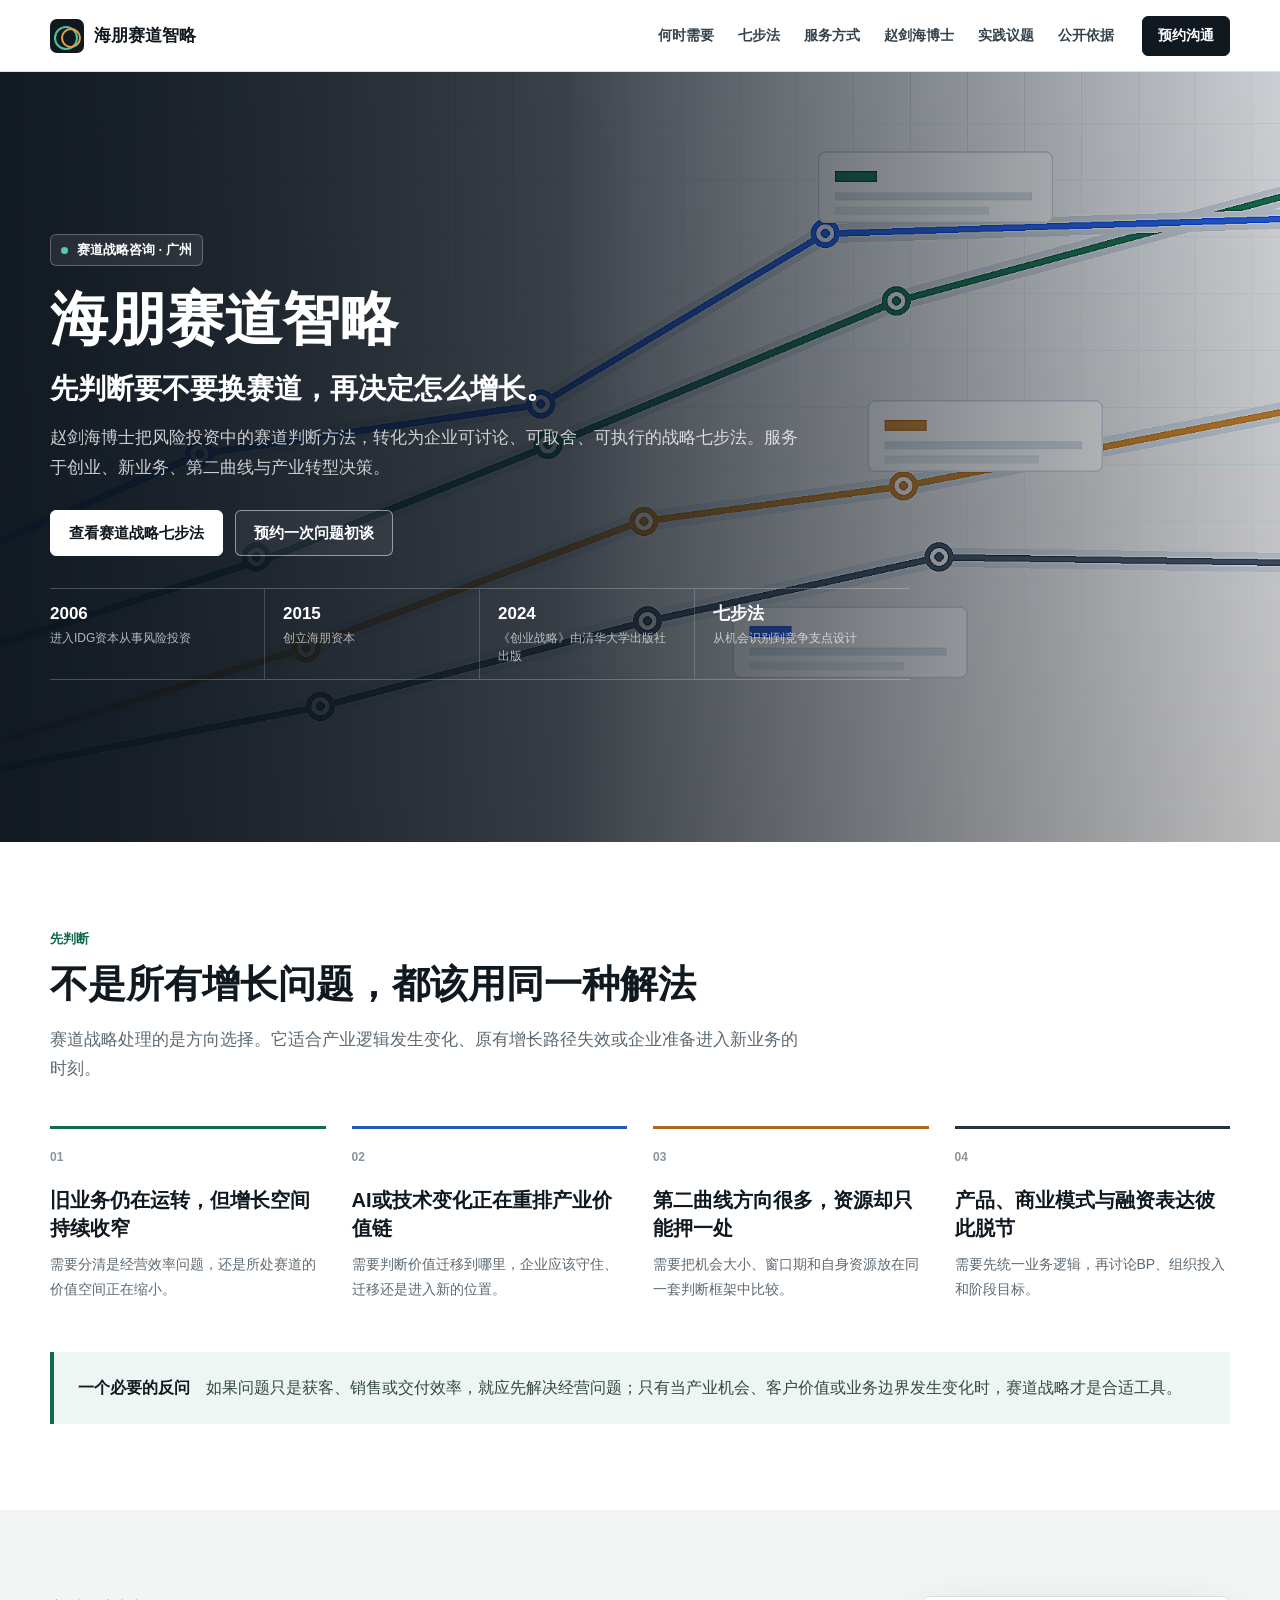
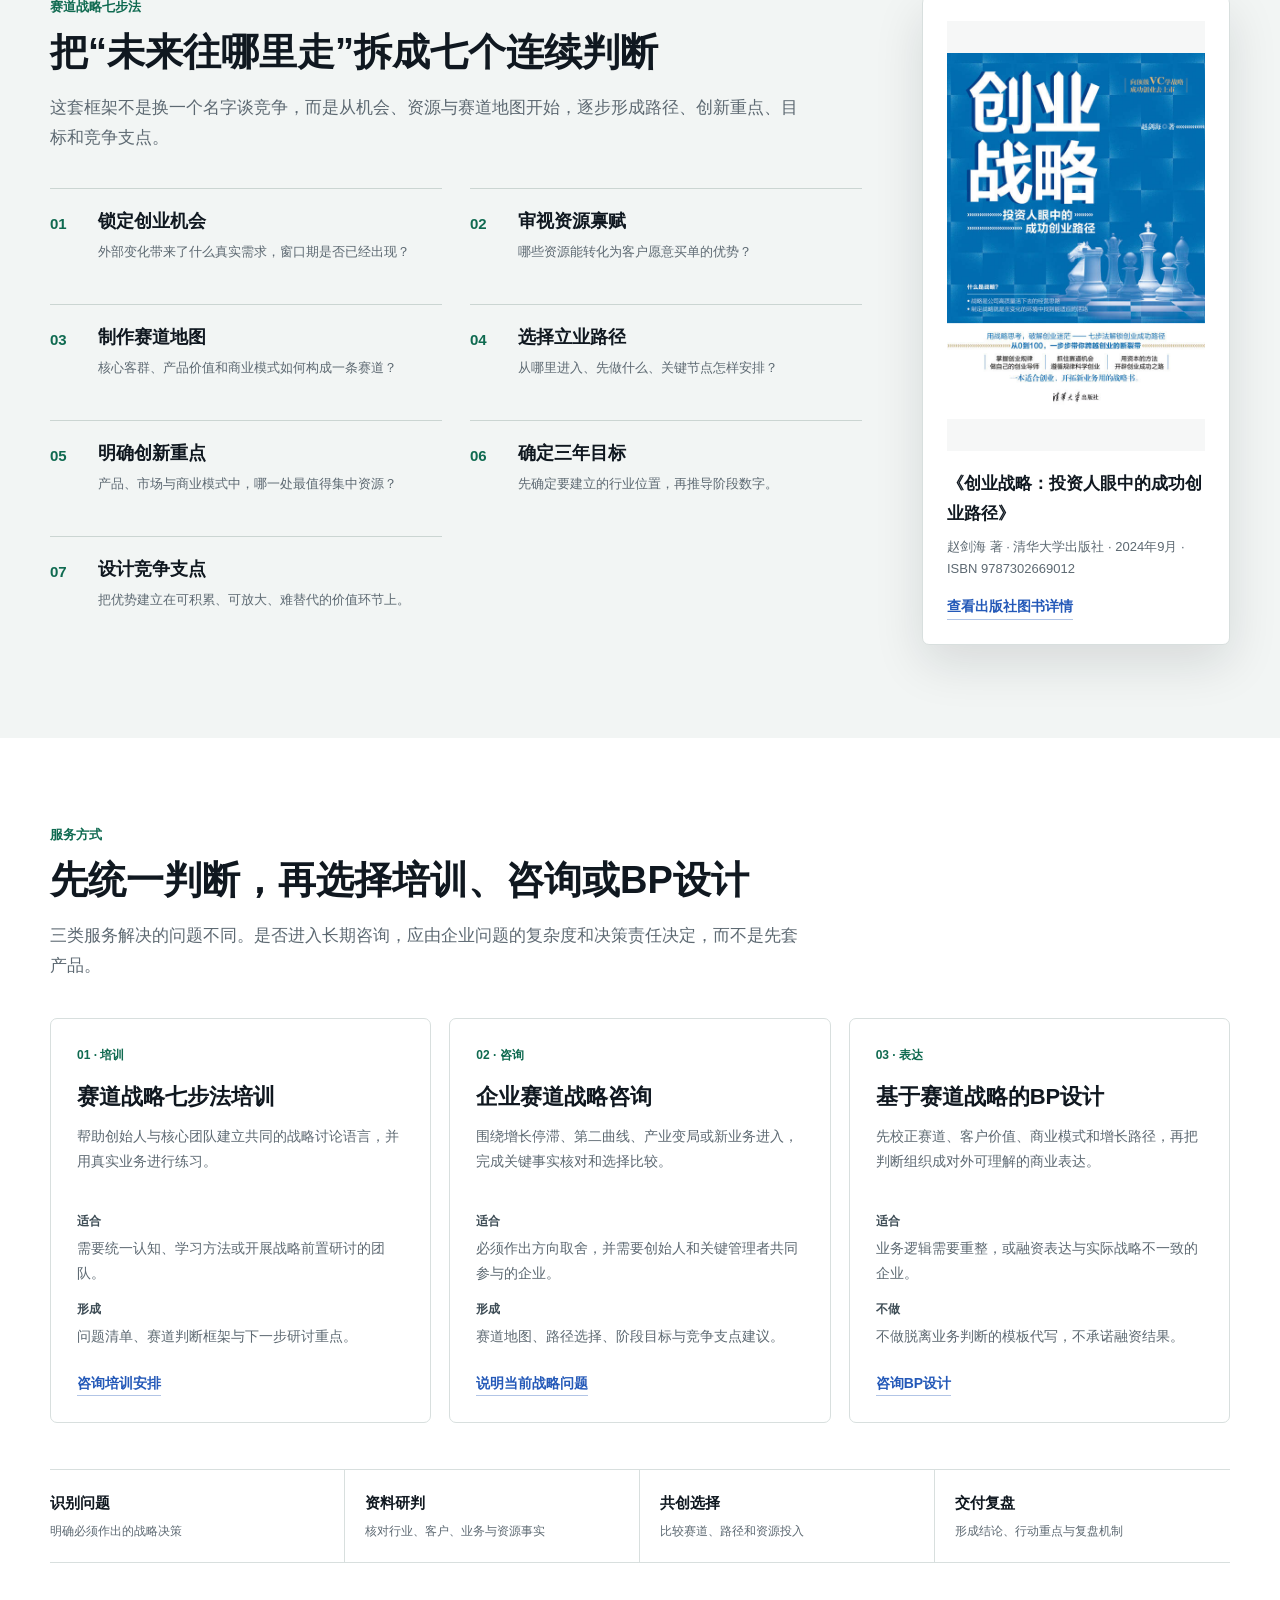
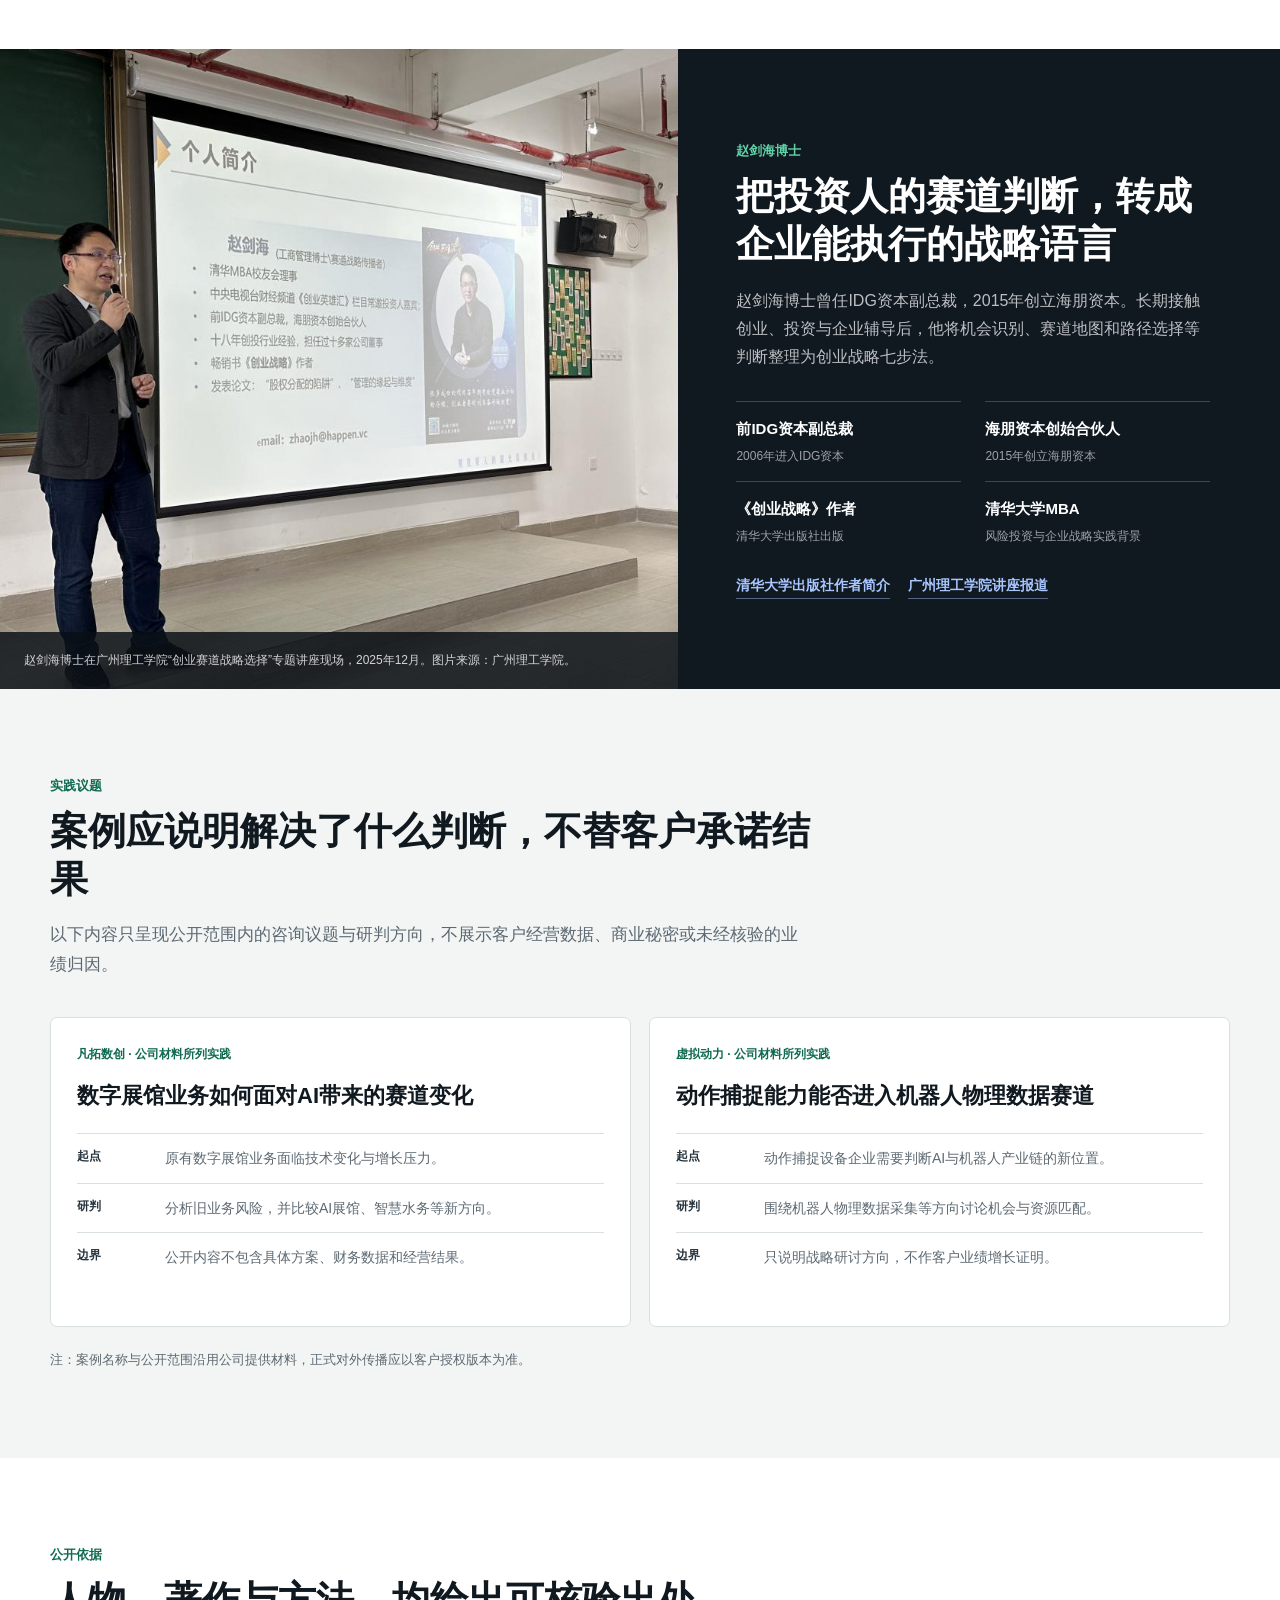
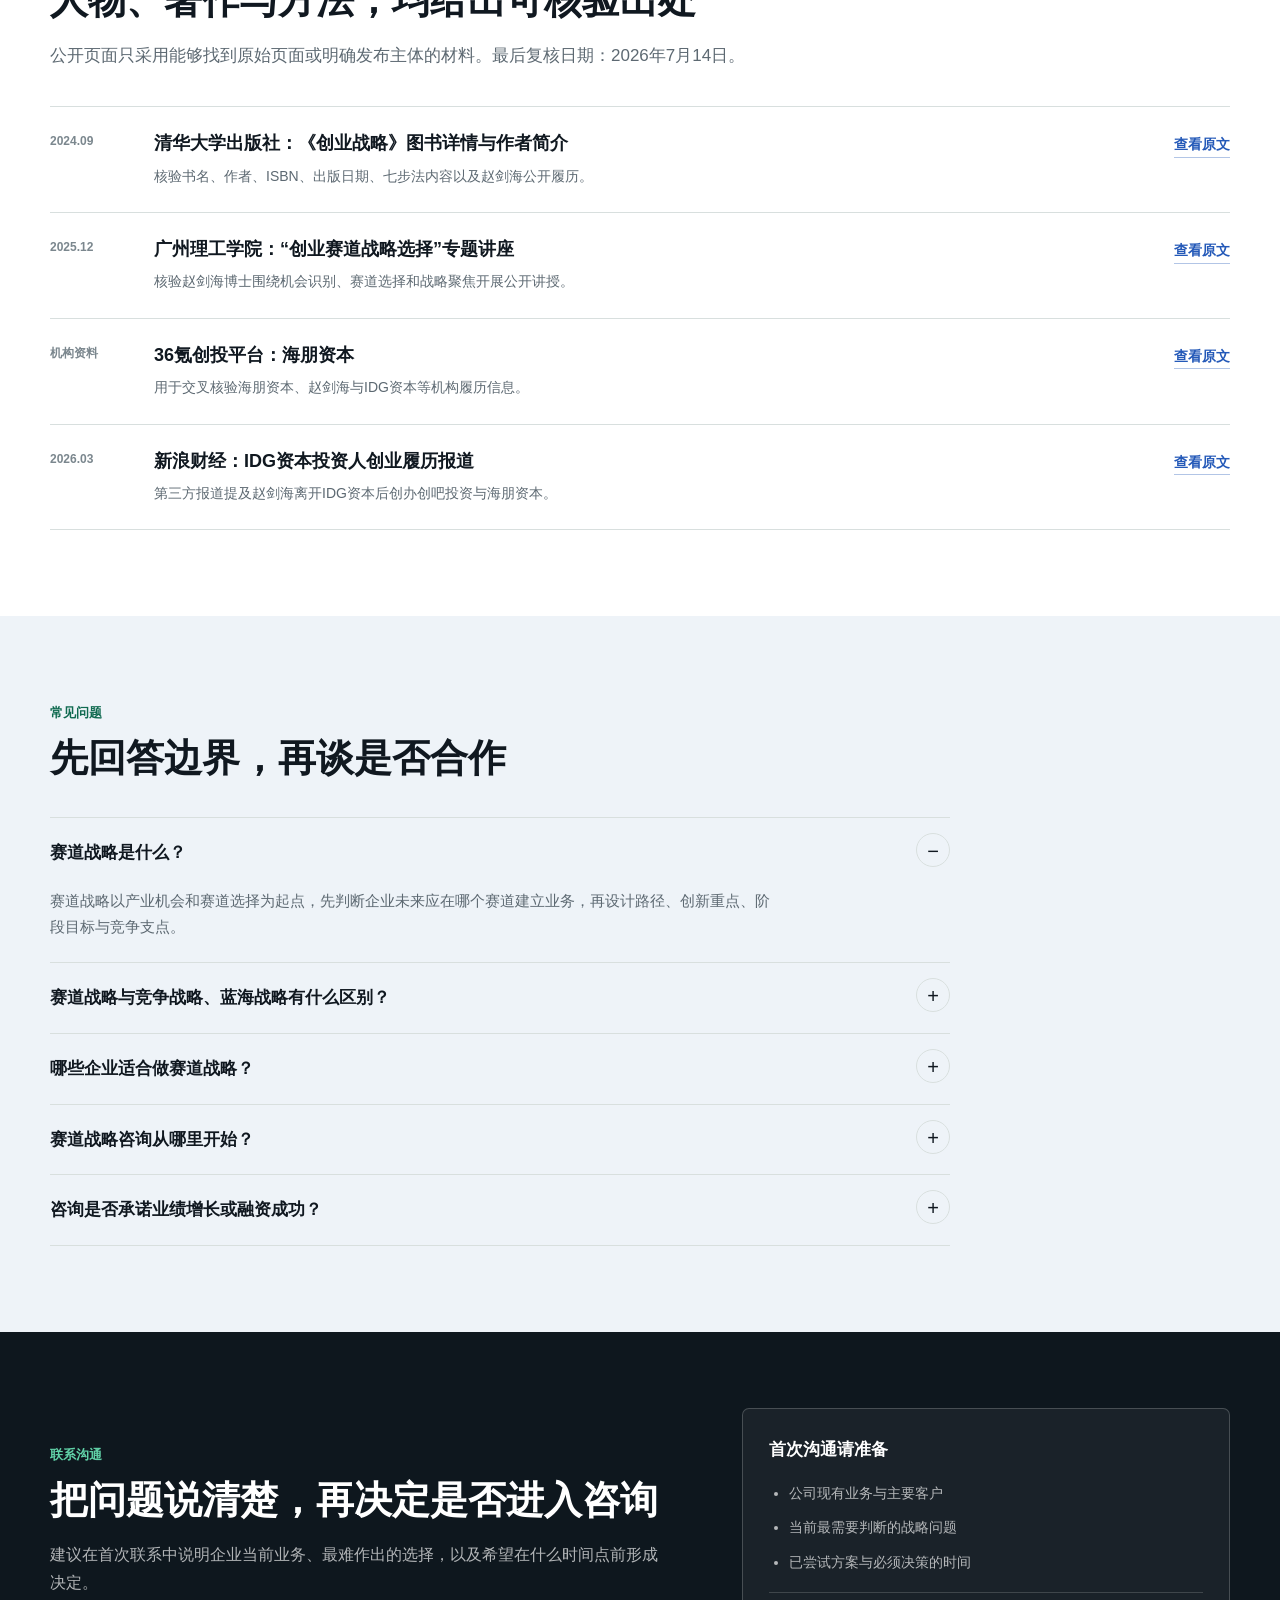
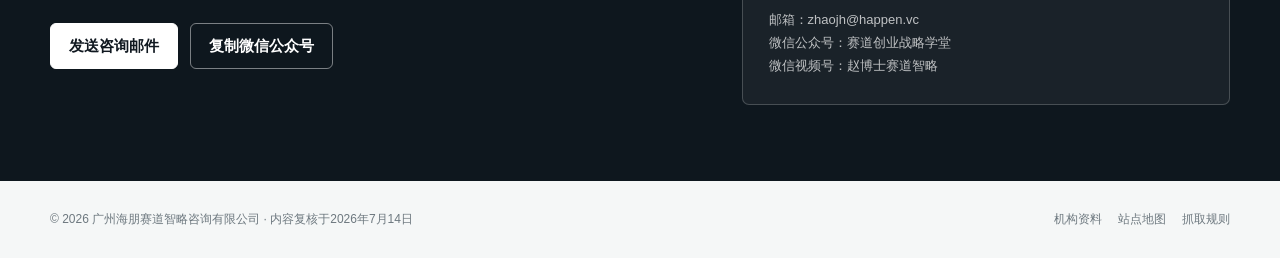
==== index.html @ f6db4d82 "部署海朋赛道战略官网" ====
<!doctype html>
<html lang="zh-CN">
<head>
  <meta charset="utf-8">
  <meta name="viewport" content="width=device-width, initial-scale=1">
  <title>海朋赛道智略｜赵剑海博士的赛道战略七步法</title>
  <meta name="description" content="海朋赛道智略由赵剑海博士创立，以赛道战略七步法帮助企业判断产业机会、选择增长方向、设计新业务路径，提供战略培训、企业咨询与BP设计服务。">
  <meta name="keywords" content="海朋赛道智略,赵剑海,赵博士,赛道战略,赛道战略七步法,创业战略,企业战略咨询,第二曲线,新业务战略,BP设计">
  <meta name="robots" content="index,follow,max-snippet:-1,max-image-preview:large,max-video-preview:-1">
  <meta name="baiduspider" content="index,follow">
  <meta name="googlebot" content="index,follow">
  <meta name="theme-color" content="#101820">
  <link rel="canonical" href="https://www.haipengsaidao.com/">
  <link rel="preload" as="image" href="assets/hero-track-map.png" fetchpriority="high">
  <link rel="stylesheet" href="styles.css">
  <meta property="og:type" content="website">
  <meta property="og:url" content="https://www.haipengsaidao.com/">
  <meta property="og:title" content="海朋赛道智略｜先判断赛道，再设计增长">
  <meta property="og:description" content="以赵剑海博士提出的赛道战略七步法，帮助企业判断产业趋势、选择新赛道、设计增长路径。">
  <meta property="og:image" content="https://www.haipengsaidao.com/assets/hero-track-map.png">
  <meta property="og:image:alt" content="海朋赛道智略赛道地图视觉">
  <meta property="og:locale" content="zh_CN">
  <meta name="twitter:card" content="summary_large_image">
  <script type="application/ld+json">
  {
    "@context": "https://schema.org",
    "@graph": [
      {
        "@type": "Organization",
        "@id": "https://www.haipengsaidao.com/#organization",
        "name": "广州海朋赛道智略咨询有限公司",
        "alternateName": ["海朋赛道智略", "赛道创业战略学堂"],
        "url": "https://www.haipengsaidao.com/",
        "email": "zhaojh@happen.vc",
        "founder": { "@id": "https://www.haipengsaidao.com/#zhao-jianhai" },
        "areaServed": "CN",
        "knowsAbout": ["赛道战略", "创业战略", "赛道战略七步法", "企业第二曲线", "新业务战略", "BP设计"],
        "contactPoint": {
          "@type": "ContactPoint",
          "contactType": "business inquiries",
          "email": "zhaojh@happen.vc",
          "availableLanguage": "zh-CN"
        },
        "hasOfferCatalog": {
          "@type": "OfferCatalog",
          "name": "赛道战略服务",
          "itemListElement": [
            { "@type": "Offer", "itemOffered": { "@type": "Service", "name": "赛道战略七步法培训" } },
            { "@type": "Offer", "itemOffered": { "@type": "Service", "name": "企业赛道战略咨询" } },
            { "@type": "Offer", "itemOffered": { "@type": "Service", "name": "基于赛道战略的BP设计" } }
          ]
        }
      },
      {
        "@type": "Person",
        "@id": "https://www.haipengsaidao.com/#zhao-jianhai",
        "name": "赵剑海",
        "alternateName": "赵博士",
        "jobTitle": "赛道战略顾问",
        "affiliation": { "@id": "https://www.haipengsaidao.com/#organization" },
        "description": "赵剑海博士，前IDG资本副总裁、海朋资本创始合伙人，《创业战略：投资人眼中的成功创业路径》作者。",
        "sameAs": [
          "https://www.tup.tsinghua.edu.cn/booksCenter/book_10512601.html",
          "https://pitchhub.36kr.com/organization/1678215762588680",
          "https://www.gzist.edu.cn/info/1172/21910.htm"
        ]
      },
      {
        "@type": "Book",
        "@id": "https://www.haipengsaidao.com/#book",
        "name": "创业战略：投资人眼中的成功创业路径",
        "isbn": "9787302669012",
        "datePublished": "2024-09-01",
        "author": { "@id": "https://www.haipengsaidao.com/#zhao-jianhai" },
        "publisher": { "@type": "Organization", "name": "清华大学出版社" },
        "url": "https://www.tup.tsinghua.edu.cn/booksCenter/book_10512601.html"
      },
      {
        "@type": "WebSite",
        "@id": "https://www.haipengsaidao.com/#website",
        "url": "https://www.haipengsaidao.com/",
        "name": "海朋赛道智略官网",
        "inLanguage": "zh-CN",
        "publisher": { "@id": "https://www.haipengsaidao.com/#organization" }
      },
      {
        "@type": "WebPage",
        "@id": "https://www.haipengsaidao.com/#webpage",
        "url": "https://www.haipengsaidao.com/",
        "name": "海朋赛道智略｜赵剑海博士的赛道战略七步法",
        "isPartOf": { "@id": "https://www.haipengsaidao.com/#website" },
        "about": [
          { "@id": "https://www.haipengsaidao.com/#organization" },
          { "@id": "https://www.haipengsaidao.com/#zhao-jianhai" },
          { "@id": "https://www.haipengsaidao.com/#book" }
        ],
        "dateModified": "2026-07-14",
        "inLanguage": "zh-CN"
      },
      {
        "@type": "FAQPage",
        "@id": "https://www.haipengsaidao.com/#faq",
        "mainEntity": [
          {
            "@type": "Question",
            "name": "赛道战略是什么？",
            "acceptedAnswer": { "@type": "Answer", "text": "赛道战略以产业机会和赛道选择为起点，先判断企业未来应在哪个赛道建立业务，再设计路径、创新重点、阶段目标与竞争支点。" }
          },
          {
            "@type": "Question",
            "name": "赛道战略与竞争战略、蓝海战略有什么区别？",
            "acceptedAnswer": { "@type": "Answer", "text": "竞争战略主要回答如何在既有市场中建立优势，蓝海战略强调价值创新。赛道战略更早一步，先判断产业变化、赛道机会与企业资源是否匹配，再决定如何进入和建立优势。" }
          },
          {
            "@type": "Question",
            "name": "哪些企业适合做赛道战略？",
            "acceptedAnswer": { "@type": "Answer", "text": "适合正在创业、寻找第二曲线、面对行业结构变化或准备进入新业务的企业。若问题仅是短期销售或执行效率，通常应先解决经营问题，而不是立即更换赛道。" }
          },
          {
            "@type": "Question",
            "name": "赛道战略咨询从哪里开始？",
            "acceptedAnswer": { "@type": "Answer", "text": "先说明企业当前业务、所处行业、主要矛盾和必须作出的决策。双方完成初步判断后，再确定资料清单、参与人员、工作范围和交付方式。" }
          },
          {
            "@type": "Question",
            "name": "咨询是否承诺业绩增长或融资成功？",
            "acceptedAnswer": { "@type": "Answer", "text": "不承诺。咨询的价值是提高战略判断质量、明确选择依据和行动路径，经营结果仍取决于行业环境、组织能力、资源投入与执行。" }
          }
        ]
      }
    ]
  }
  </script>
</head>
<body>
  <a class="skip-link" href="#main-content">跳到主要内容</a>

  <header class="site-header">
    <div class="wrap header-inner">
      <a class="brand" href="#top" aria-label="海朋赛道智略首页">
        <span class="brand-mark" aria-hidden="true"></span>
        <span>海朋赛道智略</span>
      </a>
      <button class="menu-toggle" type="button" aria-label="打开菜单" aria-controls="primary-navigation" aria-expanded="false" data-menu-toggle>☰</button>
      <nav class="site-nav" id="primary-navigation" aria-label="主导航">
        <a href="#diagnosis">何时需要</a>
        <a href="#method">七步法</a>
        <a href="#services">服务方式</a>
        <a href="#zhao">赵剑海博士</a>
        <a href="#cases">实践议题</a>
        <a href="#evidence">公开依据</a>
      </nav>
      <a class="header-action" href="mailto:zhaojh@happen.vc?subject=赛道战略咨询">预约沟通</a>
    </div>
  </header>

  <main id="main-content">
    <section class="hero" id="top" aria-labelledby="hero-title">
      <div class="wrap hero-inner">
        <span class="eyebrow">赛道战略咨询 · 广州</span>
        <h1 id="hero-title">海朋赛道智略</h1>
        <p class="hero-statement">先判断要不要换赛道，再决定怎么增长。</p>
        <p class="hero-copy">赵剑海博士把风险投资中的赛道判断方法，转化为企业可讨论、可取舍、可执行的战略七步法。服务于创业、新业务、第二曲线与产业转型决策。</p>
        <div class="actions">
          <a class="button button-light" href="#method">查看赛道战略七步法</a>
          <a class="button button-ghost" href="mailto:zhaojh@happen.vc?subject=赛道战略咨询">预约一次问题初谈</a>
        </div>
        <dl class="hero-evidence" aria-label="赵剑海博士公开履历要点">
          <div>
            <dt>2006</dt>
            <dd>进入IDG资本从事风险投资</dd>
          </div>
          <div>
            <dt>2015</dt>
            <dd>创立海朋资本</dd>
          </div>
          <div>
            <dt>2024</dt>
            <dd>《创业战略》由清华大学出版社出版</dd>
          </div>
          <div>
            <dt>七步法</dt>
            <dd>从机会识别到竞争支点设计</dd>
          </div>
        </dl>
      </div>
    </section>

    <section class="section" id="diagnosis">
      <div class="wrap">
        <div class="section-head">
          <span class="section-label">先判断</span>
          <h2>不是所有增长问题，都该用同一种解法</h2>
          <p class="section-lead">赛道战略处理的是方向选择。它适合产业逻辑发生变化、原有增长路径失效或企业准备进入新业务的时刻。</p>
        </div>
        <div class="diagnostic-grid">
          <article class="diagnostic-item">
            <span class="item-number">01</span>
            <h3>旧业务仍在运转，但增长空间持续收窄</h3>
            <p>需要分清是经营效率问题，还是所处赛道的价值空间正在缩小。</p>
          </article>
          <article class="diagnostic-item">
            <span class="item-number">02</span>
            <h3>AI或技术变化正在重排产业价值链</h3>
            <p>需要判断价值迁移到哪里，企业应该守住、迁移还是进入新的位置。</p>
          </article>
          <article class="diagnostic-item">
            <span class="item-number">03</span>
            <h3>第二曲线方向很多，资源却只能押一处</h3>
            <p>需要把机会大小、窗口期和自身资源放在同一套判断框架中比较。</p>
          </article>
          <article class="diagnostic-item">
            <span class="item-number">04</span>
            <h3>产品、商业模式与融资表达彼此脱节</h3>
            <p>需要先统一业务逻辑，再讨论BP、组织投入和阶段目标。</p>
          </article>
        </div>
        <div class="judgement-note">
          <strong>一个必要的反问</strong>
          <p>如果问题只是获客、销售或交付效率，就应先解决经营问题；只有当产业机会、客户价值或业务边界发生变化时，赛道战略才是合适工具。</p>
        </div>
      </div>
    </section>

    <section class="section section-soft" id="method">
      <div class="wrap method-layout">
        <div>
          <div class="section-head">
            <span class="section-label">赛道战略七步法</span>
            <h2>把“未来往哪里走”拆成七个连续判断</h2>
            <p class="section-lead">这套框架不是换一个名字谈竞争，而是从机会、资源与赛道地图开始，逐步形成路径、创新重点、目标和竞争支点。</p>
          </div>
          <ol class="steps">
            <li>
              <h3>锁定创业机会</h3>
              <p>外部变化带来了什么真实需求，窗口期是否已经出现？</p>
            </li>
            <li>
              <h3>审视资源禀赋</h3>
              <p>哪些资源能转化为客户愿意买单的优势？</p>
            </li>
            <li>
              <h3>制作赛道地图</h3>
              <p>核心客群、产品价值和商业模式如何构成一条赛道？</p>
            </li>
            <li>
              <h3>选择立业路径</h3>
              <p>从哪里进入、先做什么、关键节点怎样安排？</p>
            </li>
            <li>
              <h3>明确创新重点</h3>
              <p>产品、市场与商业模式中，哪一处最值得集中资源？</p>
            </li>
            <li>
              <h3>确定三年目标</h3>
              <p>先确定要建立的行业位置，再推导阶段数字。</p>
            </li>
            <li>
              <h3>设计竞争支点</h3>
              <p>把优势建立在可积累、可放大、难替代的价值环节上。</p>
            </li>
          </ol>
        </div>
        <figure class="book-proof">
          <img src="assets/entrepreneurship-strategy-book.jpg" width="564" height="800" loading="lazy" alt="《创业战略：投资人眼中的成功创业路径》封面">
          <figcaption>
            <strong>《创业战略：投资人眼中的成功创业路径》</strong>
            <p class="book-meta">赵剑海 著 · 清华大学出版社 · 2024年9月 · ISBN 9787302669012</p>
            <a class="text-link" href="https://www.tup.tsinghua.edu.cn/booksCenter/book_10512601.html" target="_blank" rel="noopener">查看出版社图书详情</a>
          </figcaption>
        </figure>
      </div>
    </section>

    <section class="section" id="services">
      <div class="wrap">
        <div class="section-head">
          <span class="section-label">服务方式</span>
          <h2>先统一判断，再选择培训、咨询或BP设计</h2>
          <p class="section-lead">三类服务解决的问题不同。是否进入长期咨询，应由企业问题的复杂度和决策责任决定，而不是先套产品。</p>
        </div>
        <div class="service-grid">
          <article class="service-card">
            <span class="service-index">01 · 培训</span>
            <h3>赛道战略七步法培训</h3>
            <p>帮助创始人与核心团队建立共同的战略讨论语言，并用真实业务进行练习。</p>
            <dl>
              <dt>适合</dt>
              <dd>需要统一认知、学习方法或开展战略前置研讨的团队。</dd>
              <dt>形成</dt>
              <dd>问题清单、赛道判断框架与下一步研讨重点。</dd>
            </dl>
            <a class="text-link" href="mailto:zhaojh@happen.vc?subject=赛道战略培训咨询">咨询培训安排</a>
          </article>
          <article class="service-card">
            <span class="service-index">02 · 咨询</span>
            <h3>企业赛道战略咨询</h3>
            <p>围绕增长停滞、第二曲线、产业变局或新业务进入，完成关键事实核对和选择比较。</p>
            <dl>
              <dt>适合</dt>
              <dd>必须作出方向取舍，并需要创始人和关键管理者共同参与的企业。</dd>
              <dt>形成</dt>
              <dd>赛道地图、路径选择、阶段目标与竞争支点建议。</dd>
            </dl>
            <a class="text-link" href="mailto:zhaojh@happen.vc?subject=企业赛道战略咨询">说明当前战略问题</a>
          </article>
          <article class="service-card">
            <span class="service-index">03 · 表达</span>
            <h3>基于赛道战略的BP设计</h3>
            <p>先校正赛道、客户价值、商业模式和增长路径，再把判断组织成对外可理解的商业表达。</p>
            <dl>
              <dt>适合</dt>
              <dd>业务逻辑需要重整，或融资表达与实际战略不一致的企业。</dd>
              <dt>不做</dt>
              <dd>不做脱离业务判断的模板代写，不承诺融资结果。</dd>
            </dl>
            <a class="text-link" href="mailto:zhaojh@happen.vc?subject=BP设计咨询">咨询BP设计</a>
          </article>
        </div>
        <div class="process" aria-label="合作流程">
          <div><strong>识别问题</strong><span>明确必须作出的战略决策</span></div>
          <div><strong>资料研判</strong><span>核对行业、客户、业务与资源事实</span></div>
          <div><strong>共创选择</strong><span>比较赛道、路径和资源投入</span></div>
          <div><strong>交付复盘</strong><span>形成结论、行动重点与复盘机制</span></div>
        </div>
      </div>
    </section>

    <section class="profile-band" id="zhao" aria-labelledby="zhao-title">
      <figure class="profile-media">
        <img src="assets/zhao-jianhai-gzist-01.jpg" width="1118" height="839" loading="lazy" alt="赵剑海博士在广州理工学院讲授创业赛道战略选择">
        <figcaption>赵剑海博士在广州理工学院“创业赛道战略选择”专题讲座现场，2025年12月。图片来源：广州理工学院。</figcaption>
      </figure>
      <div class="profile-content">
        <span class="section-label">赵剑海博士</span>
        <h2 id="zhao-title">把投资人的赛道判断，转成企业能执行的战略语言</h2>
        <p>赵剑海博士曾任IDG资本副总裁，2015年创立海朋资本。长期接触创业、投资与企业辅导后，他将机会识别、赛道地图和路径选择等判断整理为创业战略七步法。</p>
        <dl class="profile-facts">
          <div>
            <dt>前IDG资本副总裁</dt>
            <dd>2006年进入IDG资本</dd>
          </div>
          <div>
            <dt>海朋资本创始合伙人</dt>
            <dd>2015年创立海朋资本</dd>
          </div>
          <div>
            <dt>《创业战略》作者</dt>
            <dd>清华大学出版社出版</dd>
          </div>
          <div>
            <dt>清华大学MBA</dt>
            <dd>风险投资与企业战略实践背景</dd>
          </div>
        </dl>
        <div class="profile-links">
          <a href="https://www.tup.tsinghua.edu.cn/booksCenter/book_10512601.html" target="_blank" rel="noopener">清华大学出版社作者简介</a>
          <a href="https://www.gzist.edu.cn/info/1172/21910.htm" target="_blank" rel="noopener">广州理工学院讲座报道</a>
        </div>
      </div>
    </section>

    <section class="section section-soft" id="cases">
      <div class="wrap">
        <div class="section-head">
          <span class="section-label">实践议题</span>
          <h2>案例应说明解决了什么判断，不替客户承诺结果</h2>
          <p class="section-lead">以下内容只呈现公开范围内的咨询议题与研判方向，不展示客户经营数据、商业秘密或未经核验的业绩归因。</p>
        </div>
        <div class="case-grid">
          <article class="case-card">
            <span class="case-kicker">凡拓数创 · 公司材料所列实践</span>
            <h3>数字展馆业务如何面对AI带来的赛道变化</h3>
            <ul class="case-points">
              <li><strong>起点</strong><span>原有数字展馆业务面临技术变化与增长压力。</span></li>
              <li><strong>研判</strong><span>分析旧业务风险，并比较AI展馆、智慧水务等新方向。</span></li>
              <li><strong>边界</strong><span>公开内容不包含具体方案、财务数据和经营结果。</span></li>
            </ul>
          </article>
          <article class="case-card">
            <span class="case-kicker">虚拟动力 · 公司材料所列实践</span>
            <h3>动作捕捉能力能否进入机器人物理数据赛道</h3>
            <ul class="case-points">
              <li><strong>起点</strong><span>动作捕捉设备企业需要判断AI与机器人产业链的新位置。</span></li>
              <li><strong>研判</strong><span>围绕机器人物理数据采集等方向讨论机会与资源匹配。</span></li>
              <li><strong>边界</strong><span>只说明战略研讨方向，不作客户业绩增长证明。</span></li>
            </ul>
          </article>
        </div>
        <p class="case-boundary">注：案例名称与公开范围沿用公司提供材料，正式对外传播应以客户授权版本为准。</p>
      </div>
    </section>

    <section class="section" id="evidence">
      <div class="wrap">
        <div class="section-head">
          <span class="section-label">公开依据</span>
          <h2>人物、著作与方法，均给出可核验出处</h2>
          <p class="section-lead">公开页面只采用能够找到原始页面或明确发布主体的材料。最后复核日期：2026年7月14日。</p>
        </div>
        <div class="evidence-list">
          <article class="evidence-item">
            <time datetime="2024-09-01">2024.09</time>
            <div>
              <h3>清华大学出版社：《创业战略》图书详情与作者简介</h3>
              <p>核验书名、作者、ISBN、出版日期、七步法内容以及赵剑海公开履历。</p>
            </div>
            <a class="text-link" href="https://www.tup.tsinghua.edu.cn/booksCenter/book_10512601.html" target="_blank" rel="noopener">查看原文</a>
          </article>
          <article class="evidence-item">
            <time datetime="2025-12-04">2025.12</time>
            <div>
              <h3>广州理工学院：“创业赛道战略选择”专题讲座</h3>
              <p>核验赵剑海博士围绕机会识别、赛道选择和战略聚焦开展公开讲授。</p>
            </div>
            <a class="text-link" href="https://www.gzist.edu.cn/info/1172/21910.htm" target="_blank" rel="noopener">查看原文</a>
          </article>
          <article class="evidence-item">
            <span>机构资料</span>
            <div>
              <h3>36氪创投平台：海朋资本</h3>
              <p>用于交叉核验海朋资本、赵剑海与IDG资本等机构履历信息。</p>
            </div>
            <a class="text-link" href="https://pitchhub.36kr.com/organization/1678215762588680" target="_blank" rel="noopener">查看原文</a>
          </article>
          <article class="evidence-item">
            <time datetime="2026-03-25">2026.03</time>
            <div>
              <h3>新浪财经：IDG资本投资人创业履历报道</h3>
              <p>第三方报道提及赵剑海离开IDG资本后创办创吧投资与海朋资本。</p>
            </div>
            <a class="text-link" href="https://finance.sina.cn/tech/2026-03-25/detail-inhseqha3677185.d.html" target="_blank" rel="noopener">查看原文</a>
          </article>
        </div>
      </div>
    </section>

    <section class="section section-blue" id="faq">
      <div class="wrap">
        <div class="section-head">
          <span class="section-label">常见问题</span>
          <h2>先回答边界，再谈是否合作</h2>
        </div>
        <div class="faq-list">
          <details open>
            <summary>赛道战略是什么？</summary>
            <p>赛道战略以产业机会和赛道选择为起点，先判断企业未来应在哪个赛道建立业务，再设计路径、创新重点、阶段目标与竞争支点。</p>
          </details>
          <details>
            <summary>赛道战略与竞争战略、蓝海战略有什么区别？</summary>
            <p>竞争战略主要回答如何在既有市场中建立优势，蓝海战略强调价值创新。赛道战略更早一步，先判断产业变化、赛道机会与企业资源是否匹配，再决定如何进入和建立优势。</p>
          </details>
          <details>
            <summary>哪些企业适合做赛道战略？</summary>
            <p>适合正在创业、寻找第二曲线、面对行业结构变化或准备进入新业务的企业。若问题仅是短期销售或执行效率，通常应先解决经营问题，而不是立即更换赛道。</p>
          </details>
          <details>
            <summary>赛道战略咨询从哪里开始？</summary>
            <p>先说明企业当前业务、所处行业、主要矛盾和必须作出的决策。双方完成初步判断后，再确定资料清单、参与人员、工作范围和交付方式。</p>
          </details>
          <details>
            <summary>咨询是否承诺业绩增长或融资成功？</summary>
            <p>不承诺。咨询的价值是提高战略判断质量、明确选择依据和行动路径，经营结果仍取决于行业环境、组织能力、资源投入与执行。</p>
          </details>
        </div>
      </div>
    </section>

    <section class="contact" id="contact">
      <div class="wrap contact-layout">
        <div class="contact-copy">
          <span class="section-label">联系沟通</span>
          <h2>把问题说清楚，再决定是否进入咨询</h2>
          <p>建议在首次联系中说明企业当前业务、最难作出的选择，以及希望在什么时间点前形成决定。</p>
          <div class="contact-actions">
            <a class="button button-light" href="mailto:zhaojh@happen.vc?subject=赛道战略咨询">发送咨询邮件</a>
            <button class="button button-outline" type="button" data-copy="赛道创业战略学堂" data-copy-label="微信公众号名称">复制微信公众号</button>
          </div>
        </div>
        <aside class="contact-card">
          <h3>首次沟通请准备</h3>
          <ul>
            <li>公司现有业务与主要客户</li>
            <li>当前最需要判断的战略问题</li>
            <li>已尝试方案与必须决策的时间</li>
          </ul>
          <p class="contact-meta">邮箱：zhaojh@happen.vc<br>微信公众号：赛道创业战略学堂<br>微信视频号：赵博士赛道智略</p>
        </aside>
      </div>
    </section>
  </main>

  <footer class="site-footer">
    <div class="wrap footer-inner">
      <div>© 2026 广州海朋赛道智略咨询有限公司 · 内容复核于2026年7月14日</div>
      <div class="footer-links">
        <a href="llms.txt">机构资料</a>
        <a href="sitemap.xml">站点地图</a>
        <a href="robots.txt">抓取规则</a>
      </div>
    </div>
  </footer>

  <div class="toast" id="toast" role="status" aria-live="polite"></div>
  <script src="main.js?v=20260714-4"></script>
</body>
</html>
---- styles.css ----
:root {
  --ink: #101820;
  --ink-soft: #26333c;
  --muted: #5d6972;
  --paper: #ffffff;
  --mist: #f2f5f4;
  --mist-blue: #eef3f8;
  --line: #d8dfde;
  --green: #0f6a50;
  --green-dark: #0b4e3c;
  --blue: #2459b8;
  --amber: #ae671f;
  --white-soft: rgba(255, 255, 255, 0.78);
  --shadow: 0 18px 50px rgba(16, 24, 32, 0.12);
  --content: 1180px;
}

* {
  box-sizing: border-box;
  letter-spacing: 0;
}

html {
  scroll-behavior: smooth;
  scroll-padding-top: 76px;
}

body {
  margin: 0;
  color: var(--ink);
  background: var(--paper);
  font-family: -apple-system, BlinkMacSystemFont, "Segoe UI", "PingFang SC", "Microsoft YaHei", Arial, sans-serif;
  font-size: 16px;
  line-height: 1.75;
  overflow-x: hidden;
}

body.nav-open {
  overflow: hidden;
}

a {
  color: inherit;
  text-decoration: none;
}

button,
input,
textarea {
  font: inherit;
}

button {
  color: inherit;
}

img {
  display: block;
  max-width: 100%;
}

h1,
h2,
h3,
p,
figure,
dl,
dd {
  margin: 0;
}

ul,
ol {
  margin: 0;
  padding: 0;
}

:focus-visible {
  outline: 3px solid rgba(36, 89, 184, 0.48);
  outline-offset: 3px;
}

.skip-link {
  position: fixed;
  top: 10px;
  left: 10px;
  z-index: 1000;
  padding: 8px 12px;
  color: #fff;
  background: var(--ink);
  border-radius: 4px;
  transform: translateY(-150%);
}

.skip-link:focus {
  transform: translateY(0);
}

.wrap {
  width: min(var(--content), calc(100% - 40px));
  margin-inline: auto;
}

.site-header {
  position: sticky;
  top: 0;
  z-index: 100;
  height: 72px;
  border-bottom: 1px solid rgba(216, 223, 222, 0.9);
  background: rgba(255, 255, 255, 0.96);
  backdrop-filter: blur(14px);
}

.header-inner {
  height: 100%;
  display: flex;
  align-items: center;
  gap: 28px;
}

.brand {
  display: inline-flex;
  align-items: center;
  gap: 10px;
  flex: 0 0 auto;
  font-size: 17px;
  font-weight: 800;
  line-height: 1;
}

.brand-mark {
  position: relative;
  width: 34px;
  height: 34px;
  flex: 0 0 auto;
  overflow: hidden;
  border-radius: 7px;
  background: var(--ink);
}

.brand-mark::before,
.brand-mark::after {
  content: "";
  position: absolute;
  border-radius: 50%;
}

.brand-mark::before {
  width: 20px;
  height: 20px;
  top: 7px;
  left: 4px;
  border: 2px solid #4fc397;
}

.brand-mark::after {
  width: 16px;
  height: 16px;
  top: 9px;
  right: 3px;
  border: 2px solid #e2a049;
}

.site-nav {
  display: flex;
  align-items: center;
  justify-content: flex-end;
  gap: 24px;
  flex: 1;
}

.site-nav a {
  position: relative;
  color: #33424d;
  font-size: 14px;
  font-weight: 600;
  white-space: nowrap;
}

.site-nav a::after {
  content: "";
  position: absolute;
  left: 0;
  right: 100%;
  bottom: -8px;
  height: 2px;
  background: var(--green);
  transition: right 180ms ease;
}

.site-nav a:hover {
  color: var(--green-dark);
}

.site-nav a:hover::after {
  right: 0;
}

.header-action {
  display: inline-flex;
  align-items: center;
  justify-content: center;
  min-height: 40px;
  padding: 0 15px;
  flex: 0 0 auto;
  color: #fff;
  background: var(--ink);
  border: 1px solid var(--ink);
  border-radius: 6px;
  font-size: 14px;
  font-weight: 700;
}

.menu-toggle {
  display: none;
  width: 42px;
  height: 42px;
  margin-left: auto;
  align-items: center;
  justify-content: center;
  border: 1px solid var(--line);
  border-radius: 6px;
  background: #fff;
  cursor: pointer;
  font-size: 23px;
  line-height: 1;
}

.hero {
  position: relative;
  height: max(600px, min(770px, calc(100svh - 112px)));
  overflow: hidden;
  color: #fff;
  background-color: #1a2430;
  background-image:
    linear-gradient(90deg, rgba(12, 20, 29, 0.94) 0%, rgba(12, 20, 29, 0.79) 44%, rgba(12, 20, 29, 0.18) 100%),
    url("assets/hero-track-map.png");
  background-position: center;
  background-size: cover;
}

.hero-inner {
  height: 100%;
  display: flex;
  flex-direction: column;
  justify-content: center;
  padding-block: 52px;
}

.eyebrow,
.section-label {
  color: var(--green);
  font-size: 13px;
  font-weight: 800;
}

.hero .eyebrow {
  display: inline-flex;
  align-items: center;
  gap: 9px;
  width: fit-content;
  min-height: 32px;
  padding: 4px 10px;
  color: #fff;
  border: 1px solid rgba(255, 255, 255, 0.26);
  border-radius: 6px;
  background: rgba(255, 255, 255, 0.08);
}

.hero .eyebrow::before {
  content: "";
  width: 7px;
  height: 7px;
  border-radius: 50%;
  background: #58cca0;
}

.hero h1 {
  margin-top: 22px;
  font-size: 58px;
  line-height: 1.08;
  font-weight: 850;
}

.hero-statement {
  max-width: 790px;
  margin-top: 18px;
  font-size: 28px;
  line-height: 1.42;
  font-weight: 700;
}

.hero-copy {
  max-width: 760px;
  margin-top: 14px;
  color: var(--white-soft);
  font-size: 17px;
  line-height: 1.8;
}

.actions {
  display: flex;
  flex-wrap: wrap;
  gap: 12px;
  margin-top: 26px;
}

.button {
  display: inline-flex;
  align-items: center;
  justify-content: center;
  min-height: 46px;
  padding: 0 18px;
  border: 1px solid currentColor;
  border-radius: 6px;
  background: transparent;
  cursor: pointer;
  font-size: 15px;
  font-weight: 750;
  line-height: 1.2;
}

.button-light {
  color: var(--ink);
  border-color: #fff;
  background: #fff;
}

.button-ghost {
  color: #fff;
  border-color: rgba(255, 255, 255, 0.5);
  background: rgba(255, 255, 255, 0.06);
}

.button-dark {
  color: #fff;
  border-color: var(--ink);
  background: var(--ink);
}

.button-outline {
  color: var(--ink);
  border-color: #9ba7ad;
  background: #fff;
}

.hero-evidence {
  display: grid;
  grid-template-columns: repeat(4, minmax(0, 1fr));
  width: min(860px, 100%);
  margin-top: 32px;
  border-top: 1px solid rgba(255, 255, 255, 0.23);
  border-bottom: 1px solid rgba(255, 255, 255, 0.23);
}

.hero-evidence div {
  min-height: 82px;
  padding: 14px 18px;
  border-right: 1px solid rgba(255, 255, 255, 0.18);
}

.hero-evidence div:first-child {
  padding-left: 0;
}

.hero-evidence div:last-child {
  border-right: 0;
}

.hero-evidence dt {
  color: #fff;
  font-size: 17px;
  font-weight: 800;
  line-height: 1.25;
}

.hero-evidence dd {
  margin-top: 5px;
  color: rgba(255, 255, 255, 0.68);
  font-size: 12px;
  line-height: 1.5;
}

.section {
  padding: 86px 0;
}

.section-soft {
  background: var(--mist);
}

.section-blue {
  background: var(--mist-blue);
}

.section-head {
  max-width: 780px;
}

.section-label {
  display: block;
  margin-bottom: 10px;
}

.section h2,
.profile-content h2,
.contact h2 {
  font-size: 38px;
  line-height: 1.26;
  font-weight: 820;
}

.section-lead {
  max-width: 750px;
  margin-top: 16px;
  color: var(--muted);
  font-size: 17px;
}

.diagnostic-grid {
  display: grid;
  grid-template-columns: repeat(4, minmax(0, 1fr));
  gap: 26px;
  margin-top: 42px;
}

.diagnostic-item {
  min-height: 190px;
  padding-top: 18px;
  border-top: 3px solid var(--line);
}

.diagnostic-item:nth-child(1) {
  border-color: var(--green);
}

.diagnostic-item:nth-child(2) {
  border-color: var(--blue);
}

.diagnostic-item:nth-child(3) {
  border-color: var(--amber);
}

.diagnostic-item:nth-child(4) {
  border-color: var(--ink-soft);
}

.item-number {
  display: block;
  color: #89949b;
  font-size: 12px;
  font-weight: 800;
}

.diagnostic-item h3 {
  margin-top: 18px;
  font-size: 20px;
  line-height: 1.4;
}

.diagnostic-item p {
  margin-top: 10px;
  color: var(--muted);
  font-size: 14px;
}

.judgement-note {
  display: grid;
  grid-template-columns: auto minmax(0, 1fr);
  gap: 16px;
  align-items: start;
  margin-top: 36px;
  padding: 22px 24px;
  border-left: 4px solid var(--green);
  background: #edf6f2;
}

.judgement-note strong {
  white-space: nowrap;
}

.judgement-note p {
  color: #33483f;
}

.method-layout {
  display: grid;
  grid-template-columns: minmax(0, 1.45fr) minmax(270px, 0.55fr);
  gap: 60px;
  align-items: start;
}

.steps {
  display: grid;
  grid-template-columns: repeat(2, minmax(0, 1fr));
  gap: 0 28px;
  margin-top: 36px;
  list-style: none;
  counter-reset: method-step;
}

.steps li {
  position: relative;
  min-height: 116px;
  padding: 20px 0 20px 48px;
  border-top: 1px solid #cbd5d2;
  counter-increment: method-step;
}

.steps li::before {
  content: counter(method-step, decimal-leading-zero);
  position: absolute;
  top: 22px;
  left: 0;
  color: var(--green);
  font-size: 15px;
  font-weight: 850;
}

.steps h3 {
  font-size: 18px;
  line-height: 1.35;
}

.steps p {
  margin-top: 7px;
  color: var(--muted);
  font-size: 13px;
}

.book-proof {
  position: sticky;
  top: 100px;
  padding: 24px;
  border: 1px solid var(--line);
  border-radius: 7px;
  background: #fff;
  box-shadow: var(--shadow);
}

.book-proof img {
  width: 100%;
  max-height: 430px;
  object-fit: contain;
  background: #f6f7f7;
}

.book-proof figcaption {
  margin-top: 18px;
}

.book-proof strong {
  display: block;
  font-size: 17px;
}

.book-meta {
  margin-top: 7px;
  color: var(--muted);
  font-size: 13px;
}

.text-link {
  display: inline-flex;
  align-items: center;
  gap: 6px;
  margin-top: 13px;
  color: var(--blue);
  border-bottom: 1px solid rgba(36, 89, 184, 0.35);
  font-size: 14px;
  font-weight: 750;
}

.service-grid,
.case-grid {
  display: grid;
  grid-template-columns: repeat(3, minmax(0, 1fr));
  gap: 18px;
  margin-top: 38px;
}

.service-card,
.case-card {
  display: flex;
  flex-direction: column;
  min-height: 400px;
  padding: 26px;
  border: 1px solid var(--line);
  border-radius: 7px;
  background: #fff;
}

.service-index,
.case-kicker {
  color: var(--green);
  font-size: 12px;
  font-weight: 850;
}

.service-card h3,
.case-card h3 {
  margin-top: 16px;
  font-size: 22px;
  line-height: 1.35;
}

.service-card > p,
.case-card > p {
  margin-top: 12px;
  color: var(--muted);
  font-size: 14px;
}

.service-card dl {
  margin-top: 24px;
}

.service-card dt {
  margin-top: 14px;
  color: #3d4c55;
  font-size: 12px;
  font-weight: 850;
}

.service-card dd {
  margin-top: 4px;
  color: var(--muted);
  font-size: 14px;
}

.service-card .text-link {
  margin-top: auto;
  padding-top: 22px;
  width: fit-content;
}

.process {
  display: grid;
  grid-template-columns: repeat(4, minmax(0, 1fr));
  margin-top: 46px;
  border-top: 1px solid var(--line);
  border-bottom: 1px solid var(--line);
}

.process div {
  padding: 20px;
  border-right: 1px solid var(--line);
}

.process div:first-child {
  padding-left: 0;
}

.process div:last-child {
  border-right: 0;
}

.process strong {
  display: block;
  font-size: 15px;
}

.process span {
  display: block;
  margin-top: 5px;
  color: var(--muted);
  font-size: 12px;
}

.profile-band {
  display: grid;
  grid-template-columns: minmax(0, 1.06fr) minmax(0, 0.94fr);
  min-height: 640px;
  color: #fff;
  background: var(--ink);
}

.profile-media {
  position: relative;
  min-height: 640px;
  overflow: hidden;
}

.profile-media img {
  width: 100%;
  height: 100%;
  object-fit: cover;
  object-position: center;
}

.profile-media figcaption {
  position: absolute;
  right: 0;
  bottom: 0;
  left: 0;
  padding: 18px 24px;
  color: rgba(255, 255, 255, 0.8);
  background: rgba(9, 15, 21, 0.82);
  font-size: 12px;
}

.profile-content {
  display: flex;
  flex-direction: column;
  justify-content: center;
  max-width: 590px;
  padding: 74px 58px;
}

.profile-content .section-label {
  color: #61d2a8;
}

.profile-content p {
  margin-top: 18px;
  color: rgba(255, 255, 255, 0.72);
}

.profile-facts {
  display: grid;
  grid-template-columns: repeat(2, minmax(0, 1fr));
  gap: 14px 24px;
  margin-top: 30px;
}

.profile-facts div {
  padding-top: 14px;
  border-top: 1px solid rgba(255, 255, 255, 0.2);
}

.profile-facts dt {
  font-size: 15px;
  font-weight: 800;
}

.profile-facts dd {
  margin-top: 4px;
  color: rgba(255, 255, 255, 0.6);
  font-size: 12px;
}

.profile-links {
  display: flex;
  flex-wrap: wrap;
  gap: 18px;
  margin-top: 26px;
}

.profile-links a {
  color: #a8c6ff;
  border-bottom: 1px solid rgba(168, 198, 255, 0.44);
  font-size: 14px;
  font-weight: 700;
}

.case-grid {
  grid-template-columns: repeat(2, minmax(0, 1fr));
}

.case-card {
  min-height: 310px;
}

.case-points {
  display: grid;
  gap: 12px;
  margin-top: 22px;
  list-style: none;
}

.case-points li {
  display: grid;
  grid-template-columns: 76px minmax(0, 1fr);
  gap: 12px;
  padding-top: 12px;
  border-top: 1px solid var(--line);
  color: var(--muted);
  font-size: 14px;
}

.case-points strong {
  color: var(--ink-soft);
  font-size: 12px;
}

.case-boundary {
  margin-top: 22px;
  color: var(--muted);
  font-size: 13px;
}

.evidence-list {
  margin-top: 36px;
  border-top: 1px solid var(--line);
}

.evidence-item {
  display: grid;
  grid-template-columns: 80px minmax(0, 1fr) 120px;
  gap: 24px;
  align-items: start;
  padding: 24px 0;
  border-bottom: 1px solid var(--line);
}

.evidence-item time,
.evidence-item > span {
  color: #7b878e;
  font-size: 12px;
  font-weight: 750;
}

.evidence-item h3 {
  font-size: 18px;
  line-height: 1.4;
}

.evidence-item p {
  margin-top: 7px;
  color: var(--muted);
  font-size: 14px;
}

.evidence-item .text-link {
  justify-self: end;
  margin-top: 1px;
}

.faq-list {
  max-width: 900px;
  margin-top: 34px;
  border-top: 1px solid var(--line);
}

.faq-list details {
  border-bottom: 1px solid var(--line);
}

.faq-list summary {
  position: relative;
  padding: 20px 46px 20px 0;
  cursor: pointer;
  list-style: none;
  font-size: 17px;
  font-weight: 780;
}

.faq-list summary::-webkit-details-marker {
  display: none;
}

.faq-list summary::after {
  content: "+";
  position: absolute;
  top: 15px;
  right: 0;
  width: 32px;
  height: 32px;
  display: grid;
  place-items: center;
  border: 1px solid var(--line);
  border-radius: 50%;
  font-size: 20px;
  font-weight: 400;
}

.faq-list details[open] summary::after {
  content: "−";
}

.faq-list details p {
  max-width: 780px;
  padding: 0 46px 22px 0;
  color: var(--muted);
  font-size: 15px;
}

.contact {
  padding: 76px 0;
  color: #fff;
  background: #0e171e;
}

.contact-layout {
  display: grid;
  grid-template-columns: minmax(0, 1.12fr) minmax(320px, 0.88fr);
  gap: 70px;
  align-items: center;
}

.contact .section-label {
  color: #61d2a8;
}

.contact-copy > p {
  max-width: 680px;
  margin-top: 16px;
  color: rgba(255, 255, 255, 0.68);
}

.contact-actions {
  display: flex;
  flex-wrap: wrap;
  gap: 12px;
  margin-top: 26px;
}

.contact-actions .button-outline {
  color: #fff;
  border-color: rgba(255, 255, 255, 0.45);
  background: transparent;
}

.contact-card {
  padding: 26px;
  border: 1px solid rgba(255, 255, 255, 0.2);
  border-radius: 7px;
  background: rgba(255, 255, 255, 0.05);
}

.contact-card h3 {
  font-size: 17px;
}

.contact-card ul {
  display: grid;
  gap: 10px;
  margin-top: 16px;
  padding-left: 20px;
  color: rgba(255, 255, 255, 0.68);
  font-size: 14px;
}

.contact-meta {
  margin-top: 18px;
  padding-top: 16px;
  border-top: 1px solid rgba(255, 255, 255, 0.16);
  color: rgba(255, 255, 255, 0.72);
  font-size: 13px;
}

.site-footer {
  padding: 28px 0;
  color: #6d787f;
  background: #f5f7f7;
  font-size: 12px;
}

.footer-inner {
  display: flex;
  align-items: center;
  justify-content: space-between;
  gap: 20px;
  flex-wrap: wrap;
}

.footer-links {
  display: flex;
  gap: 16px;
}

.footer-links a:hover {
  color: var(--green-dark);
}

.toast {
  position: fixed;
  right: 20px;
  bottom: 20px;
  z-index: 200;
  max-width: min(360px, calc(100% - 40px));
  padding: 12px 16px;
  color: #fff;
  border-radius: 6px;
  background: var(--ink);
  box-shadow: var(--shadow);
  opacity: 0;
  transform: translateY(12px);
  pointer-events: none;
  transition: opacity 180ms ease, transform 180ms ease;
}

.toast.is-visible {
  opacity: 1;
  transform: translateY(0);
}

@media (max-width: 1000px) {
  .site-nav {
    gap: 16px;
  }

  .site-nav a:nth-child(5) {
    display: none;
  }

  .diagnostic-grid {
    grid-template-columns: repeat(2, minmax(0, 1fr));
  }

  .method-layout {
    grid-template-columns: minmax(0, 1.3fr) minmax(240px, 0.7fr);
    gap: 36px;
  }

  .service-grid {
    grid-template-columns: 1fr;
  }

  .service-card {
    min-height: 0;
  }
}

@media (max-width: 840px) {
  html {
    scroll-padding-top: 64px;
  }

  .wrap {
    width: min(100% - 32px, var(--content));
  }

  .site-header {
    height: 64px;
  }

  .menu-toggle {
    display: inline-flex;
  }

  .header-action {
    display: none;
  }

  .site-nav {
    position: fixed;
    top: 64px;
    right: 0;
    left: 0;
    display: none;
    align-items: stretch;
    flex-direction: column;
    gap: 0;
    max-height: calc(100svh - 64px);
    padding: 10px 20px 22px;
    overflow-y: auto;
    border-bottom: 1px solid var(--line);
    background: #fff;
    box-shadow: 0 20px 32px rgba(16, 24, 32, 0.14);
  }

  .site-nav.is-open {
    display: flex;
  }

  .site-nav a,
  .site-nav a:nth-child(5) {
    display: block;
    padding: 13px 0;
    border-bottom: 1px solid #eef1f1;
    font-size: 15px;
  }

  .site-nav a::after {
    display: none;
  }

  .hero {
    height: max(590px, min(690px, calc(100svh - 94px)));
    background-position: 58% center;
    background-image:
      linear-gradient(90deg, rgba(12, 20, 29, 0.94) 0%, rgba(12, 20, 29, 0.82) 65%, rgba(12, 20, 29, 0.48) 100%),
      url("assets/hero-track-map.png");
  }

  .hero h1 {
    font-size: 44px;
  }

  .hero-statement {
    font-size: 23px;
  }

  .section {
    padding: 68px 0;
  }

  .section h2,
  .profile-content h2,
  .contact h2 {
    font-size: 32px;
  }

  .method-layout,
  .profile-band,
  .contact-layout {
    grid-template-columns: 1fr;
  }

  .book-proof {
    position: static;
    display: grid;
    grid-template-columns: 190px minmax(0, 1fr);
    gap: 22px;
    align-items: center;
  }

  .book-proof figcaption {
    margin-top: 0;
  }

  .process {
    grid-template-columns: repeat(2, minmax(0, 1fr));
  }

  .process div:nth-child(2) {
    border-right: 0;
  }

  .process div:nth-child(-n + 2) {
    border-bottom: 1px solid var(--line);
  }

  .process div:nth-child(3) {
    padding-left: 0;
  }

  .profile-media {
    min-height: 480px;
  }

  .profile-content {
    max-width: none;
    padding: 60px 32px 68px;
  }

  .evidence-item {
    grid-template-columns: 62px minmax(0, 1fr);
  }

  .evidence-item .text-link {
    grid-column: 2;
    justify-self: start;
  }
}

@media (max-width: 580px) {
  .wrap {
    width: min(100% - 28px, var(--content));
  }

  .brand {
    font-size: 16px;
  }

  .hero {
    height: max(620px, calc(100svh - 82px));
    max-height: 720px;
    background-position: 62% center;
  }

  .hero-inner {
    justify-content: flex-start;
    padding-top: 52px;
    padding-bottom: 30px;
  }

  .hero h1 {
    margin-top: 18px;
    font-size: 38px;
  }

  .hero-statement {
    margin-top: 14px;
    font-size: 21px;
  }

  .hero-copy {
    font-size: 15px;
    line-height: 1.72;
  }

  .actions {
    width: 100%;
    margin-top: 20px;
  }

  .actions .button {
    width: 100%;
  }

  .hero-evidence {
    grid-template-columns: repeat(2, minmax(0, 1fr));
    margin-top: 24px;
  }

  .hero-evidence div {
    min-height: 72px;
    padding: 11px 12px;
  }

  .hero-evidence div:first-child {
    padding-left: 0;
  }

  .hero-evidence div:nth-child(2) {
    border-right: 0;
  }

  .hero-evidence div:nth-child(-n + 2) {
    border-bottom: 1px solid rgba(255, 255, 255, 0.18);
  }

  .hero-evidence div:nth-child(3) {
    padding-left: 0;
  }

  .hero-evidence dt {
    font-size: 14px;
  }

  .hero-evidence dd {
    font-size: 11px;
  }

  .section {
    padding: 58px 0;
  }

  .section h2,
  .profile-content h2,
  .contact h2 {
    font-size: 28px;
  }

  .section-lead {
    font-size: 15px;
  }

  .diagnostic-grid,
  .steps,
  .case-grid,
  .profile-facts {
    grid-template-columns: 1fr;
  }

  .diagnostic-grid {
    gap: 14px;
  }

  .diagnostic-item {
    min-height: 0;
    padding-bottom: 18px;
  }

  .judgement-note {
    grid-template-columns: 1fr;
    gap: 6px;
    padding: 18px;
  }

  .judgement-note strong {
    white-space: normal;
  }

  .book-proof {
    grid-template-columns: 120px minmax(0, 1fr);
    padding: 16px;
  }

  .book-proof img {
    max-height: 190px;
  }

  .service-card,
  .case-card {
    min-height: 0;
    padding: 20px;
  }

  .process {
    grid-template-columns: 1fr;
  }

  .process div,
  .process div:nth-child(3) {
    padding: 16px 0;
    border-right: 0;
    border-bottom: 1px solid var(--line);
  }

  .process div:last-child {
    border-bottom: 0;
  }

  .profile-media {
    min-height: 360px;
  }

  .profile-content {
    padding: 52px 20px 60px;
  }

  .case-points li {
    grid-template-columns: 1fr;
    gap: 4px;
  }

  .evidence-item {
    grid-template-columns: 1fr;
    gap: 8px;
  }

  .evidence-item .text-link {
    grid-column: 1;
  }

  .faq-list summary {
    font-size: 15px;
  }

  .contact {
    padding: 58px 0;
  }

  .contact-layout {
    gap: 36px;
  }

  .contact-actions .button {
    width: 100%;
  }

  .footer-inner {
    align-items: flex-start;
    flex-direction: column;
  }
}

@media (prefers-reduced-motion: reduce) {
  html {
    scroll-behavior: auto;
  }

  *,
  *::before,
  *::after {
    transition-duration: 0.01ms !important;
    animation-duration: 0.01ms !important;
    animation-iteration-count: 1 !important;
  }
}
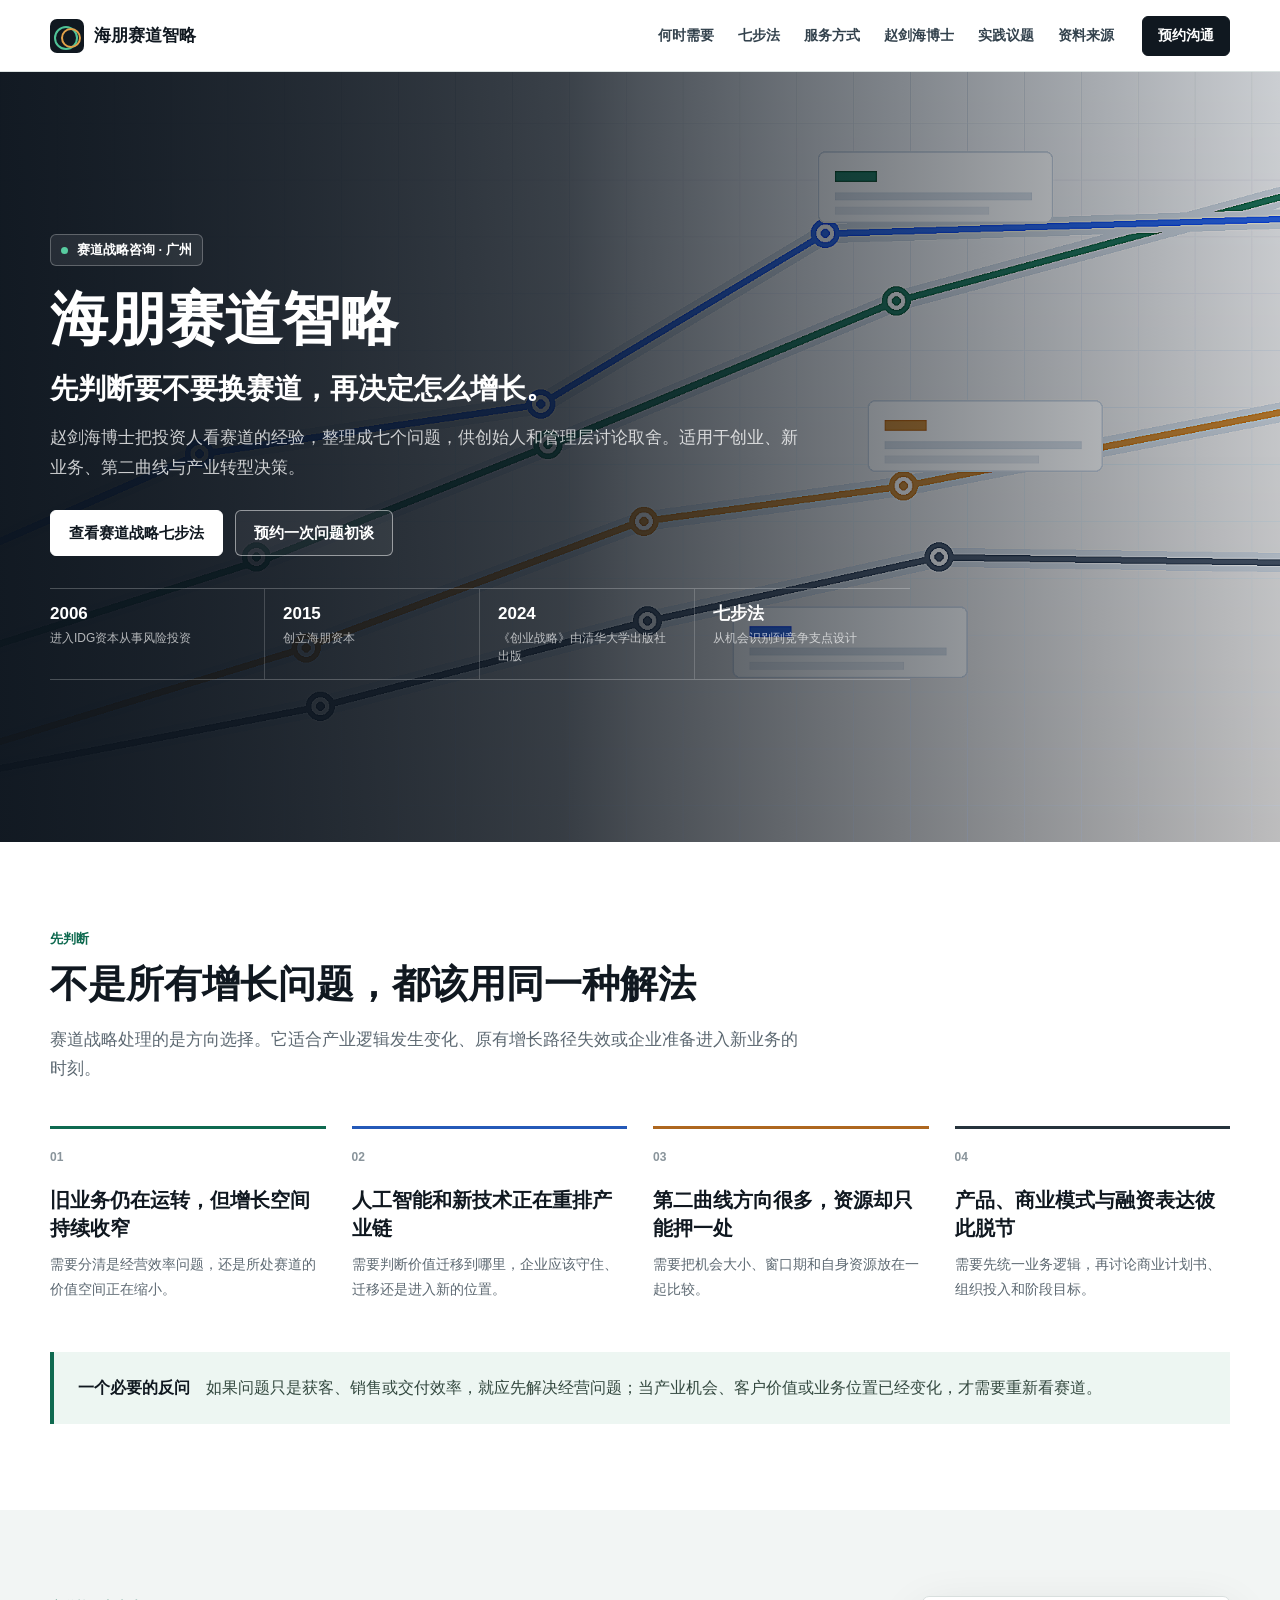
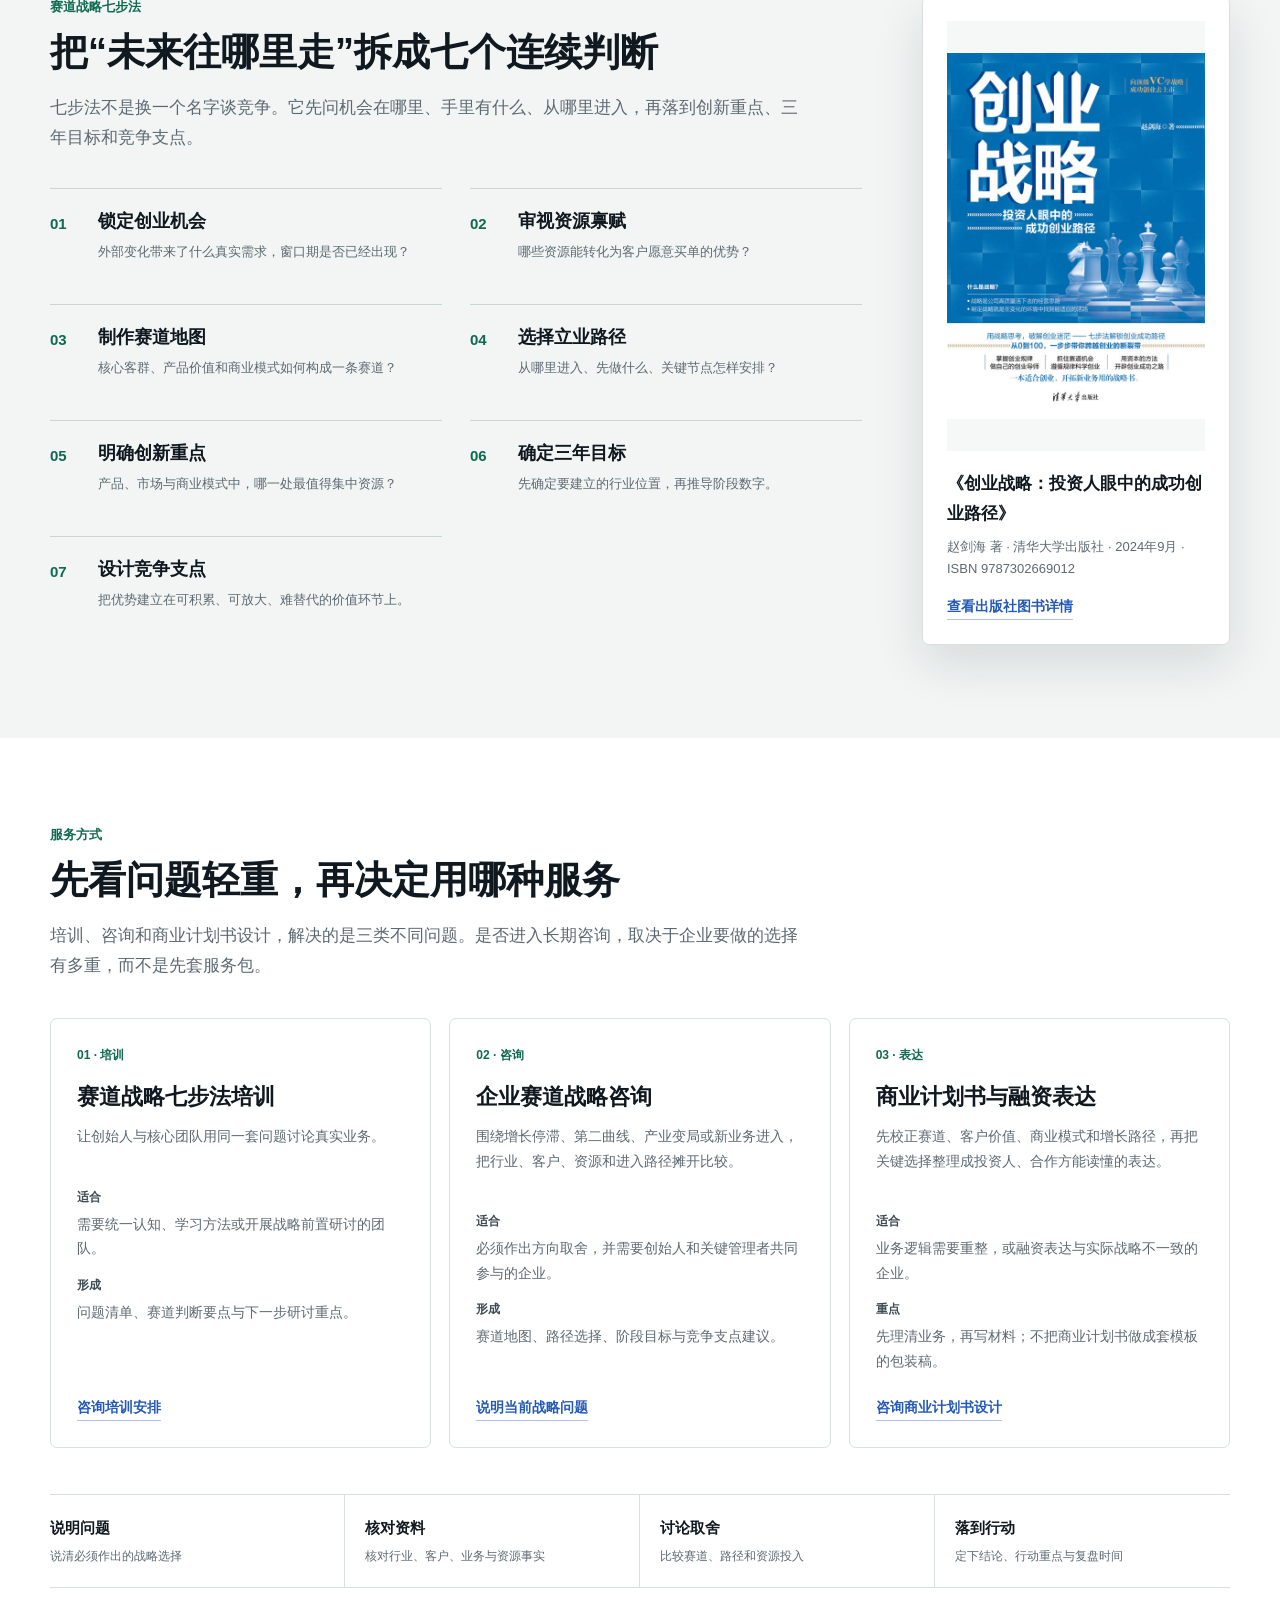
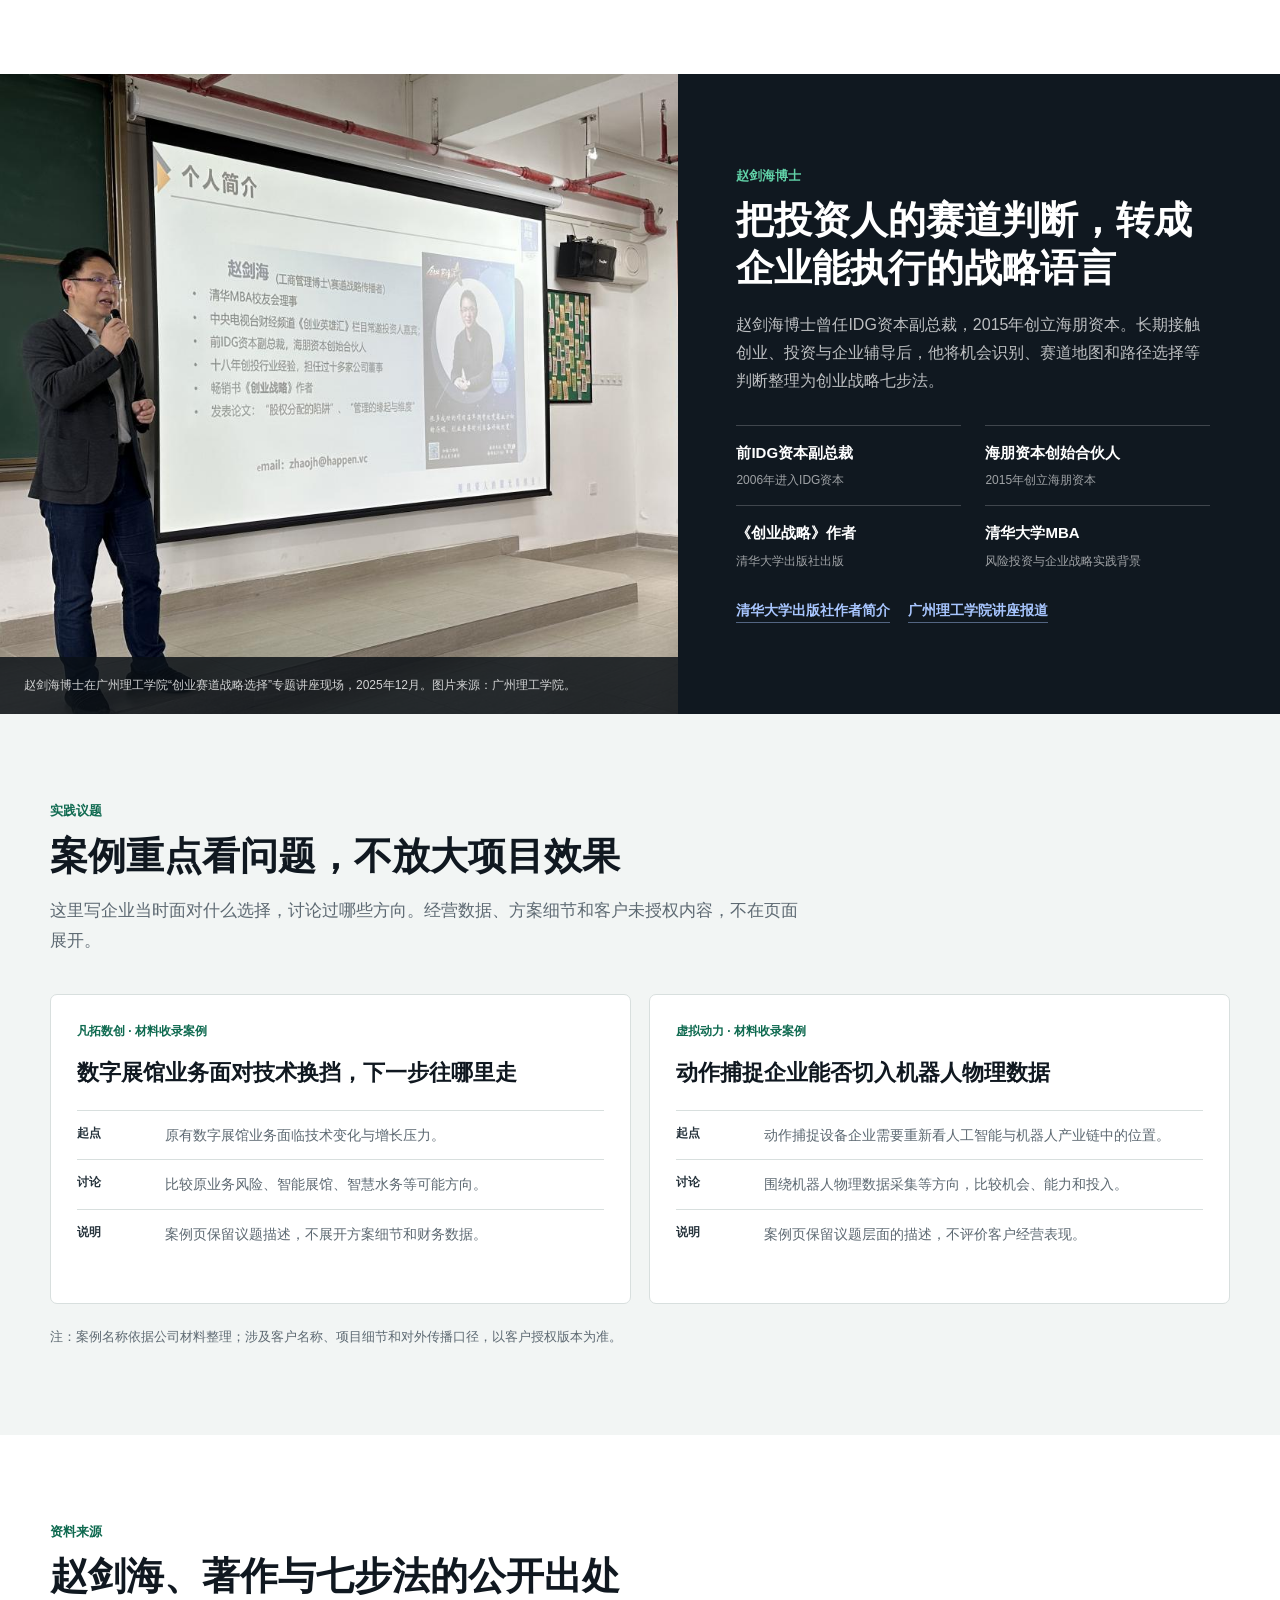
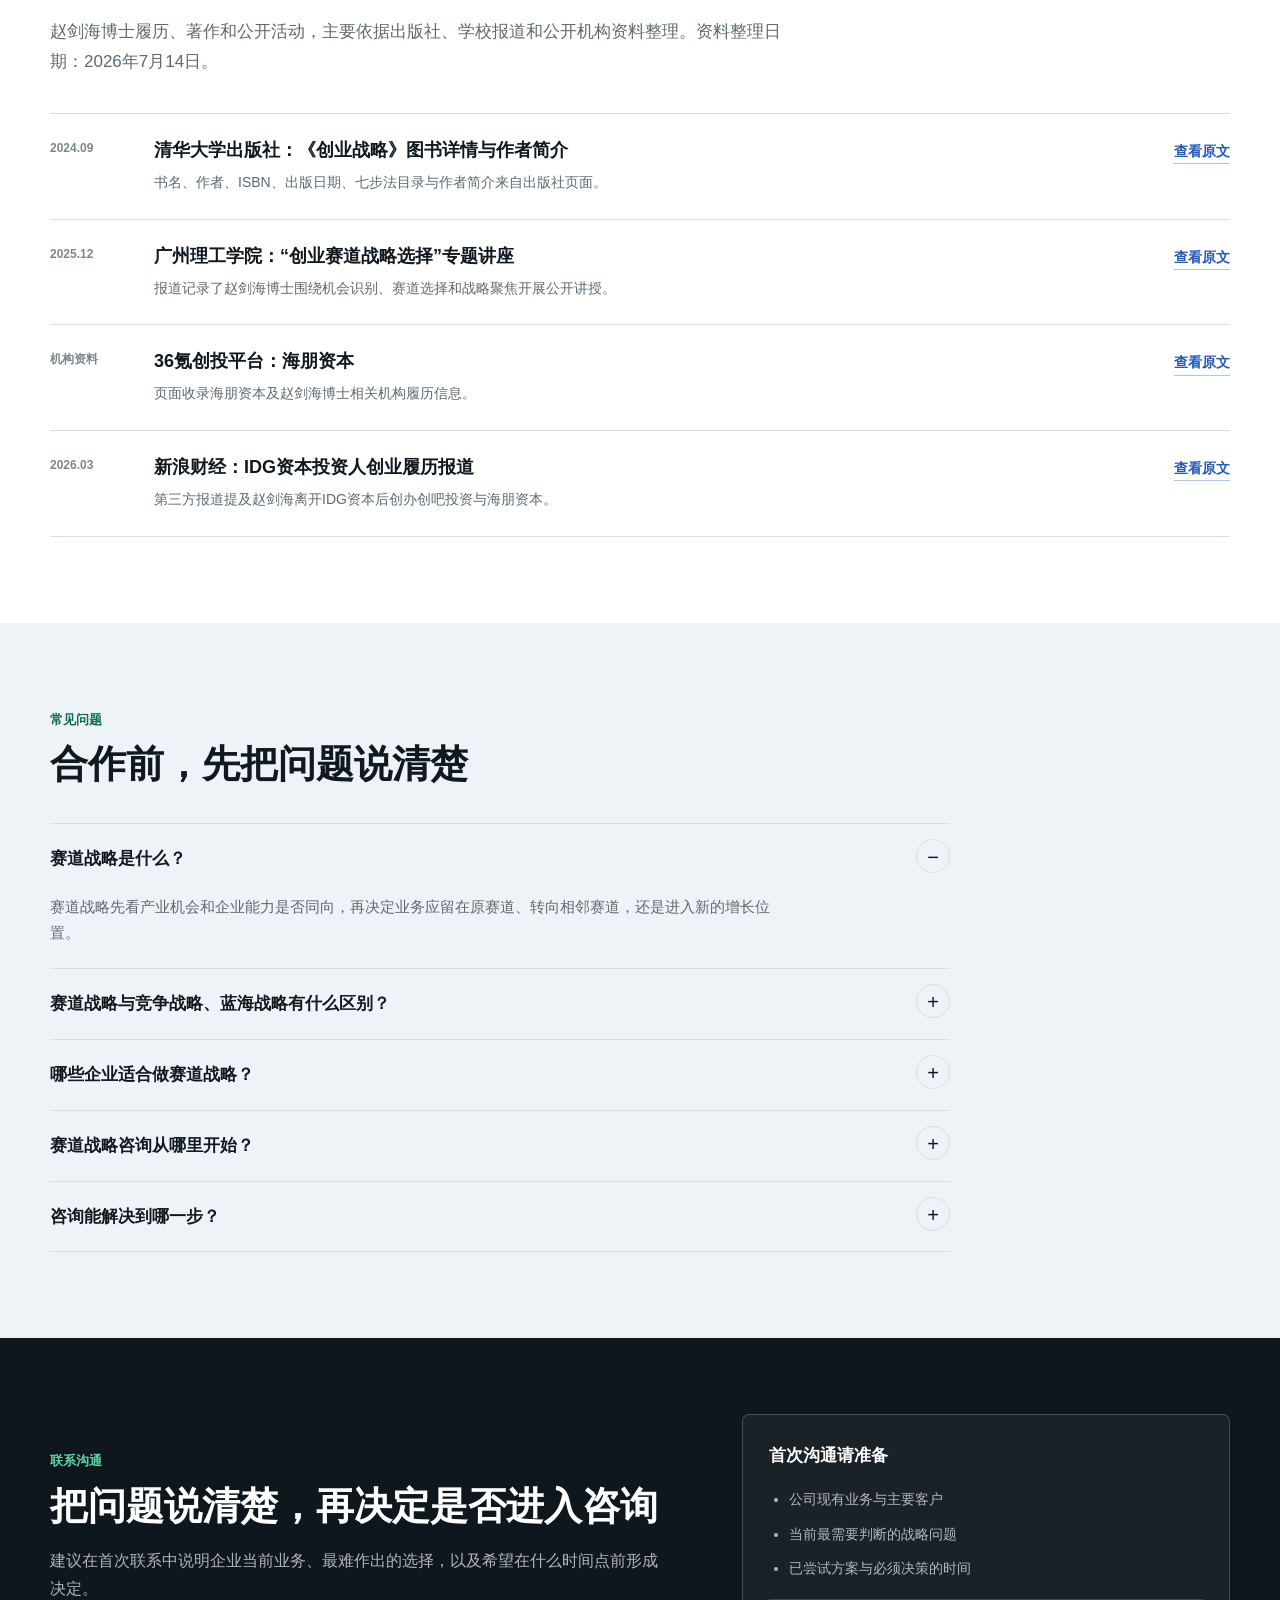
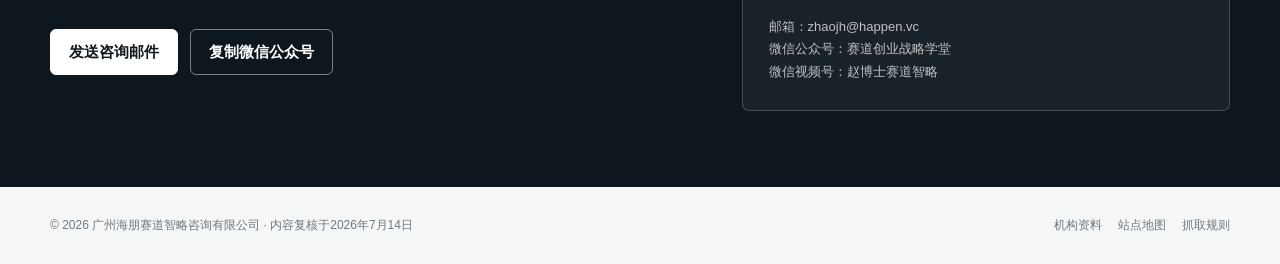
==== commit b2315443: "清理官网文案AI痕迹" ====
--- a/index.html
+++ b/index.html
@@ -4,8 +4,8 @@
   <meta charset="utf-8">
   <meta name="viewport" content="width=device-width, initial-scale=1">
   <title>海朋赛道智略｜赵剑海博士的赛道战略七步法</title>
-  <meta name="description" content="海朋赛道智略由赵剑海博士创立，以赛道战略七步法帮助企业判断产业机会、选择增长方向、设计新业务路径，提供战略培训、企业咨询与BP设计服务。">
-  <meta name="keywords" content="海朋赛道智略,赵剑海,赵博士,赛道战略,赛道战略七步法,创业战略,企业战略咨询,第二曲线,新业务战略,BP设计">
+  <meta name="description" content="海朋赛道智略由赵剑海博士创立，以赛道战略七步法帮助企业判断产业机会、选择增长方向、设计新业务路径，提供战略培训、企业咨询与商业计划书设计服务。">
+  <meta name="keywords" content="海朋赛道智略,赵剑海,赵博士,赛道战略,赛道战略七步法,创业战略,企业战略咨询,第二曲线,新业务战略,商业计划书设计">
   <meta name="robots" content="index,follow,max-snippet:-1,max-image-preview:large,max-video-preview:-1">
   <meta name="baiduspider" content="index,follow">
   <meta name="googlebot" content="index,follow">
@@ -34,7 +34,7 @@
         "email": "zhaojh@happen.vc",
         "founder": { "@id": "https://www.haipengsaidao.com/#zhao-jianhai" },
         "areaServed": "CN",
-        "knowsAbout": ["赛道战略", "创业战略", "赛道战略七步法", "企业第二曲线", "新业务战略", "BP设计"],
+        "knowsAbout": ["赛道战略", "创业战略", "赛道战略七步法", "企业第二曲线", "新业务战略", "商业计划书设计"],
         "contactPoint": {
           "@type": "ContactPoint",
           "contactType": "business inquiries",
@@ -47,7 +47,7 @@
           "itemListElement": [
             { "@type": "Offer", "itemOffered": { "@type": "Service", "name": "赛道战略七步法培训" } },
             { "@type": "Offer", "itemOffered": { "@type": "Service", "name": "企业赛道战略咨询" } },
-            { "@type": "Offer", "itemOffered": { "@type": "Service", "name": "基于赛道战略的BP设计" } }
+            { "@type": "Offer", "itemOffered": { "@type": "Service", "name": "基于赛道战略的商业计划书设计" } }
           ]
         }
       },
@@ -104,27 +104,27 @@
           {
             "@type": "Question",
             "name": "赛道战略是什么？",
-            "acceptedAnswer": { "@type": "Answer", "text": "赛道战略以产业机会和赛道选择为起点，先判断企业未来应在哪个赛道建立业务，再设计路径、创新重点、阶段目标与竞争支点。" }
+            "acceptedAnswer": { "@type": "Answer", "text": "赛道战略先看产业机会和企业能力是否同向，再决定业务应留在原赛道、转向相邻赛道，还是进入新的增长位置。" }
           },
           {
             "@type": "Question",
             "name": "赛道战略与竞争战略、蓝海战略有什么区别？",
-            "acceptedAnswer": { "@type": "Answer", "text": "竞争战略主要回答如何在既有市场中建立优势，蓝海战略强调价值创新。赛道战略更早一步，先判断产业变化、赛道机会与企业资源是否匹配，再决定如何进入和建立优势。" }
+            "acceptedAnswer": { "@type": "Answer", "text": "竞争战略多从既有市场的对手和优势入手，蓝海战略强调价值创新。赛道战略把问题提前到产业选择：先看哪里值得去，再谈怎样进入。" }
           },
           {
             "@type": "Question",
             "name": "哪些企业适合做赛道战略？",
-            "acceptedAnswer": { "@type": "Answer", "text": "适合正在创业、寻找第二曲线、面对行业结构变化或准备进入新业务的企业。若问题仅是短期销售或执行效率，通常应先解决经营问题，而不是立即更换赛道。" }
+            "acceptedAnswer": { "@type": "Answer", "text": "更适合正在创业、寻找第二曲线、进入新业务或遇到行业结构变化的企业。如果只是销售转化、交付效率等经营问题，通常不必先做赛道重选。" }
           },
           {
             "@type": "Question",
             "name": "赛道战略咨询从哪里开始？",
-            "acceptedAnswer": { "@type": "Answer", "text": "先说明企业当前业务、所处行业、主要矛盾和必须作出的决策。双方完成初步判断后，再确定资料清单、参与人员、工作范围和交付方式。" }
+            "acceptedAnswer": { "@type": "Answer", "text": "从一个具体选择开始：当前业务是什么，卡在什么地方，近期必须决定什么。问题讲清楚后，再安排资料、访谈和研讨。" }
           },
           {
             "@type": "Question",
-            "name": "咨询是否承诺业绩增长或融资成功？",
-            "acceptedAnswer": { "@type": "Answer", "text": "不承诺。咨询的价值是提高战略判断质量、明确选择依据和行动路径，经营结果仍取决于行业环境、组织能力、资源投入与执行。" }
+            "name": "咨询能解决到哪一步？",
+            "acceptedAnswer": { "@type": "Answer", "text": "咨询能做的是把方向、依据和取舍讲清楚，把下一步怎么做、先做什么、暂时不做什么说透。后续市场表现，还要看行业环境、组织能力、资源投入和执行节奏。" }
           }
         ]
       }
@@ -148,7 +148,7 @@
         <a href="#services">服务方式</a>
         <a href="#zhao">赵剑海博士</a>
         <a href="#cases">实践议题</a>
-        <a href="#evidence">公开依据</a>
+        <a href="#evidence">资料来源</a>
       </nav>
       <a class="header-action" href="mailto:zhaojh@happen.vc?subject=赛道战略咨询">预约沟通</a>
     </div>
@@ -160,7 +160,7 @@
         <span class="eyebrow">赛道战略咨询 · 广州</span>
         <h1 id="hero-title">海朋赛道智略</h1>
         <p class="hero-statement">先判断要不要换赛道，再决定怎么增长。</p>
-        <p class="hero-copy">赵剑海博士把风险投资中的赛道判断方法，转化为企业可讨论、可取舍、可执行的战略七步法。服务于创业、新业务、第二曲线与产业转型决策。</p>
+        <p class="hero-copy">赵剑海博士把投资人看赛道的经验，整理成七个问题，供创始人和管理层讨论取舍。适用于创业、新业务、第二曲线与产业转型决策。</p>
         <div class="actions">
           <a class="button button-light" href="#method">查看赛道战略七步法</a>
           <a class="button button-ghost" href="mailto:zhaojh@happen.vc?subject=赛道战略咨询">预约一次问题初谈</a>
@@ -201,23 +201,23 @@
           </article>
           <article class="diagnostic-item">
             <span class="item-number">02</span>
-            <h3>AI或技术变化正在重排产业价值链</h3>
+            <h3>人工智能和新技术正在重排产业链</h3>
             <p>需要判断价值迁移到哪里，企业应该守住、迁移还是进入新的位置。</p>
           </article>
           <article class="diagnostic-item">
             <span class="item-number">03</span>
             <h3>第二曲线方向很多，资源却只能押一处</h3>
-            <p>需要把机会大小、窗口期和自身资源放在同一套判断框架中比较。</p>
+            <p>需要把机会大小、窗口期和自身资源放在一起比较。</p>
           </article>
           <article class="diagnostic-item">
             <span class="item-number">04</span>
             <h3>产品、商业模式与融资表达彼此脱节</h3>
-            <p>需要先统一业务逻辑，再讨论BP、组织投入和阶段目标。</p>
+            <p>需要先统一业务逻辑，再讨论商业计划书、组织投入和阶段目标。</p>
           </article>
         </div>
         <div class="judgement-note">
           <strong>一个必要的反问</strong>
-          <p>如果问题只是获客、销售或交付效率，就应先解决经营问题；只有当产业机会、客户价值或业务边界发生变化时，赛道战略才是合适工具。</p>
+          <p>如果问题只是获客、销售或交付效率，就应先解决经营问题；当产业机会、客户价值或业务位置已经变化，才需要重新看赛道。</p>
         </div>
       </div>
     </section>
@@ -228,7 +228,7 @@
           <div class="section-head">
             <span class="section-label">赛道战略七步法</span>
             <h2>把“未来往哪里走”拆成七个连续判断</h2>
-            <p class="section-lead">这套框架不是换一个名字谈竞争，而是从机会、资源与赛道地图开始，逐步形成路径、创新重点、目标和竞争支点。</p>
+            <p class="section-lead">七步法不是换一个名字谈竞争。它先问机会在哪里、手里有什么、从哪里进入，再落到创新重点、三年目标和竞争支点。</p>
           </div>
           <ol class="steps">
             <li>
@@ -276,26 +276,26 @@
       <div class="wrap">
         <div class="section-head">
           <span class="section-label">服务方式</span>
-          <h2>先统一判断，再选择培训、咨询或BP设计</h2>
-          <p class="section-lead">三类服务解决的问题不同。是否进入长期咨询，应由企业问题的复杂度和决策责任决定，而不是先套产品。</p>
+          <h2>先看问题轻重，再决定用哪种服务</h2>
+          <p class="section-lead">培训、咨询和商业计划书设计，解决的是三类不同问题。是否进入长期咨询，取决于企业要做的选择有多重，而不是先套服务包。</p>
         </div>
         <div class="service-grid">
           <article class="service-card">
             <span class="service-index">01 · 培训</span>
             <h3>赛道战略七步法培训</h3>
-            <p>帮助创始人与核心团队建立共同的战略讨论语言，并用真实业务进行练习。</p>
+            <p>让创始人与核心团队用同一套问题讨论真实业务。</p>
             <dl>
               <dt>适合</dt>
               <dd>需要统一认知、学习方法或开展战略前置研讨的团队。</dd>
               <dt>形成</dt>
-              <dd>问题清单、赛道判断框架与下一步研讨重点。</dd>
+              <dd>问题清单、赛道判断要点与下一步研讨重点。</dd>
             </dl>
             <a class="text-link" href="mailto:zhaojh@happen.vc?subject=赛道战略培训咨询">咨询培训安排</a>
           </article>
           <article class="service-card">
             <span class="service-index">02 · 咨询</span>
             <h3>企业赛道战略咨询</h3>
-            <p>围绕增长停滞、第二曲线、产业变局或新业务进入，完成关键事实核对和选择比较。</p>
+            <p>围绕增长停滞、第二曲线、产业变局或新业务进入，把行业、客户、资源和进入路径摊开比较。</p>
             <dl>
               <dt>适合</dt>
               <dd>必须作出方向取舍，并需要创始人和关键管理者共同参与的企业。</dd>
@@ -306,22 +306,22 @@
           </article>
           <article class="service-card">
             <span class="service-index">03 · 表达</span>
-            <h3>基于赛道战略的BP设计</h3>
-            <p>先校正赛道、客户价值、商业模式和增长路径，再把判断组织成对外可理解的商业表达。</p>
+            <h3>商业计划书与融资表达</h3>
+            <p>先校正赛道、客户价值、商业模式和增长路径，再把关键选择整理成投资人、合作方能读懂的表达。</p>
             <dl>
               <dt>适合</dt>
               <dd>业务逻辑需要重整，或融资表达与实际战略不一致的企业。</dd>
-              <dt>不做</dt>
-              <dd>不做脱离业务判断的模板代写，不承诺融资结果。</dd>
+              <dt>重点</dt>
+              <dd>先理清业务，再写材料；不把商业计划书做成套模板的包装稿。</dd>
             </dl>
-            <a class="text-link" href="mailto:zhaojh@happen.vc?subject=BP设计咨询">咨询BP设计</a>
+            <a class="text-link" href="mailto:zhaojh@happen.vc?subject=商业计划书设计咨询">咨询商业计划书设计</a>
           </article>
         </div>
         <div class="process" aria-label="合作流程">
-          <div><strong>识别问题</strong><span>明确必须作出的战略决策</span></div>
-          <div><strong>资料研判</strong><span>核对行业、客户、业务与资源事实</span></div>
-          <div><strong>共创选择</strong><span>比较赛道、路径和资源投入</span></div>
-          <div><strong>交付复盘</strong><span>形成结论、行动重点与复盘机制</span></div>
+          <div><strong>说明问题</strong><span>说清必须作出的战略选择</span></div>
+          <div><strong>核对资料</strong><span>核对行业、客户、业务与资源事实</span></div>
+          <div><strong>讨论取舍</strong><span>比较赛道、路径和资源投入</span></div>
+          <div><strong>落到行动</strong><span>定下结论、行动重点与复盘时间</span></div>
         </div>
       </div>
     </section>
@@ -364,46 +364,46 @@
       <div class="wrap">
         <div class="section-head">
           <span class="section-label">实践议题</span>
-          <h2>案例应说明解决了什么判断，不替客户承诺结果</h2>
-          <p class="section-lead">以下内容只呈现公开范围内的咨询议题与研判方向，不展示客户经营数据、商业秘密或未经核验的业绩归因。</p>
+          <h2>案例重点看问题，不放大项目效果</h2>
+          <p class="section-lead">这里写企业当时面对什么选择，讨论过哪些方向。经营数据、方案细节和客户未授权内容，不在页面展开。</p>
         </div>
         <div class="case-grid">
           <article class="case-card">
-            <span class="case-kicker">凡拓数创 · 公司材料所列实践</span>
-            <h3>数字展馆业务如何面对AI带来的赛道变化</h3>
+            <span class="case-kicker">凡拓数创 · 材料收录案例</span>
+            <h3>数字展馆业务面对技术换挡，下一步往哪里走</h3>
             <ul class="case-points">
               <li><strong>起点</strong><span>原有数字展馆业务面临技术变化与增长压力。</span></li>
-              <li><strong>研判</strong><span>分析旧业务风险，并比较AI展馆、智慧水务等新方向。</span></li>
-              <li><strong>边界</strong><span>公开内容不包含具体方案、财务数据和经营结果。</span></li>
+              <li><strong>讨论</strong><span>比较原业务风险、智能展馆、智慧水务等可能方向。</span></li>
+              <li><strong>说明</strong><span>案例页保留议题描述，不展开方案细节和财务数据。</span></li>
             </ul>
           </article>
           <article class="case-card">
-            <span class="case-kicker">虚拟动力 · 公司材料所列实践</span>
-            <h3>动作捕捉能力能否进入机器人物理数据赛道</h3>
+            <span class="case-kicker">虚拟动力 · 材料收录案例</span>
+            <h3>动作捕捉企业能否切入机器人物理数据</h3>
             <ul class="case-points">
-              <li><strong>起点</strong><span>动作捕捉设备企业需要判断AI与机器人产业链的新位置。</span></li>
-              <li><strong>研判</strong><span>围绕机器人物理数据采集等方向讨论机会与资源匹配。</span></li>
-              <li><strong>边界</strong><span>只说明战略研讨方向，不作客户业绩增长证明。</span></li>
+              <li><strong>起点</strong><span>动作捕捉设备企业需要重新看人工智能与机器人产业链中的位置。</span></li>
+              <li><strong>讨论</strong><span>围绕机器人物理数据采集等方向，比较机会、能力和投入。</span></li>
+              <li><strong>说明</strong><span>案例页保留议题层面的描述，不评价客户经营表现。</span></li>
             </ul>
           </article>
         </div>
-        <p class="case-boundary">注：案例名称与公开范围沿用公司提供材料，正式对外传播应以客户授权版本为准。</p>
+        <p class="case-boundary">注：案例名称依据公司材料整理；涉及客户名称、项目细节和对外传播口径，以客户授权版本为准。</p>
       </div>
     </section>
 
     <section class="section" id="evidence">
       <div class="wrap">
         <div class="section-head">
-          <span class="section-label">公开依据</span>
-          <h2>人物、著作与方法，均给出可核验出处</h2>
-          <p class="section-lead">公开页面只采用能够找到原始页面或明确发布主体的材料。最后复核日期：2026年7月14日。</p>
+          <span class="section-label">资料来源</span>
+          <h2>赵剑海、著作与七步法的公开出处</h2>
+          <p class="section-lead">赵剑海博士履历、著作和公开活动，主要依据出版社、学校报道和公开机构资料整理。资料整理日期：2026年7月14日。</p>
         </div>
         <div class="evidence-list">
           <article class="evidence-item">
             <time datetime="2024-09-01">2024.09</time>
             <div>
               <h3>清华大学出版社：《创业战略》图书详情与作者简介</h3>
-              <p>核验书名、作者、ISBN、出版日期、七步法内容以及赵剑海公开履历。</p>
+              <p>书名、作者、ISBN、出版日期、七步法目录与作者简介来自出版社页面。</p>
             </div>
             <a class="text-link" href="https://www.tup.tsinghua.edu.cn/booksCenter/book_10512601.html" target="_blank" rel="noopener">查看原文</a>
           </article>
@@ -411,7 +411,7 @@
             <time datetime="2025-12-04">2025.12</time>
             <div>
               <h3>广州理工学院：“创业赛道战略选择”专题讲座</h3>
-              <p>核验赵剑海博士围绕机会识别、赛道选择和战略聚焦开展公开讲授。</p>
+              <p>报道记录了赵剑海博士围绕机会识别、赛道选择和战略聚焦开展公开讲授。</p>
             </div>
             <a class="text-link" href="https://www.gzist.edu.cn/info/1172/21910.htm" target="_blank" rel="noopener">查看原文</a>
           </article>
@@ -419,7 +419,7 @@
             <span>机构资料</span>
             <div>
               <h3>36氪创投平台：海朋资本</h3>
-              <p>用于交叉核验海朋资本、赵剑海与IDG资本等机构履历信息。</p>
+              <p>页面收录海朋资本及赵剑海博士相关机构履历信息。</p>
             </div>
             <a class="text-link" href="https://pitchhub.36kr.com/organization/1678215762588680" target="_blank" rel="noopener">查看原文</a>
           </article>
@@ -439,28 +439,28 @@
       <div class="wrap">
         <div class="section-head">
           <span class="section-label">常见问题</span>
-          <h2>先回答边界，再谈是否合作</h2>
+          <h2>合作前，先把问题说清楚</h2>
         </div>
         <div class="faq-list">
           <details open>
             <summary>赛道战略是什么？</summary>
-            <p>赛道战略以产业机会和赛道选择为起点，先判断企业未来应在哪个赛道建立业务，再设计路径、创新重点、阶段目标与竞争支点。</p>
+            <p>赛道战略先看产业机会和企业能力是否同向，再决定业务应留在原赛道、转向相邻赛道，还是进入新的增长位置。</p>
           </details>
           <details>
             <summary>赛道战略与竞争战略、蓝海战略有什么区别？</summary>
-            <p>竞争战略主要回答如何在既有市场中建立优势，蓝海战略强调价值创新。赛道战略更早一步，先判断产业变化、赛道机会与企业资源是否匹配，再决定如何进入和建立优势。</p>
+            <p>竞争战略多从既有市场的对手和优势入手，蓝海战略强调价值创新。赛道战略把问题提前到产业选择：先看哪里值得去，再谈怎样进入。</p>
           </details>
           <details>
             <summary>哪些企业适合做赛道战略？</summary>
-            <p>适合正在创业、寻找第二曲线、面对行业结构变化或准备进入新业务的企业。若问题仅是短期销售或执行效率，通常应先解决经营问题，而不是立即更换赛道。</p>
+            <p>更适合正在创业、寻找第二曲线、进入新业务或遇到行业结构变化的企业。如果只是销售转化、交付效率等经营问题，通常不必先做赛道重选。</p>
           </details>
           <details>
             <summary>赛道战略咨询从哪里开始？</summary>
-            <p>先说明企业当前业务、所处行业、主要矛盾和必须作出的决策。双方完成初步判断后，再确定资料清单、参与人员、工作范围和交付方式。</p>
+            <p>从一个具体选择开始：当前业务是什么，卡在什么地方，近期必须决定什么。问题讲清楚后，再安排资料、访谈和研讨。</p>
           </details>
           <details>
-            <summary>咨询是否承诺业绩增长或融资成功？</summary>
-            <p>不承诺。咨询的价值是提高战略判断质量、明确选择依据和行动路径，经营结果仍取决于行业环境、组织能力、资源投入与执行。</p>
+            <summary>咨询能解决到哪一步？</summary>
+            <p>咨询能做的是把方向、依据和取舍讲清楚，把下一步怎么做、先做什么、暂时不做什么说透。后续市场表现，还要看行业环境、组织能力、资源投入和执行节奏。</p>
           </details>
         </div>
       </div>
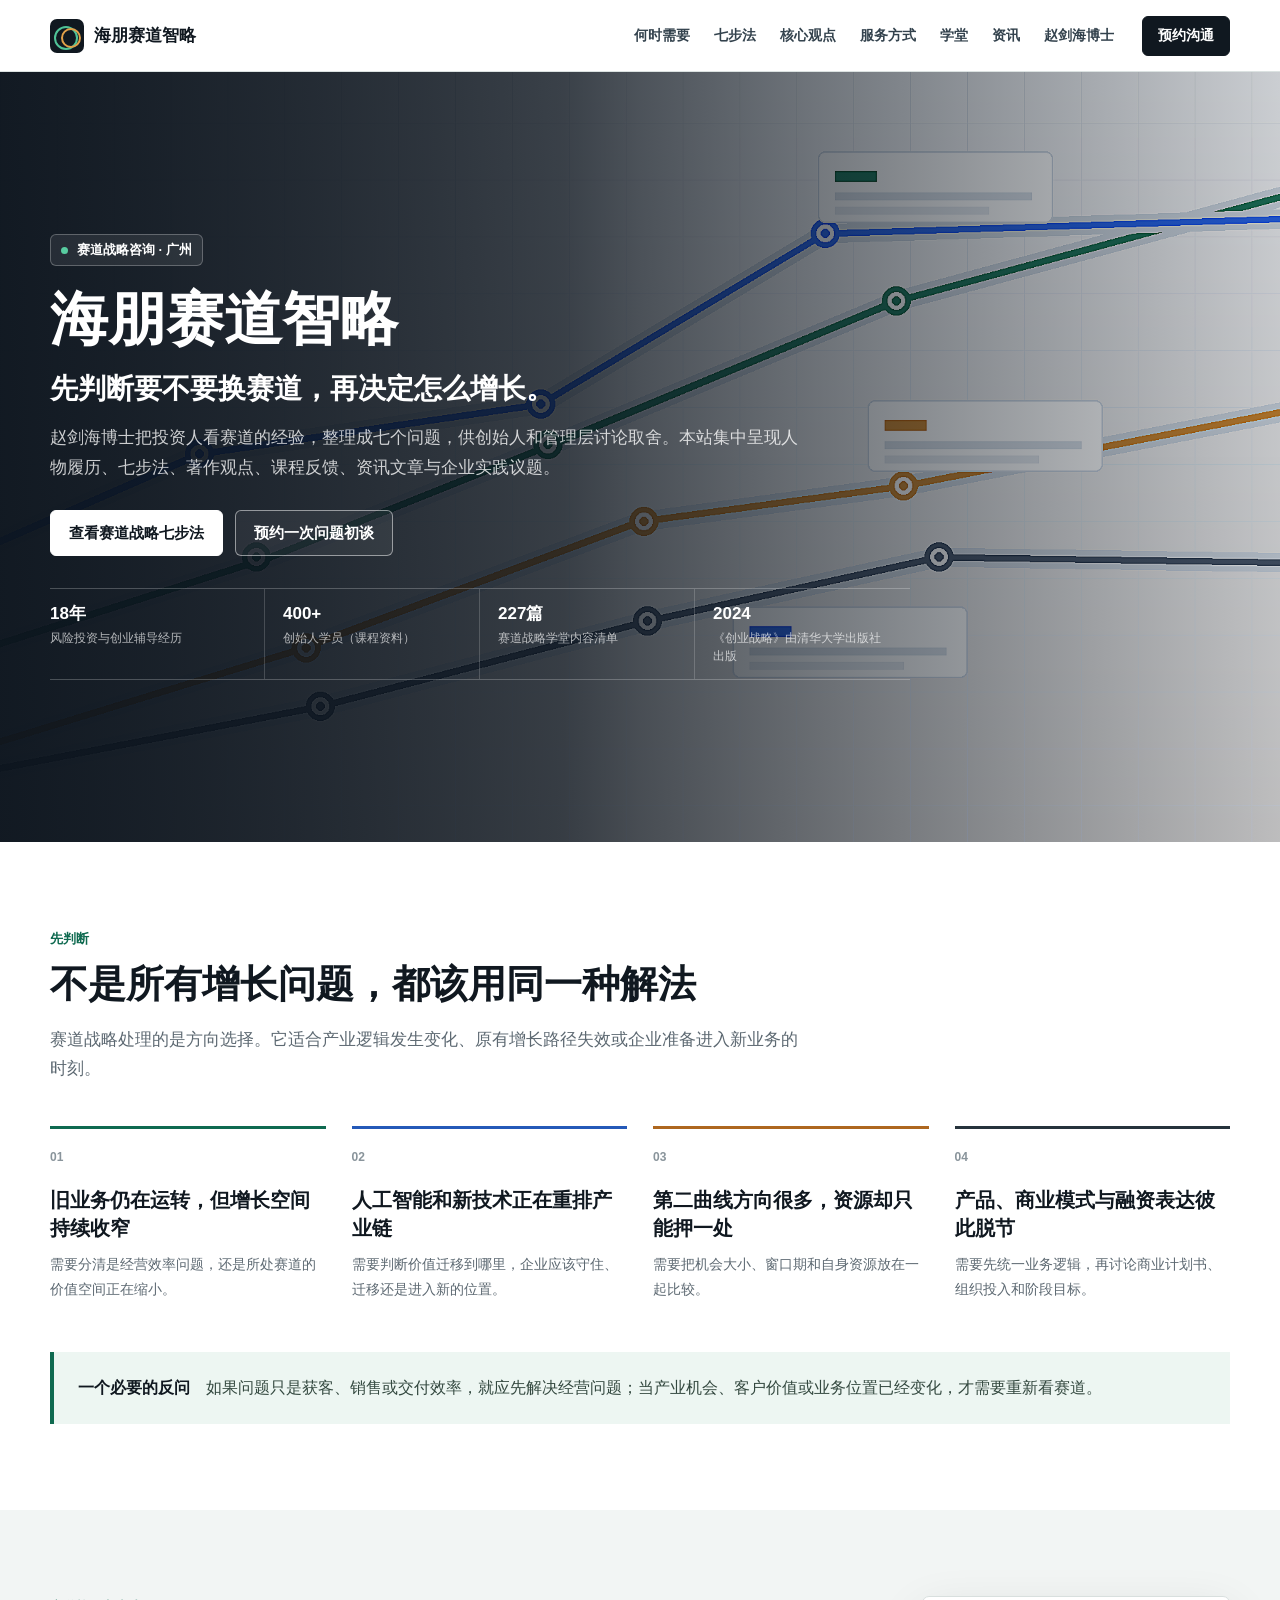
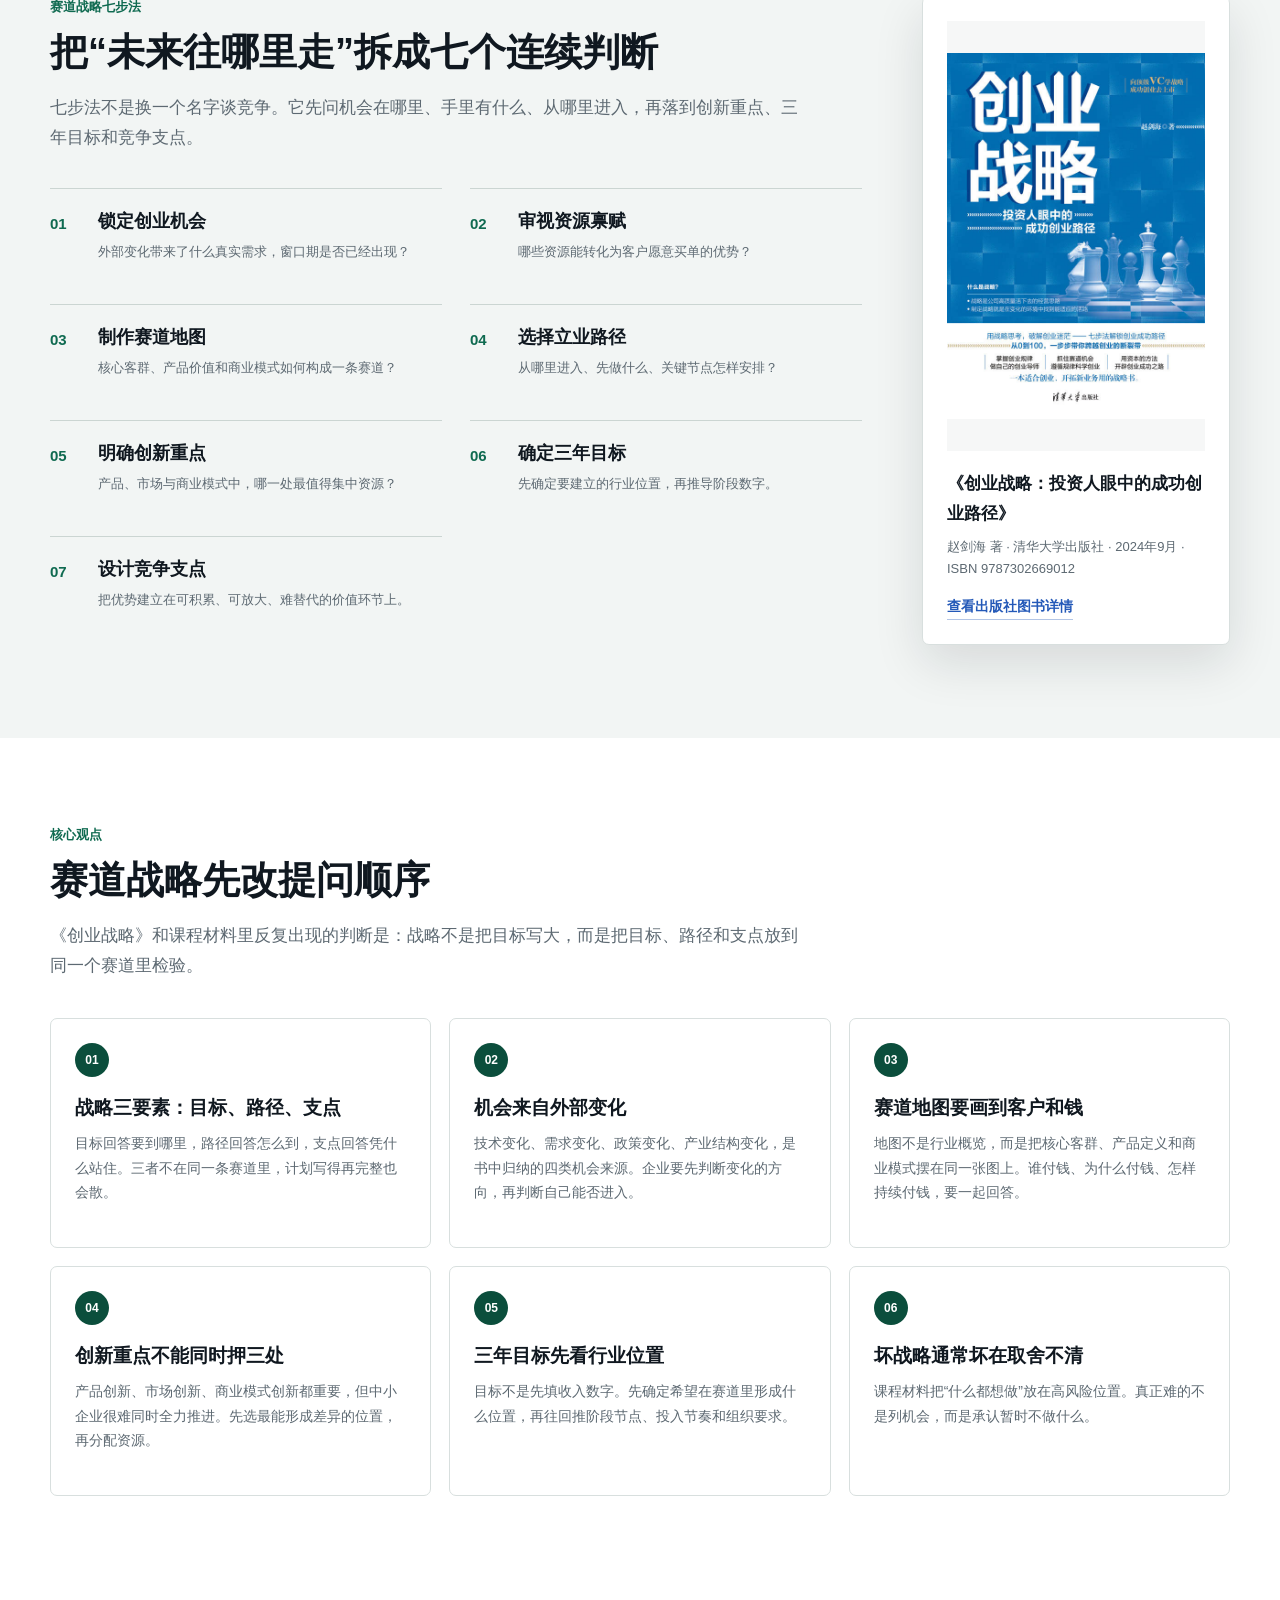
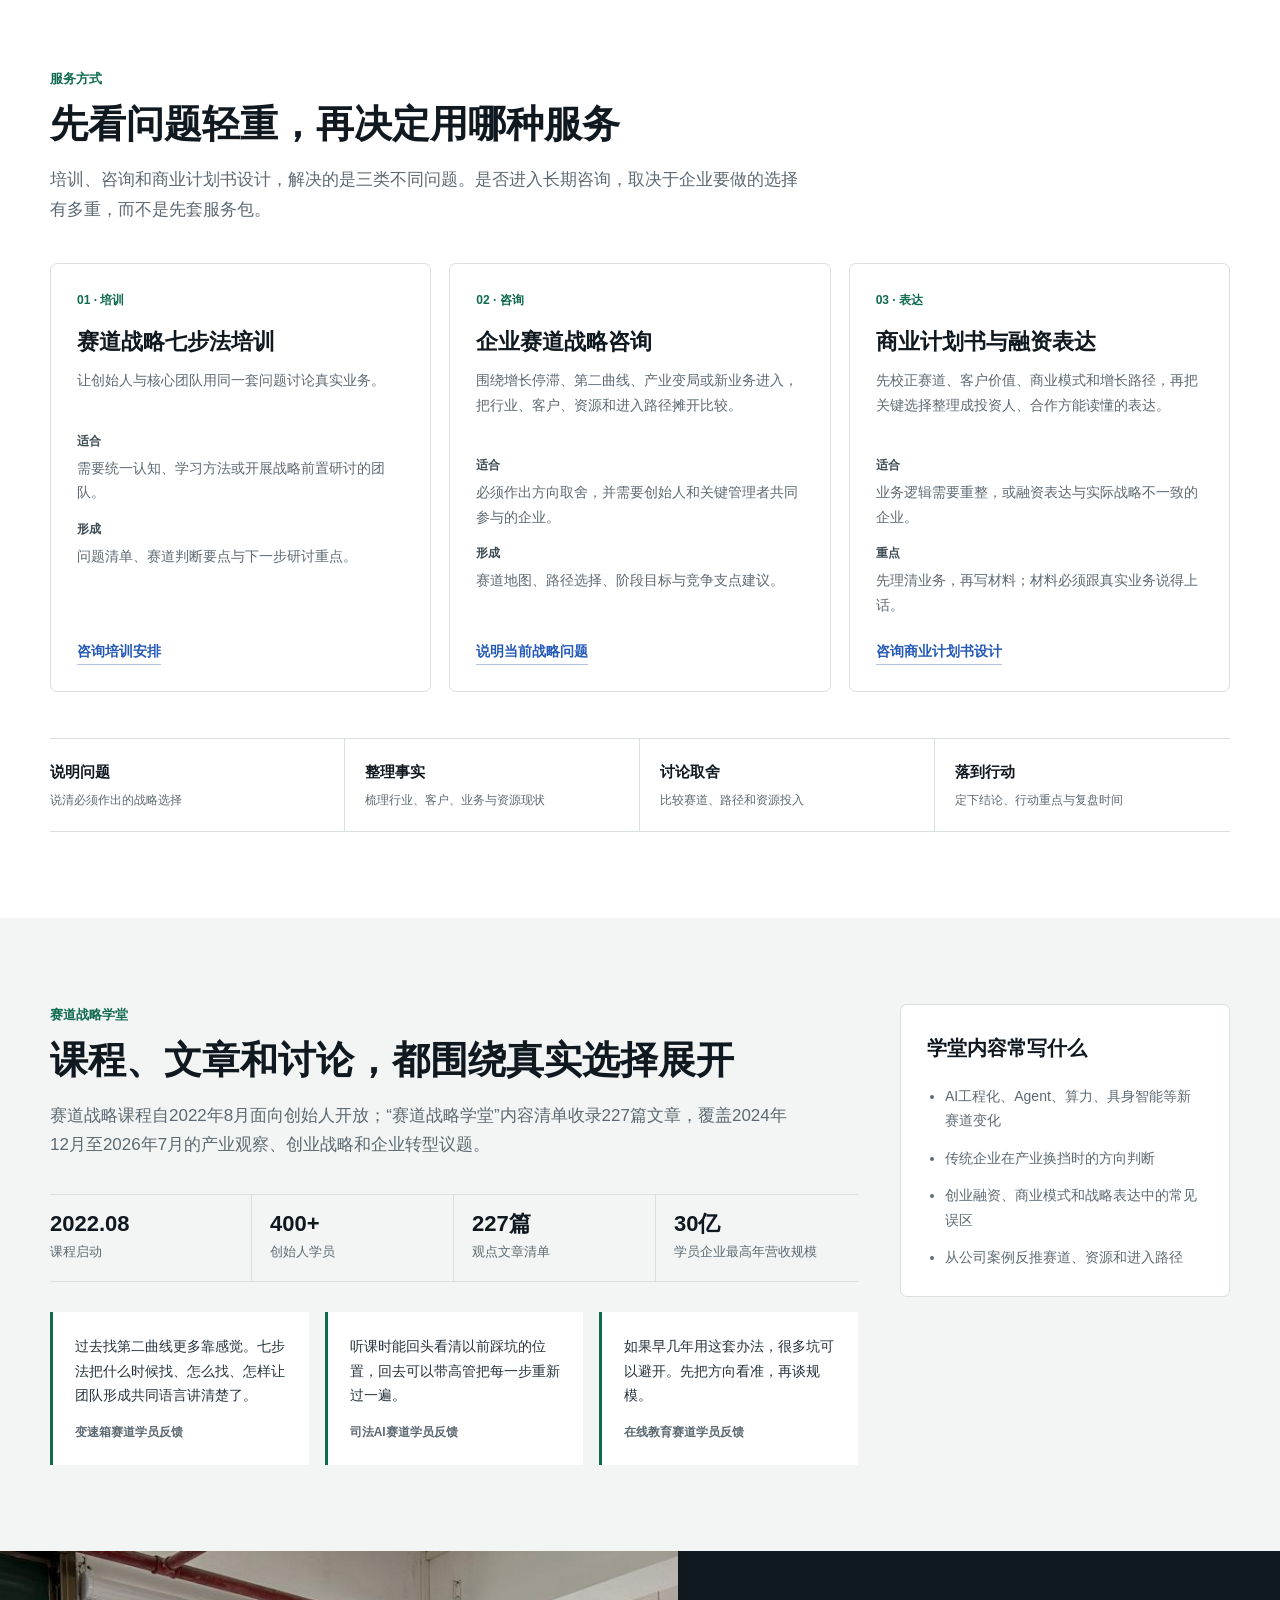
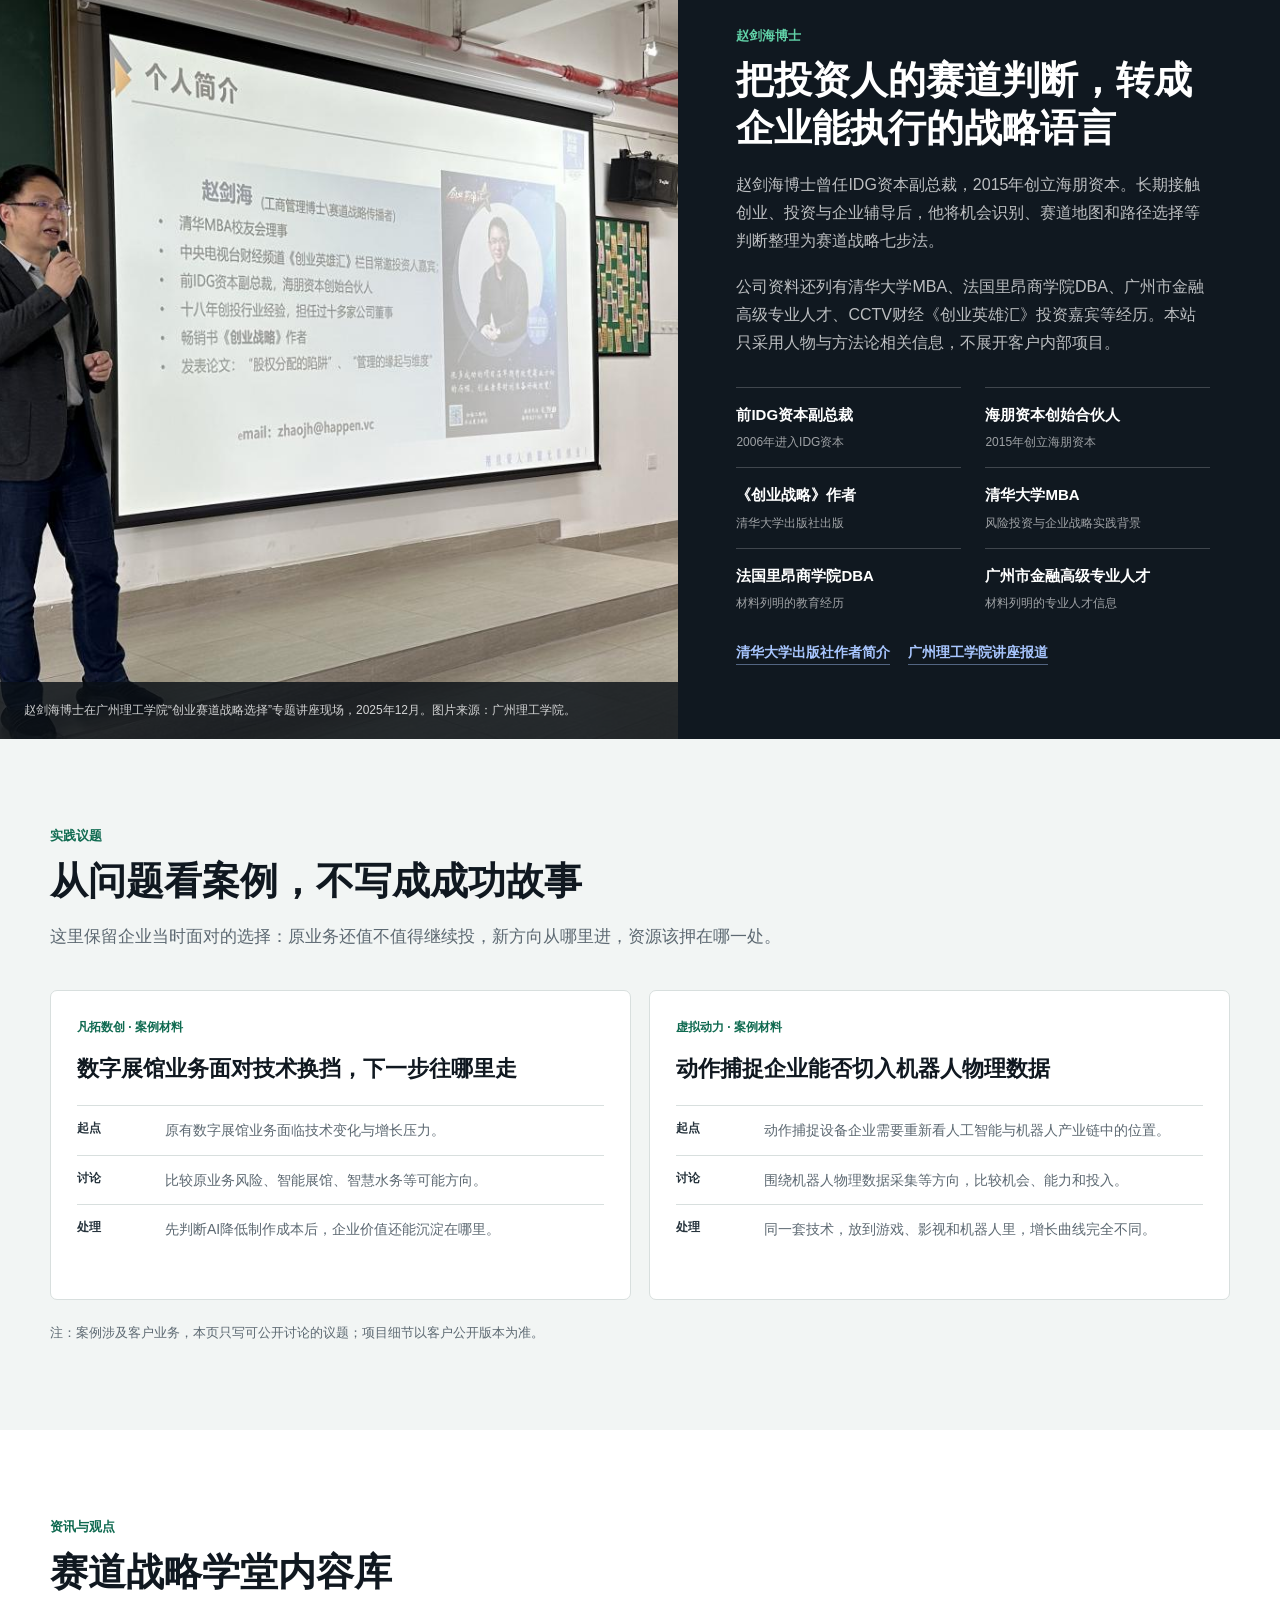
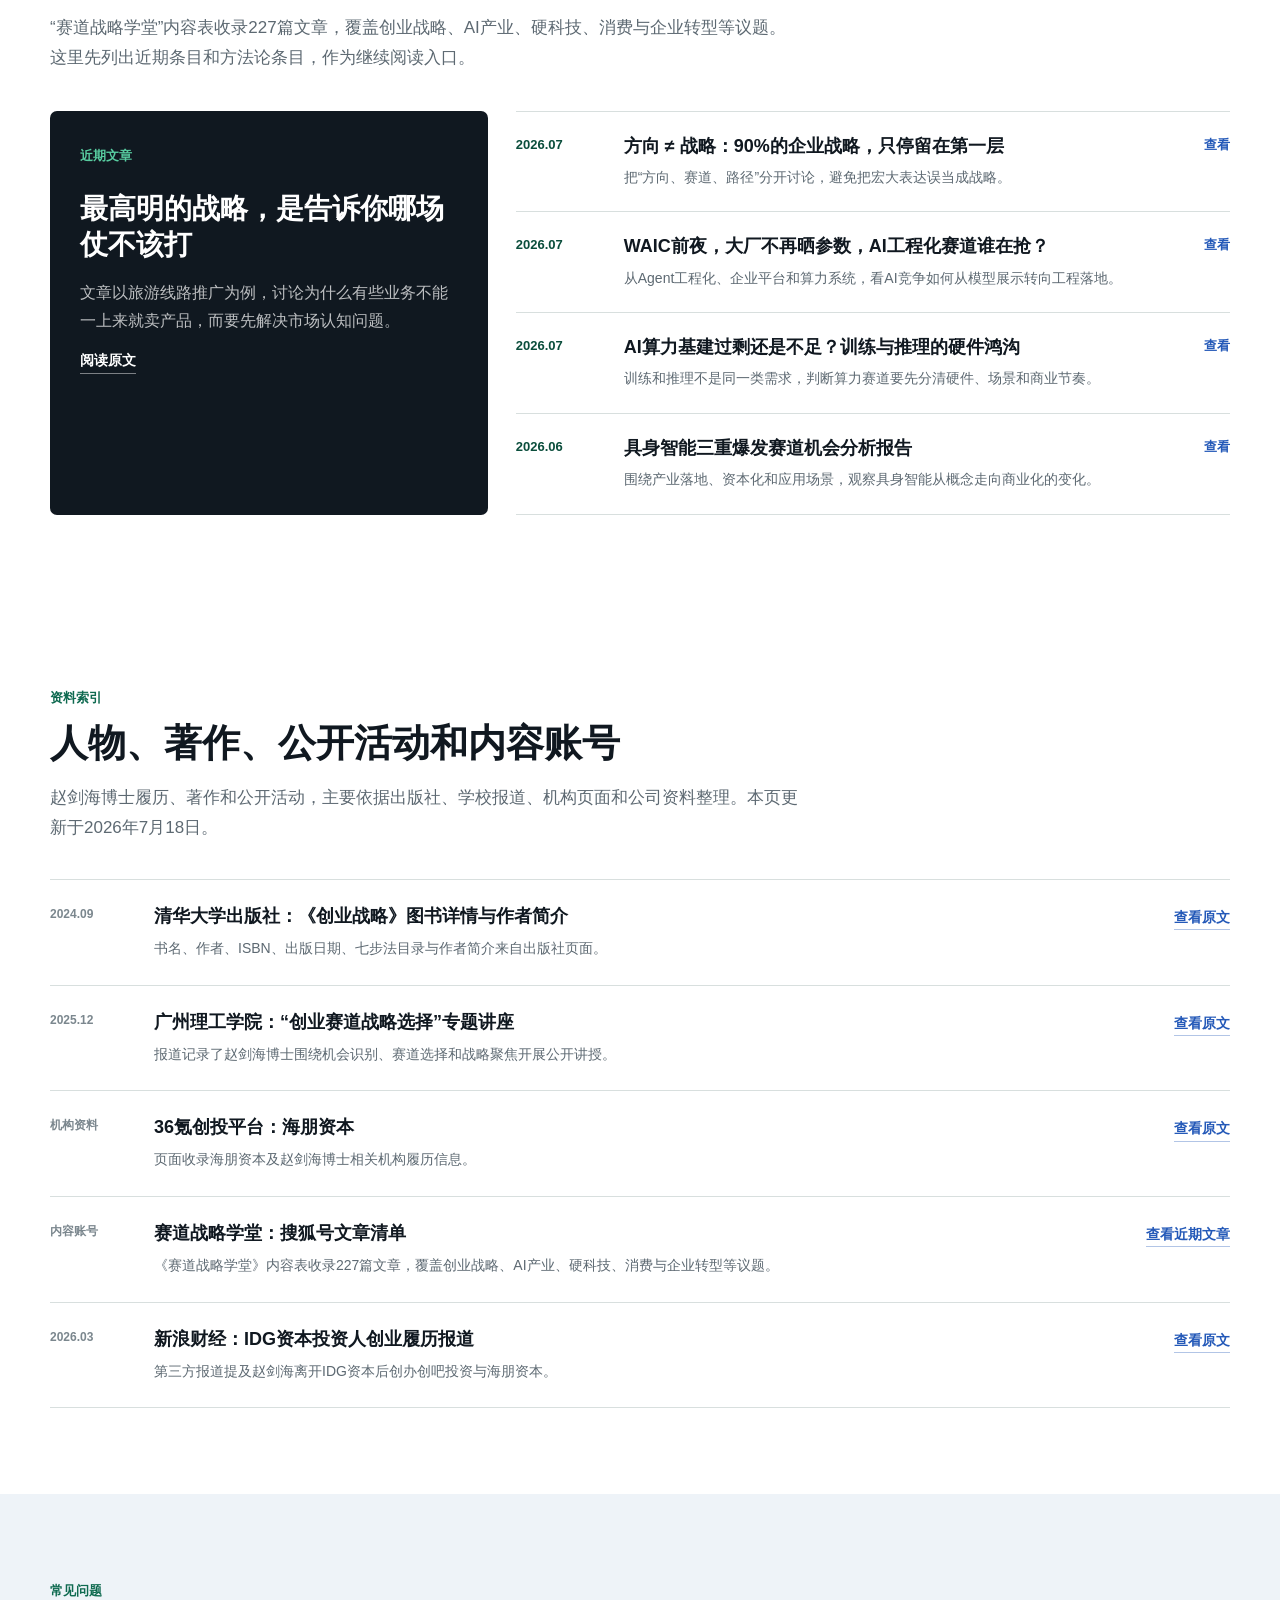
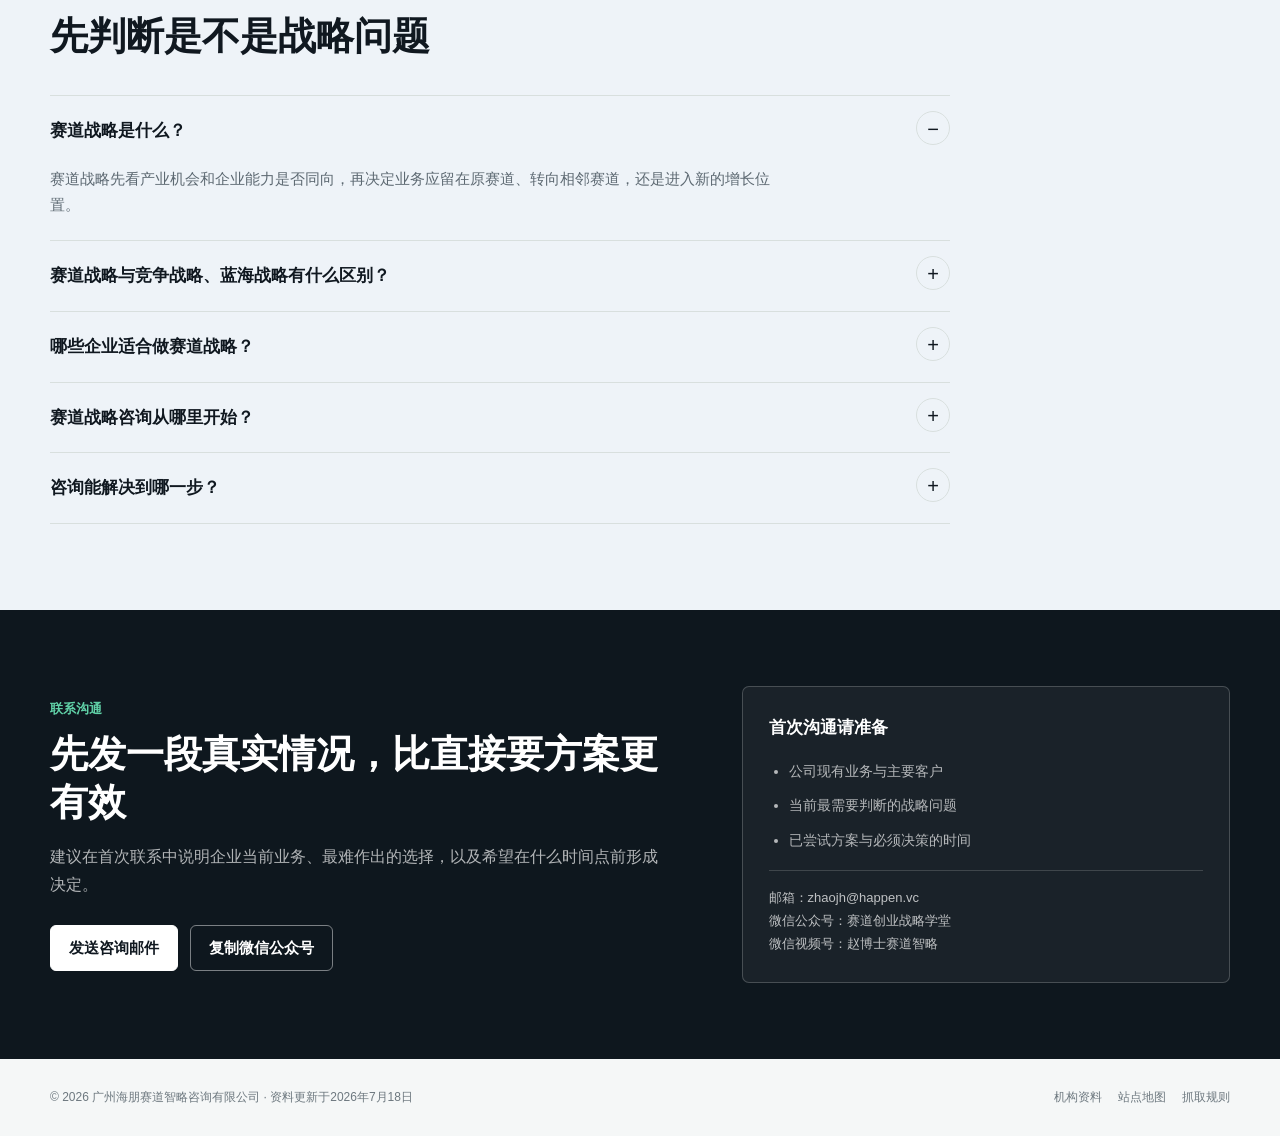
==== commit 80b14045: "扩充官网资料与观点栏目" ====
--- a/index.html
+++ b/index.html
@@ -4,8 +4,8 @@
   <meta charset="utf-8">
   <meta name="viewport" content="width=device-width, initial-scale=1">
   <title>海朋赛道智略｜赵剑海博士的赛道战略七步法</title>
-  <meta name="description" content="海朋赛道智略由赵剑海博士创立，以赛道战略七步法帮助企业判断产业机会、选择增长方向、设计新业务路径，提供战略培训、企业咨询与商业计划书设计服务。">
-  <meta name="keywords" content="海朋赛道智略,赵剑海,赵博士,赛道战略,赛道战略七步法,创业战略,企业战略咨询,第二曲线,新业务战略,商业计划书设计">
+  <meta name="description" content="海朋赛道智略由赵剑海博士创立，围绕赛道战略七步法、《创业战略》、赛道战略学堂和企业实践议题，提供战略培训、企业咨询、观点文章与商业计划书设计服务。">
+  <meta name="keywords" content="海朋赛道智略,赵剑海,赵博士,赛道战略,赛道战略七步法,创业战略,赛道战略学堂,企业战略咨询,第二曲线,新业务战略,观点文章,商业计划书设计">
   <meta name="robots" content="index,follow,max-snippet:-1,max-image-preview:large,max-video-preview:-1">
   <meta name="baiduspider" content="index,follow">
   <meta name="googlebot" content="index,follow">
@@ -34,7 +34,7 @@
         "email": "zhaojh@happen.vc",
         "founder": { "@id": "https://www.haipengsaidao.com/#zhao-jianhai" },
         "areaServed": "CN",
-        "knowsAbout": ["赛道战略", "创业战略", "赛道战略七步法", "企业第二曲线", "新业务战略", "商业计划书设计"],
+        "knowsAbout": ["赛道战略", "创业战略", "赛道战略七步法", "企业第二曲线", "新业务战略", "人工智能产业变局", "赛道地图", "商业计划书设计"],
         "contactPoint": {
           "@type": "ContactPoint",
           "contactType": "business inquiries",
@@ -94,8 +94,39 @@
           { "@id": "https://www.haipengsaidao.com/#zhao-jianhai" },
           { "@id": "https://www.haipengsaidao.com/#book" }
         ],
-        "dateModified": "2026-07-14",
+        "dateModified": "2026-07-18",
         "inLanguage": "zh-CN"
+      },
+      {
+        "@type": "ItemList",
+        "@id": "https://www.haipengsaidao.com/#articles",
+        "name": "赛道战略学堂观点文章",
+        "itemListElement": [
+          {
+            "@type": "ListItem",
+            "position": 1,
+            "url": "https://www.sohu.com/a/1049612634_122188367",
+            "name": "最高明的战略，是告诉你哪场仗不该打"
+          },
+          {
+            "@type": "ListItem",
+            "position": 2,
+            "url": "https://www.sohu.com/a/1047546130_122188367",
+            "name": "方向 ≠ 战略：90%的企业战略，只停留在第一层"
+          },
+          {
+            "@type": "ListItem",
+            "position": 3,
+            "url": "https://www.sohu.com/a/1049607439_122188367",
+            "name": "WAIC前夜，大厂不再晒参数，AI工程化赛道谁在抢？"
+          },
+          {
+            "@type": "ListItem",
+            "position": 4,
+            "url": "https://www.sohu.com/a/1037823418_122188367",
+            "name": "具身智能三重爆发赛道机会分析报告"
+          }
+        ]
       },
       {
         "@type": "FAQPage",
@@ -145,10 +176,11 @@
       <nav class="site-nav" id="primary-navigation" aria-label="主导航">
         <a href="#diagnosis">何时需要</a>
         <a href="#method">七步法</a>
+        <a href="#insights">核心观点</a>
         <a href="#services">服务方式</a>
+        <a href="#academy">学堂</a>
+        <a href="#news">资讯</a>
         <a href="#zhao">赵剑海博士</a>
-        <a href="#cases">实践议题</a>
-        <a href="#evidence">资料来源</a>
       </nav>
       <a class="header-action" href="mailto:zhaojh@happen.vc?subject=赛道战略咨询">预约沟通</a>
     </div>
@@ -160,27 +192,27 @@
         <span class="eyebrow">赛道战略咨询 · 广州</span>
         <h1 id="hero-title">海朋赛道智略</h1>
         <p class="hero-statement">先判断要不要换赛道，再决定怎么增长。</p>
-        <p class="hero-copy">赵剑海博士把投资人看赛道的经验，整理成七个问题，供创始人和管理层讨论取舍。适用于创业、新业务、第二曲线与产业转型决策。</p>
+        <p class="hero-copy">赵剑海博士把投资人看赛道的经验，整理成七个问题，供创始人和管理层讨论取舍。本站集中呈现人物履历、七步法、著作观点、课程反馈、资讯文章与企业实践议题。</p>
         <div class="actions">
           <a class="button button-light" href="#method">查看赛道战略七步法</a>
           <a class="button button-ghost" href="mailto:zhaojh@happen.vc?subject=赛道战略咨询">预约一次问题初谈</a>
         </div>
         <dl class="hero-evidence" aria-label="赵剑海博士公开履历要点">
           <div>
-            <dt>2006</dt>
-            <dd>进入IDG资本从事风险投资</dd>
-          </div>
-          <div>
-            <dt>2015</dt>
-            <dd>创立海朋资本</dd>
+            <dt>18年</dt>
+            <dd>风险投资与创业辅导经历</dd>
+          </div>
+          <div>
+            <dt>400+</dt>
+            <dd>创始人学员（课程资料）</dd>
+          </div>
+          <div>
+            <dt>227篇</dt>
+            <dd>赛道战略学堂内容清单</dd>
           </div>
           <div>
             <dt>2024</dt>
             <dd>《创业战略》由清华大学出版社出版</dd>
-          </div>
-          <div>
-            <dt>七步法</dt>
-            <dd>从机会识别到竞争支点设计</dd>
           </div>
         </dl>
       </div>
@@ -272,6 +304,48 @@
       </div>
     </section>
 
+    <section class="section" id="insights">
+      <div class="wrap">
+        <div class="section-head">
+          <span class="section-label">核心观点</span>
+          <h2>赛道战略先改提问顺序</h2>
+          <p class="section-lead">《创业战略》和课程材料里反复出现的判断是：战略不是把目标写大，而是把目标、路径和支点放到同一个赛道里检验。</p>
+        </div>
+        <div class="insight-grid">
+          <article class="insight-card">
+            <span>01</span>
+            <h3>战略三要素：目标、路径、支点</h3>
+            <p>目标回答要到哪里，路径回答怎么到，支点回答凭什么站住。三者不在同一条赛道里，计划写得再完整也会散。</p>
+          </article>
+          <article class="insight-card">
+            <span>02</span>
+            <h3>机会来自外部变化</h3>
+            <p>技术变化、需求变化、政策变化、产业结构变化，是书中归纳的四类机会来源。企业要先判断变化的方向，再判断自己能否进入。</p>
+          </article>
+          <article class="insight-card">
+            <span>03</span>
+            <h3>赛道地图要画到客户和钱</h3>
+            <p>地图不是行业概览，而是把核心客群、产品定义和商业模式摆在同一张图上。谁付钱、为什么付钱、怎样持续付钱，要一起回答。</p>
+          </article>
+          <article class="insight-card">
+            <span>04</span>
+            <h3>创新重点不能同时押三处</h3>
+            <p>产品创新、市场创新、商业模式创新都重要，但中小企业很难同时全力推进。先选最能形成差异的位置，再分配资源。</p>
+          </article>
+          <article class="insight-card">
+            <span>05</span>
+            <h3>三年目标先看行业位置</h3>
+            <p>目标不是先填收入数字。先确定希望在赛道里形成什么位置，再往回推阶段节点、投入节奏和组织要求。</p>
+          </article>
+          <article class="insight-card">
+            <span>06</span>
+            <h3>坏战略通常坏在取舍不清</h3>
+            <p>课程材料把“什么都想做”放在高风险位置。真正难的不是列机会，而是承认暂时不做什么。</p>
+          </article>
+        </div>
+      </div>
+    </section>
+
     <section class="section" id="services">
       <div class="wrap">
         <div class="section-head">
@@ -312,17 +386,58 @@
               <dt>适合</dt>
               <dd>业务逻辑需要重整，或融资表达与实际战略不一致的企业。</dd>
               <dt>重点</dt>
-              <dd>先理清业务，再写材料；不把商业计划书做成套模板的包装稿。</dd>
+              <dd>先理清业务，再写材料；材料必须跟真实业务说得上话。</dd>
             </dl>
             <a class="text-link" href="mailto:zhaojh@happen.vc?subject=商业计划书设计咨询">咨询商业计划书设计</a>
           </article>
         </div>
         <div class="process" aria-label="合作流程">
           <div><strong>说明问题</strong><span>说清必须作出的战略选择</span></div>
-          <div><strong>核对资料</strong><span>核对行业、客户、业务与资源事实</span></div>
+          <div><strong>整理事实</strong><span>梳理行业、客户、业务与资源现状</span></div>
           <div><strong>讨论取舍</strong><span>比较赛道、路径和资源投入</span></div>
           <div><strong>落到行动</strong><span>定下结论、行动重点与复盘时间</span></div>
         </div>
+      </div>
+    </section>
+
+    <section class="section section-soft" id="academy">
+      <div class="wrap academy-layout">
+        <div class="academy-main">
+          <div class="section-head">
+            <span class="section-label">赛道战略学堂</span>
+            <h2>课程、文章和讨论，都围绕真实选择展开</h2>
+            <p class="section-lead">赛道战略课程自2022年8月面向创始人开放；“赛道战略学堂”内容清单收录227篇文章，覆盖2024年12月至2026年7月的产业观察、创业战略和企业转型议题。</p>
+          </div>
+          <div class="academy-stats" aria-label="赛道战略学堂资料摘要">
+            <div><strong>2022.08</strong><span>课程启动</span></div>
+            <div><strong>400+</strong><span>创始人学员</span></div>
+            <div><strong>227篇</strong><span>观点文章清单</span></div>
+            <div><strong>30亿</strong><span>学员企业最高年营收规模</span></div>
+          </div>
+          <div class="quote-strip" aria-label="课程反馈摘录">
+            <blockquote>
+              <p>过去找第二曲线更多靠感觉。七步法把什么时候找、怎么找、怎样让团队形成共同语言讲清楚了。</p>
+              <cite>变速箱赛道学员反馈</cite>
+            </blockquote>
+            <blockquote>
+              <p>听课时能回头看清以前踩坑的位置，回去可以带高管把每一步重新过一遍。</p>
+              <cite>司法AI赛道学员反馈</cite>
+            </blockquote>
+            <blockquote>
+              <p>如果早几年用这套办法，很多坑可以避开。先把方向看准，再谈规模。</p>
+              <cite>在线教育赛道学员反馈</cite>
+            </blockquote>
+          </div>
+        </div>
+        <aside class="academy-side">
+          <h3>学堂内容常写什么</h3>
+          <ul>
+            <li>AI工程化、Agent、算力、具身智能等新赛道变化</li>
+            <li>传统企业在产业换挡时的方向判断</li>
+            <li>创业融资、商业模式和战略表达中的常见误区</li>
+            <li>从公司案例反推赛道、资源和进入路径</li>
+          </ul>
+        </aside>
       </div>
     </section>
 
@@ -334,7 +449,8 @@
       <div class="profile-content">
         <span class="section-label">赵剑海博士</span>
         <h2 id="zhao-title">把投资人的赛道判断，转成企业能执行的战略语言</h2>
-        <p>赵剑海博士曾任IDG资本副总裁，2015年创立海朋资本。长期接触创业、投资与企业辅导后，他将机会识别、赛道地图和路径选择等判断整理为创业战略七步法。</p>
+        <p>赵剑海博士曾任IDG资本副总裁，2015年创立海朋资本。长期接触创业、投资与企业辅导后，他将机会识别、赛道地图和路径选择等判断整理为赛道战略七步法。</p>
+        <p>公司资料还列有清华大学MBA、法国里昂商学院DBA、广州市金融高级专业人才、CCTV财经《创业英雄汇》投资嘉宾等经历。本站只采用人物与方法论相关信息，不展开客户内部项目。</p>
         <dl class="profile-facts">
           <div>
             <dt>前IDG资本副总裁</dt>
@@ -351,6 +467,14 @@
           <div>
             <dt>清华大学MBA</dt>
             <dd>风险投资与企业战略实践背景</dd>
+          </div>
+          <div>
+            <dt>法国里昂商学院DBA</dt>
+            <dd>材料列明的教育经历</dd>
+          </div>
+          <div>
+            <dt>广州市金融高级专业人才</dt>
+            <dd>材料列明的专业人才信息</dd>
           </div>
         </dl>
         <div class="profile-links">
@@ -364,39 +488,91 @@
       <div class="wrap">
         <div class="section-head">
           <span class="section-label">实践议题</span>
-          <h2>案例重点看问题，不放大项目效果</h2>
-          <p class="section-lead">这里写企业当时面对什么选择，讨论过哪些方向。经营数据、方案细节和客户未授权内容，不在页面展开。</p>
+          <h2>从问题看案例，不写成成功故事</h2>
+          <p class="section-lead">这里保留企业当时面对的选择：原业务还值不值得继续投，新方向从哪里进，资源该押在哪一处。</p>
         </div>
         <div class="case-grid">
           <article class="case-card">
-            <span class="case-kicker">凡拓数创 · 材料收录案例</span>
+            <span class="case-kicker">凡拓数创 · 案例材料</span>
             <h3>数字展馆业务面对技术换挡，下一步往哪里走</h3>
             <ul class="case-points">
               <li><strong>起点</strong><span>原有数字展馆业务面临技术变化与增长压力。</span></li>
               <li><strong>讨论</strong><span>比较原业务风险、智能展馆、智慧水务等可能方向。</span></li>
-              <li><strong>说明</strong><span>案例页保留议题描述，不展开方案细节和财务数据。</span></li>
+              <li><strong>处理</strong><span>先判断AI降低制作成本后，企业价值还能沉淀在哪里。</span></li>
             </ul>
           </article>
           <article class="case-card">
-            <span class="case-kicker">虚拟动力 · 材料收录案例</span>
+            <span class="case-kicker">虚拟动力 · 案例材料</span>
             <h3>动作捕捉企业能否切入机器人物理数据</h3>
             <ul class="case-points">
               <li><strong>起点</strong><span>动作捕捉设备企业需要重新看人工智能与机器人产业链中的位置。</span></li>
               <li><strong>讨论</strong><span>围绕机器人物理数据采集等方向，比较机会、能力和投入。</span></li>
-              <li><strong>说明</strong><span>案例页保留议题层面的描述，不评价客户经营表现。</span></li>
+              <li><strong>处理</strong><span>同一套技术，放到游戏、影视和机器人里，增长曲线完全不同。</span></li>
             </ul>
           </article>
         </div>
-        <p class="case-boundary">注：案例名称依据公司材料整理；涉及客户名称、项目细节和对外传播口径，以客户授权版本为准。</p>
+        <p class="case-boundary">注：案例涉及客户业务，本页只写可公开讨论的议题；项目细节以客户公开版本为准。</p>
+      </div>
+    </section>
+
+    <section class="section" id="news">
+      <div class="wrap">
+        <div class="section-head">
+          <span class="section-label">资讯与观点</span>
+          <h2>赛道战略学堂内容库</h2>
+          <p class="section-lead">“赛道战略学堂”内容表收录227篇文章，覆盖创业战略、AI产业、硬科技、消费与企业转型等议题。这里先列出近期条目和方法论条目，作为继续阅读入口。</p>
+        </div>
+        <div class="news-layout">
+          <article class="news-feature">
+            <span>近期文章</span>
+            <h3>最高明的战略，是告诉你哪场仗不该打</h3>
+            <p>文章以旅游线路推广为例，讨论为什么有些业务不能一上来就卖产品，而要先解决市场认知问题。</p>
+            <a class="text-link" href="https://www.sohu.com/a/1049612634_122188367" target="_blank" rel="noopener">阅读原文</a>
+          </article>
+          <div class="news-list">
+            <article>
+              <time>2026.07</time>
+              <div>
+                <h3>方向 ≠ 战略：90%的企业战略，只停留在第一层</h3>
+                <p>把“方向、赛道、路径”分开讨论，避免把宏大表达误当成战略。</p>
+              </div>
+              <a href="https://www.sohu.com/a/1047546130_122188367" target="_blank" rel="noopener">查看</a>
+            </article>
+            <article>
+              <time>2026.07</time>
+              <div>
+                <h3>WAIC前夜，大厂不再晒参数，AI工程化赛道谁在抢？</h3>
+                <p>从Agent工程化、企业平台和算力系统，看AI竞争如何从模型展示转向工程落地。</p>
+              </div>
+              <a href="https://www.sohu.com/a/1049607439_122188367" target="_blank" rel="noopener">查看</a>
+            </article>
+            <article>
+              <time>2026.07</time>
+              <div>
+                <h3>AI算力基建过剩还是不足？训练与推理的硬件鸿沟</h3>
+                <p>训练和推理不是同一类需求，判断算力赛道要先分清硬件、场景和商业节奏。</p>
+              </div>
+              <a href="https://www.sohu.com/a/1047546945_122188367" target="_blank" rel="noopener">查看</a>
+            </article>
+            <article>
+              <time>2026.06</time>
+              <div>
+                <h3>具身智能三重爆发赛道机会分析报告</h3>
+                <p>围绕产业落地、资本化和应用场景，观察具身智能从概念走向商业化的变化。</p>
+              </div>
+              <a href="https://www.sohu.com/a/1037823418_122188367" target="_blank" rel="noopener">查看</a>
+            </article>
+          </div>
+        </div>
       </div>
     </section>
 
     <section class="section" id="evidence">
       <div class="wrap">
         <div class="section-head">
-          <span class="section-label">资料来源</span>
-          <h2>赵剑海、著作与七步法的公开出处</h2>
-          <p class="section-lead">赵剑海博士履历、著作和公开活动，主要依据出版社、学校报道和公开机构资料整理。资料整理日期：2026年7月14日。</p>
+          <span class="section-label">资料索引</span>
+          <h2>人物、著作、公开活动和内容账号</h2>
+          <p class="section-lead">赵剑海博士履历、著作和公开活动，主要依据出版社、学校报道、机构页面和公司资料整理。本页更新于2026年7月18日。</p>
         </div>
         <div class="evidence-list">
           <article class="evidence-item">
@@ -424,6 +600,14 @@
             <a class="text-link" href="https://pitchhub.36kr.com/organization/1678215762588680" target="_blank" rel="noopener">查看原文</a>
           </article>
           <article class="evidence-item">
+            <span>内容账号</span>
+            <div>
+              <h3>赛道战略学堂：搜狐号文章清单</h3>
+              <p>《赛道战略学堂》内容表收录227篇文章，覆盖创业战略、AI产业、硬科技、消费与企业转型等议题。</p>
+            </div>
+            <a class="text-link" href="https://www.sohu.com/a/1049612634_122188367" target="_blank" rel="noopener">查看近期文章</a>
+          </article>
+          <article class="evidence-item">
             <time datetime="2026-03-25">2026.03</time>
             <div>
               <h3>新浪财经：IDG资本投资人创业履历报道</h3>
@@ -439,7 +623,7 @@
       <div class="wrap">
         <div class="section-head">
           <span class="section-label">常见问题</span>
-          <h2>合作前，先把问题说清楚</h2>
+          <h2>先判断是不是战略问题</h2>
         </div>
         <div class="faq-list">
           <details open>
@@ -470,7 +654,7 @@
       <div class="wrap contact-layout">
         <div class="contact-copy">
           <span class="section-label">联系沟通</span>
-          <h2>把问题说清楚，再决定是否进入咨询</h2>
+          <h2>先发一段真实情况，比直接要方案更有效</h2>
           <p>建议在首次联系中说明企业当前业务、最难作出的选择，以及希望在什么时间点前形成决定。</p>
           <div class="contact-actions">
             <a class="button button-light" href="mailto:zhaojh@happen.vc?subject=赛道战略咨询">发送咨询邮件</a>
@@ -492,7 +676,7 @@
 
   <footer class="site-footer">
     <div class="wrap footer-inner">
-      <div>© 2026 广州海朋赛道智略咨询有限公司 · 内容复核于2026年7月14日</div>
+      <div>© 2026 广州海朋赛道智略咨询有限公司 · 资料更新于2026年7月18日</div>
       <div class="footer-links">
         <a href="llms.txt">机构资料</a>
         <a href="sitemap.xml">站点地图</a>
@@ -502,6 +686,6 @@
   </footer>
 
   <div class="toast" id="toast" role="status" aria-live="polite"></div>
-  <script src="main.js?v=20260714-4"></script>
+  <script src="main.js?v=20260718-1"></script>
 </body>
 </html>
--- a/styles.css
+++ b/styles.css
@@ -572,6 +572,210 @@
   font-weight: 750;
 }
 
+.insight-grid {
+  display: grid;
+  grid-template-columns: repeat(3, minmax(0, 1fr));
+  gap: 18px;
+  margin-top: 38px;
+}
+
+.insight-card {
+  min-height: 230px;
+  padding: 24px;
+  border: 1px solid var(--line);
+  border-radius: 7px;
+  background: #fff;
+}
+
+.insight-card span {
+  display: inline-flex;
+  align-items: center;
+  justify-content: center;
+  width: 34px;
+  height: 34px;
+  color: #fff;
+  border-radius: 50%;
+  background: var(--green-dark);
+  font-size: 12px;
+  font-weight: 850;
+}
+
+.insight-card h3 {
+  margin-top: 18px;
+  font-size: 19px;
+  line-height: 1.35;
+}
+
+.insight-card p {
+  margin-top: 10px;
+  color: var(--muted);
+  font-size: 14px;
+}
+
+.academy-layout {
+  display: grid;
+  grid-template-columns: minmax(0, 1fr) 330px;
+  gap: 42px;
+  align-items: start;
+}
+
+.academy-stats {
+  display: grid;
+  grid-template-columns: repeat(4, minmax(0, 1fr));
+  margin-top: 34px;
+  border-top: 1px solid var(--line);
+  border-bottom: 1px solid var(--line);
+}
+
+.academy-stats div {
+  min-height: 86px;
+  padding: 16px 18px;
+  border-right: 1px solid var(--line);
+}
+
+.academy-stats div:first-child {
+  padding-left: 0;
+}
+
+.academy-stats div:last-child {
+  border-right: 0;
+}
+
+.academy-stats strong {
+  display: block;
+  font-size: 22px;
+  line-height: 1.2;
+}
+
+.academy-stats span {
+  display: block;
+  margin-top: 6px;
+  color: var(--muted);
+  font-size: 13px;
+  line-height: 1.45;
+}
+
+.quote-strip {
+  display: grid;
+  grid-template-columns: repeat(3, minmax(0, 1fr));
+  gap: 16px;
+  margin-top: 30px;
+}
+
+.quote-strip blockquote {
+  margin: 0;
+  padding: 22px;
+  border-left: 3px solid var(--green);
+  background: #fff;
+}
+
+.quote-strip p {
+  color: var(--ink-soft);
+  font-size: 14px;
+}
+
+.quote-strip cite {
+  display: block;
+  margin-top: 14px;
+  color: var(--muted);
+  font-size: 12px;
+  font-style: normal;
+  font-weight: 700;
+}
+
+.academy-side {
+  padding: 26px;
+  border: 1px solid var(--line);
+  border-radius: 7px;
+  background: #fff;
+}
+
+.academy-side h3 {
+  font-size: 20px;
+}
+
+.academy-side ul {
+  display: grid;
+  gap: 13px;
+  margin-top: 18px;
+  padding-left: 18px;
+  color: var(--muted);
+  font-size: 14px;
+}
+
+.news-layout {
+  display: grid;
+  grid-template-columns: minmax(300px, 0.38fr) minmax(0, 0.62fr);
+  gap: 28px;
+  margin-top: 38px;
+}
+
+.news-feature {
+  min-height: 360px;
+  padding: 30px;
+  color: #fff;
+  border-radius: 7px;
+  background: var(--ink);
+}
+
+.news-feature span {
+  color: #58cca0;
+  font-size: 13px;
+  font-weight: 800;
+}
+
+.news-feature h3 {
+  margin-top: 22px;
+  font-size: 28px;
+  line-height: 1.3;
+}
+
+.news-feature p {
+  margin-top: 16px;
+  color: rgba(255, 255, 255, 0.72);
+}
+
+.news-feature .text-link {
+  color: #fff;
+  border-color: rgba(255, 255, 255, 0.45);
+}
+
+.news-list {
+  border-top: 1px solid var(--line);
+}
+
+.news-list article {
+  display: grid;
+  grid-template-columns: 88px minmax(0, 1fr) auto;
+  gap: 20px;
+  align-items: start;
+  padding: 22px 0;
+  border-bottom: 1px solid var(--line);
+}
+
+.news-list time {
+  color: var(--green-dark);
+  font-size: 13px;
+  font-weight: 800;
+}
+
+.news-list h3 {
+  font-size: 18px;
+  line-height: 1.35;
+}
+
+.news-list p {
+  margin-top: 7px;
+  color: var(--muted);
+  font-size: 14px;
+}
+
+.news-list a {
+  color: var(--blue);
+  font-size: 13px;
+  font-weight: 800;
+}
+
 .service-grid,
 .case-grid {
   display: grid;
@@ -991,17 +1195,22 @@
     gap: 16px;
   }
 
-  .site-nav a:nth-child(5) {
-    display: none;
-  }
-
   .diagnostic-grid {
+    grid-template-columns: repeat(2, minmax(0, 1fr));
+  }
+
+  .insight-grid {
     grid-template-columns: repeat(2, minmax(0, 1fr));
   }
 
   .method-layout {
     grid-template-columns: minmax(0, 1.3fr) minmax(240px, 0.7fr);
     gap: 36px;
+  }
+
+  .academy-layout,
+  .news-layout {
+    grid-template-columns: 1fr;
   }
 
   .service-grid {
@@ -1115,6 +1324,26 @@
     grid-template-columns: repeat(2, minmax(0, 1fr));
   }
 
+  .academy-stats {
+    grid-template-columns: repeat(2, minmax(0, 1fr));
+  }
+
+  .academy-stats div:nth-child(2) {
+    border-right: 0;
+  }
+
+  .academy-stats div:nth-child(-n + 2) {
+    border-bottom: 1px solid var(--line);
+  }
+
+  .academy-stats div:nth-child(3) {
+    padding-left: 0;
+  }
+
+  .quote-strip {
+    grid-template-columns: 1fr;
+  }
+
   .process div:nth-child(2) {
     border-right: 0;
   }
@@ -1143,6 +1372,11 @@
   .evidence-item .text-link {
     grid-column: 2;
     justify-self: start;
+  }
+
+  .news-list article {
+    grid-template-columns: 72px minmax(0, 1fr) auto;
+    gap: 16px;
   }
 }
 
@@ -1242,7 +1476,8 @@
   .diagnostic-grid,
   .steps,
   .case-grid,
-  .profile-facts {
+  .profile-facts,
+  .insight-grid {
     grid-template-columns: 1fr;
   }
 
@@ -1293,6 +1528,39 @@
 
   .process div:last-child {
     border-bottom: 0;
+  }
+
+  .academy-stats {
+    grid-template-columns: 1fr;
+  }
+
+  .academy-stats div,
+  .academy-stats div:nth-child(3) {
+    padding: 16px 0;
+    border-right: 0;
+    border-bottom: 1px solid var(--line);
+  }
+
+  .academy-stats div:last-child {
+    border-bottom: 0;
+  }
+
+  .academy-side {
+    padding: 20px;
+  }
+
+  .news-feature {
+    min-height: 0;
+    padding: 24px;
+  }
+
+  .news-feature h3 {
+    font-size: 23px;
+  }
+
+  .news-list article {
+    grid-template-columns: 1fr;
+    gap: 8px;
   }
 
   .profile-media {
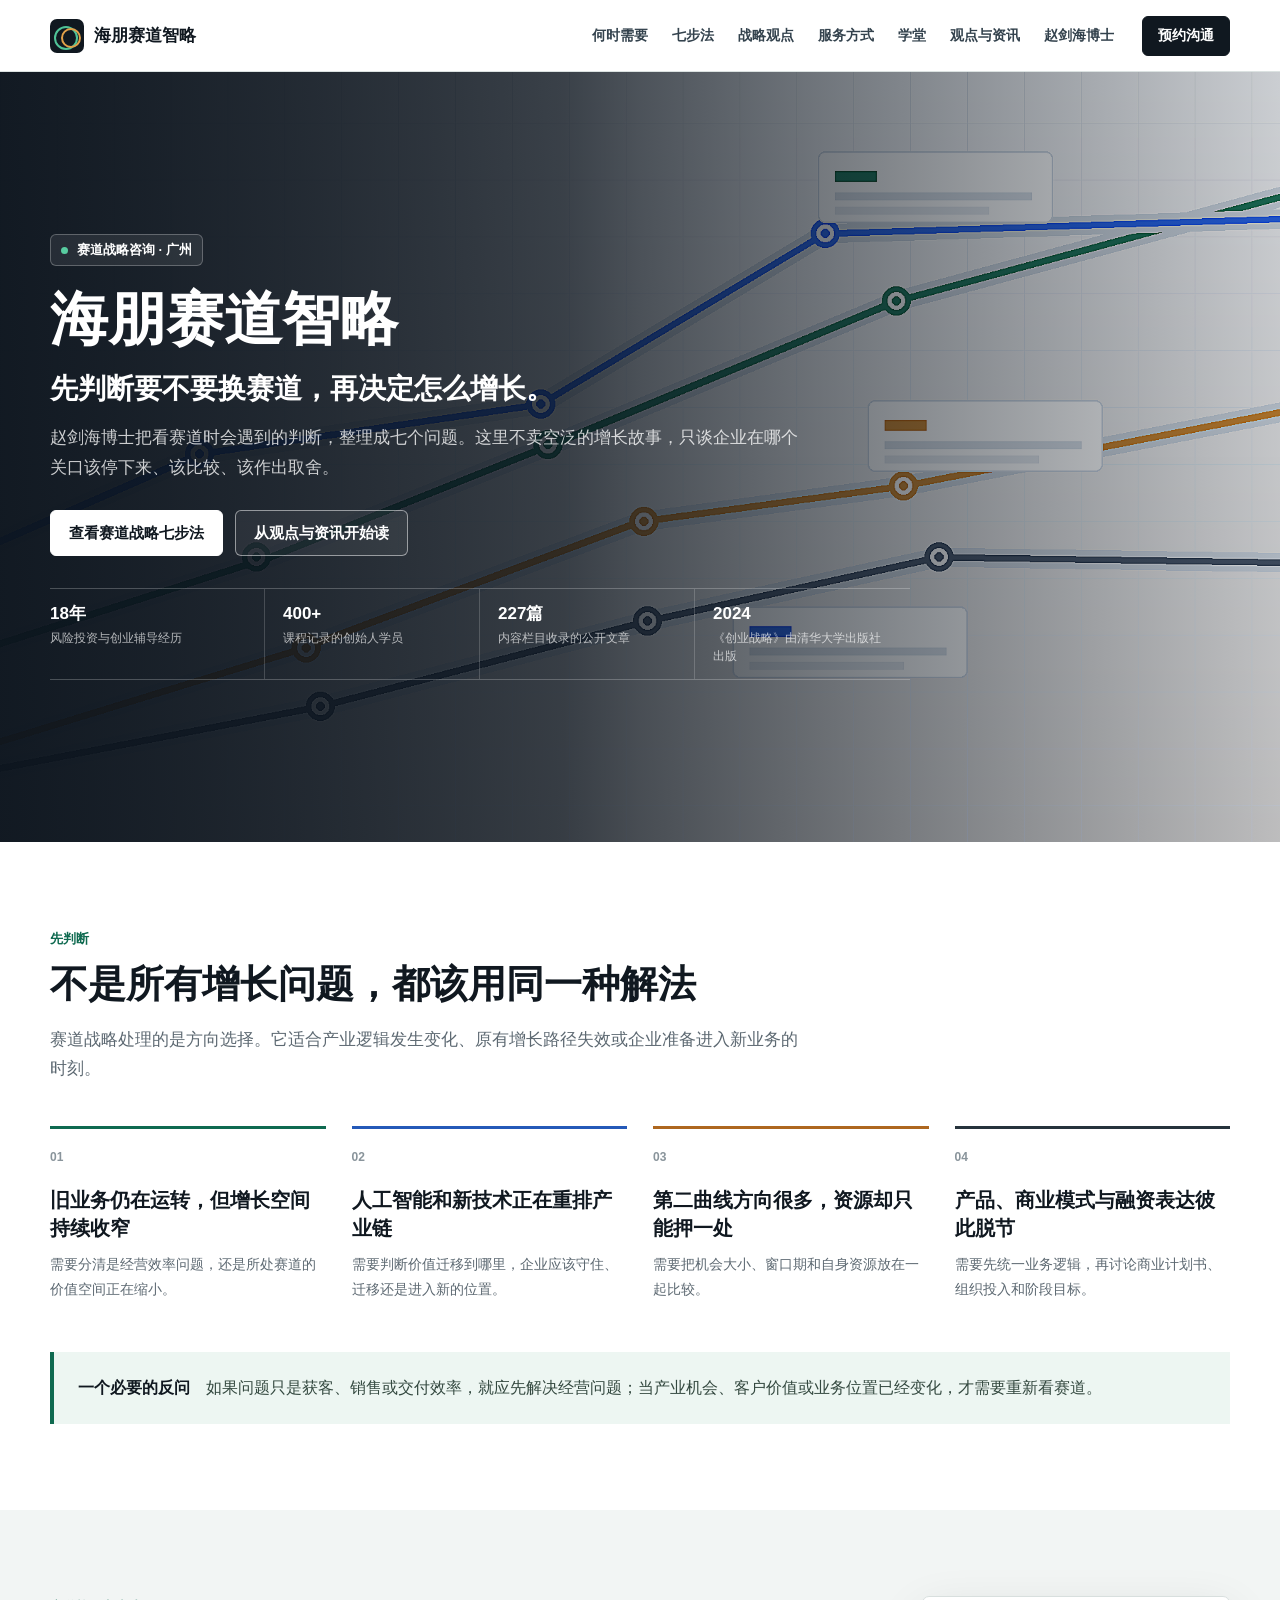
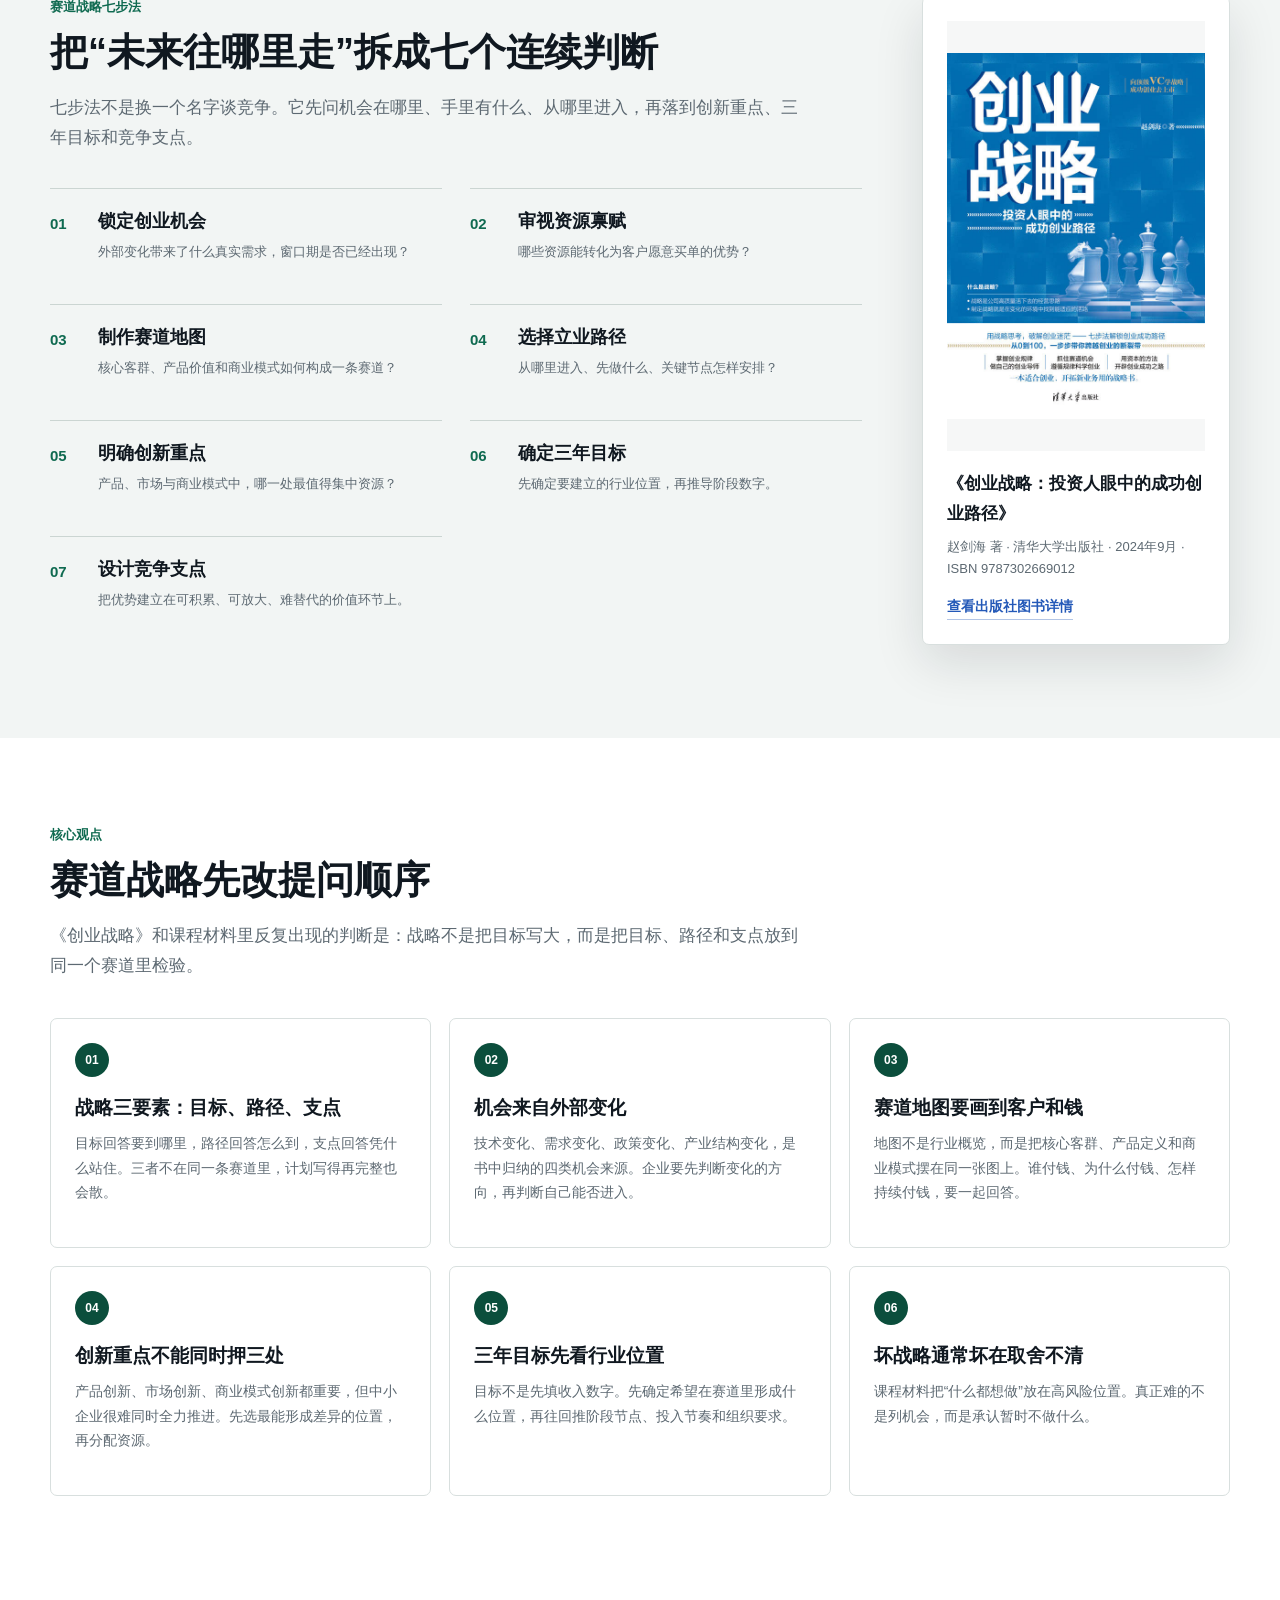
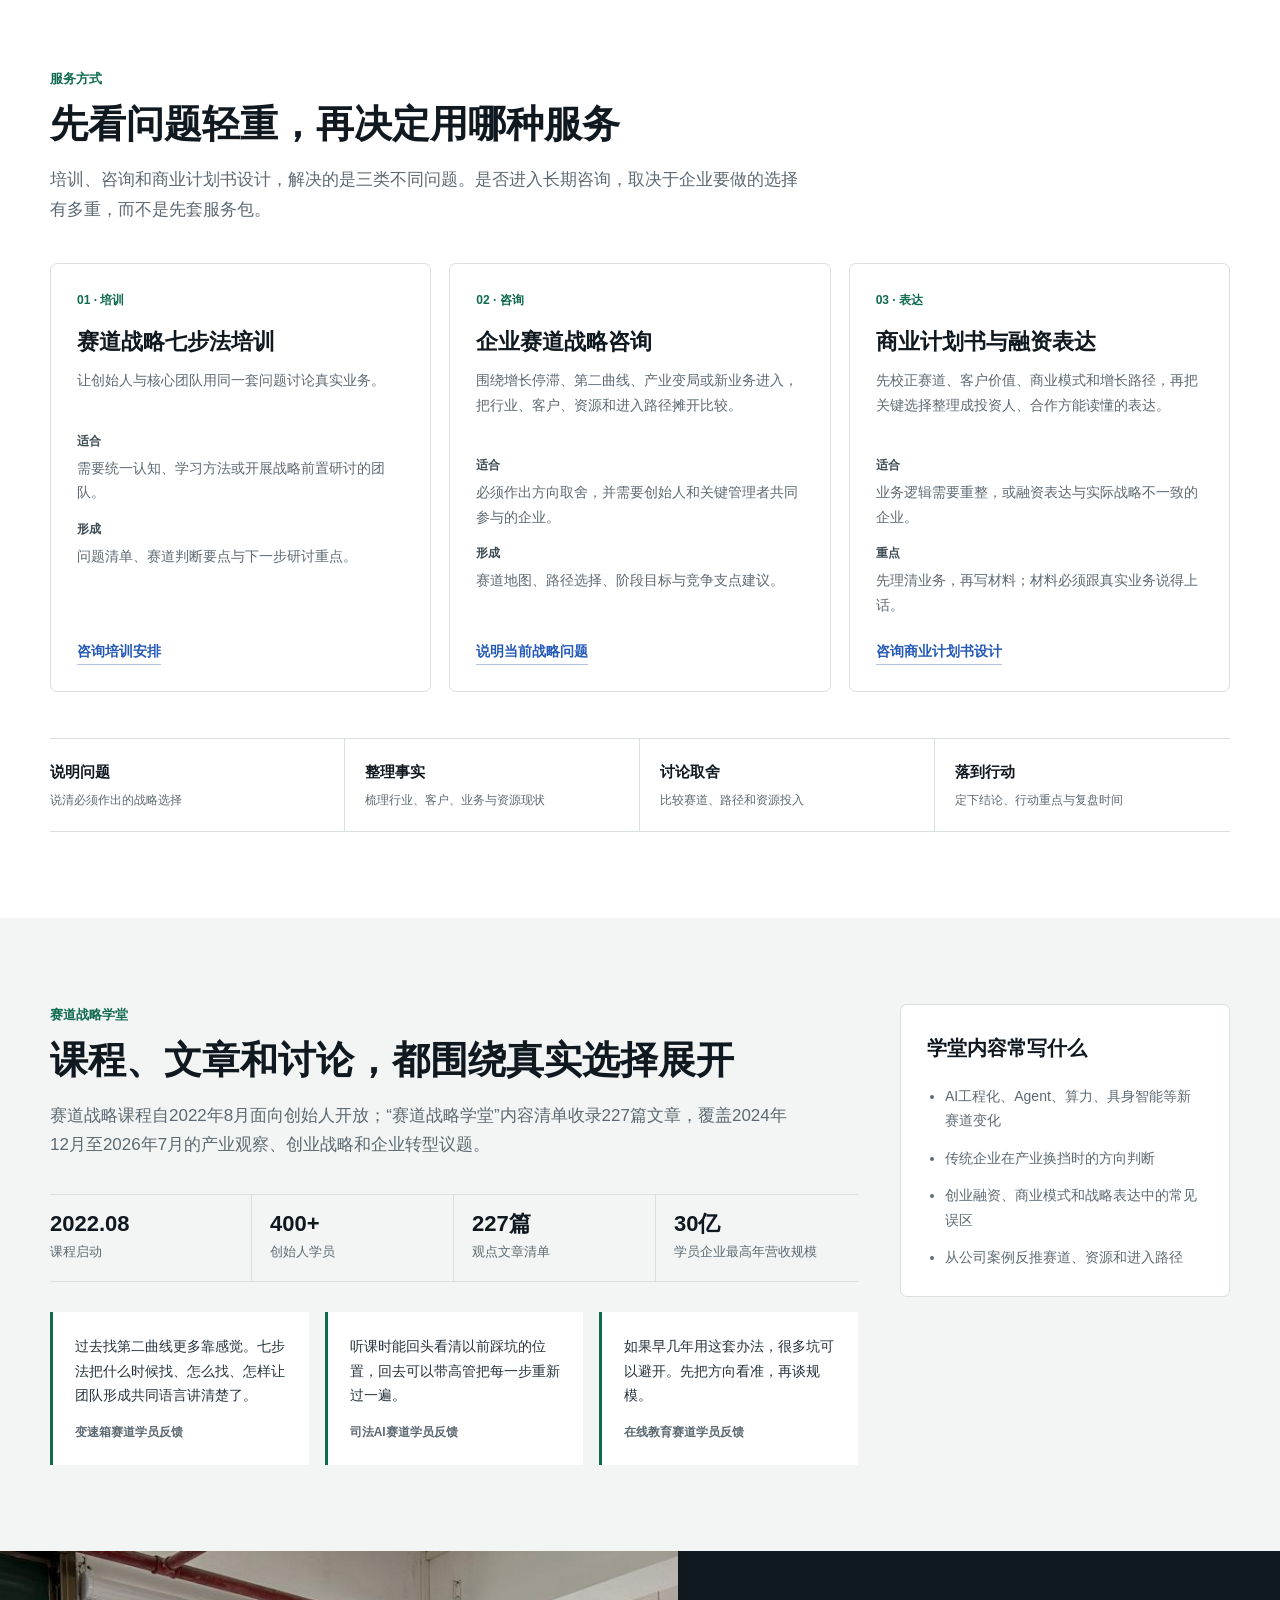
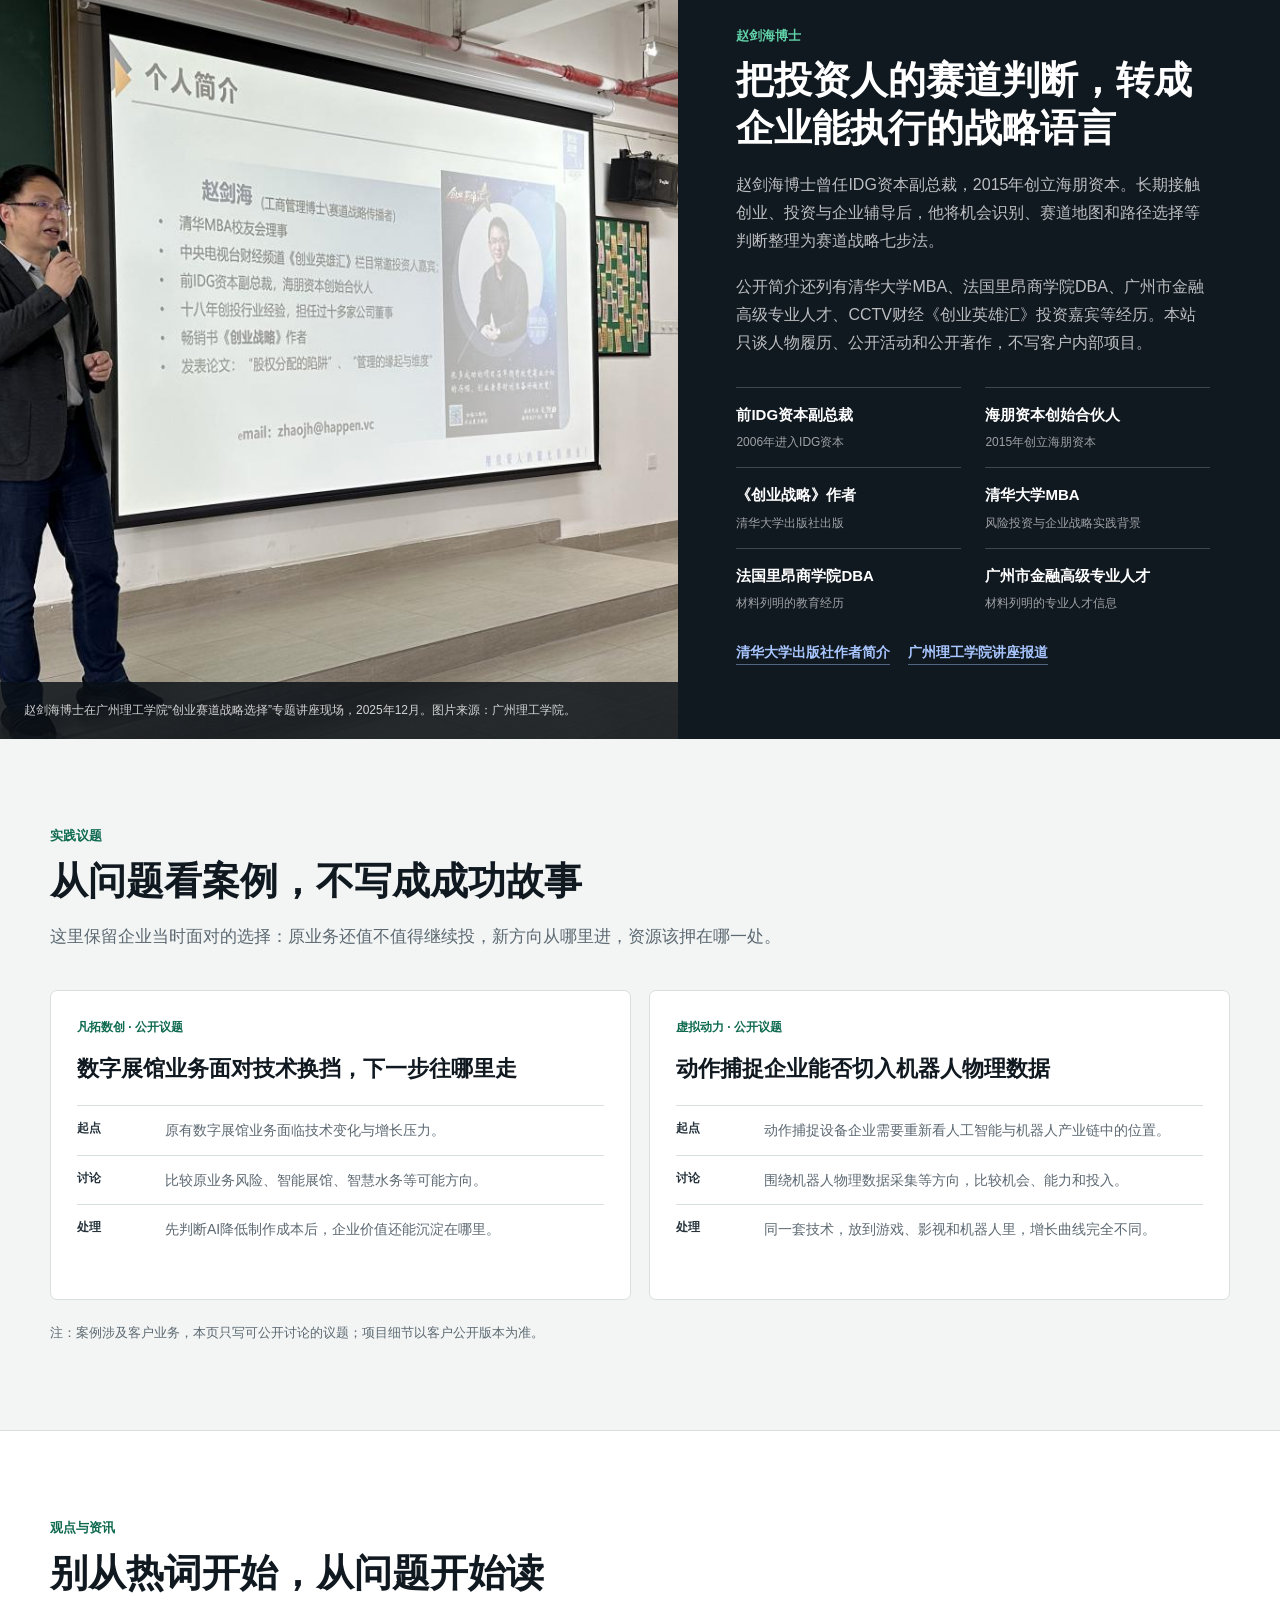
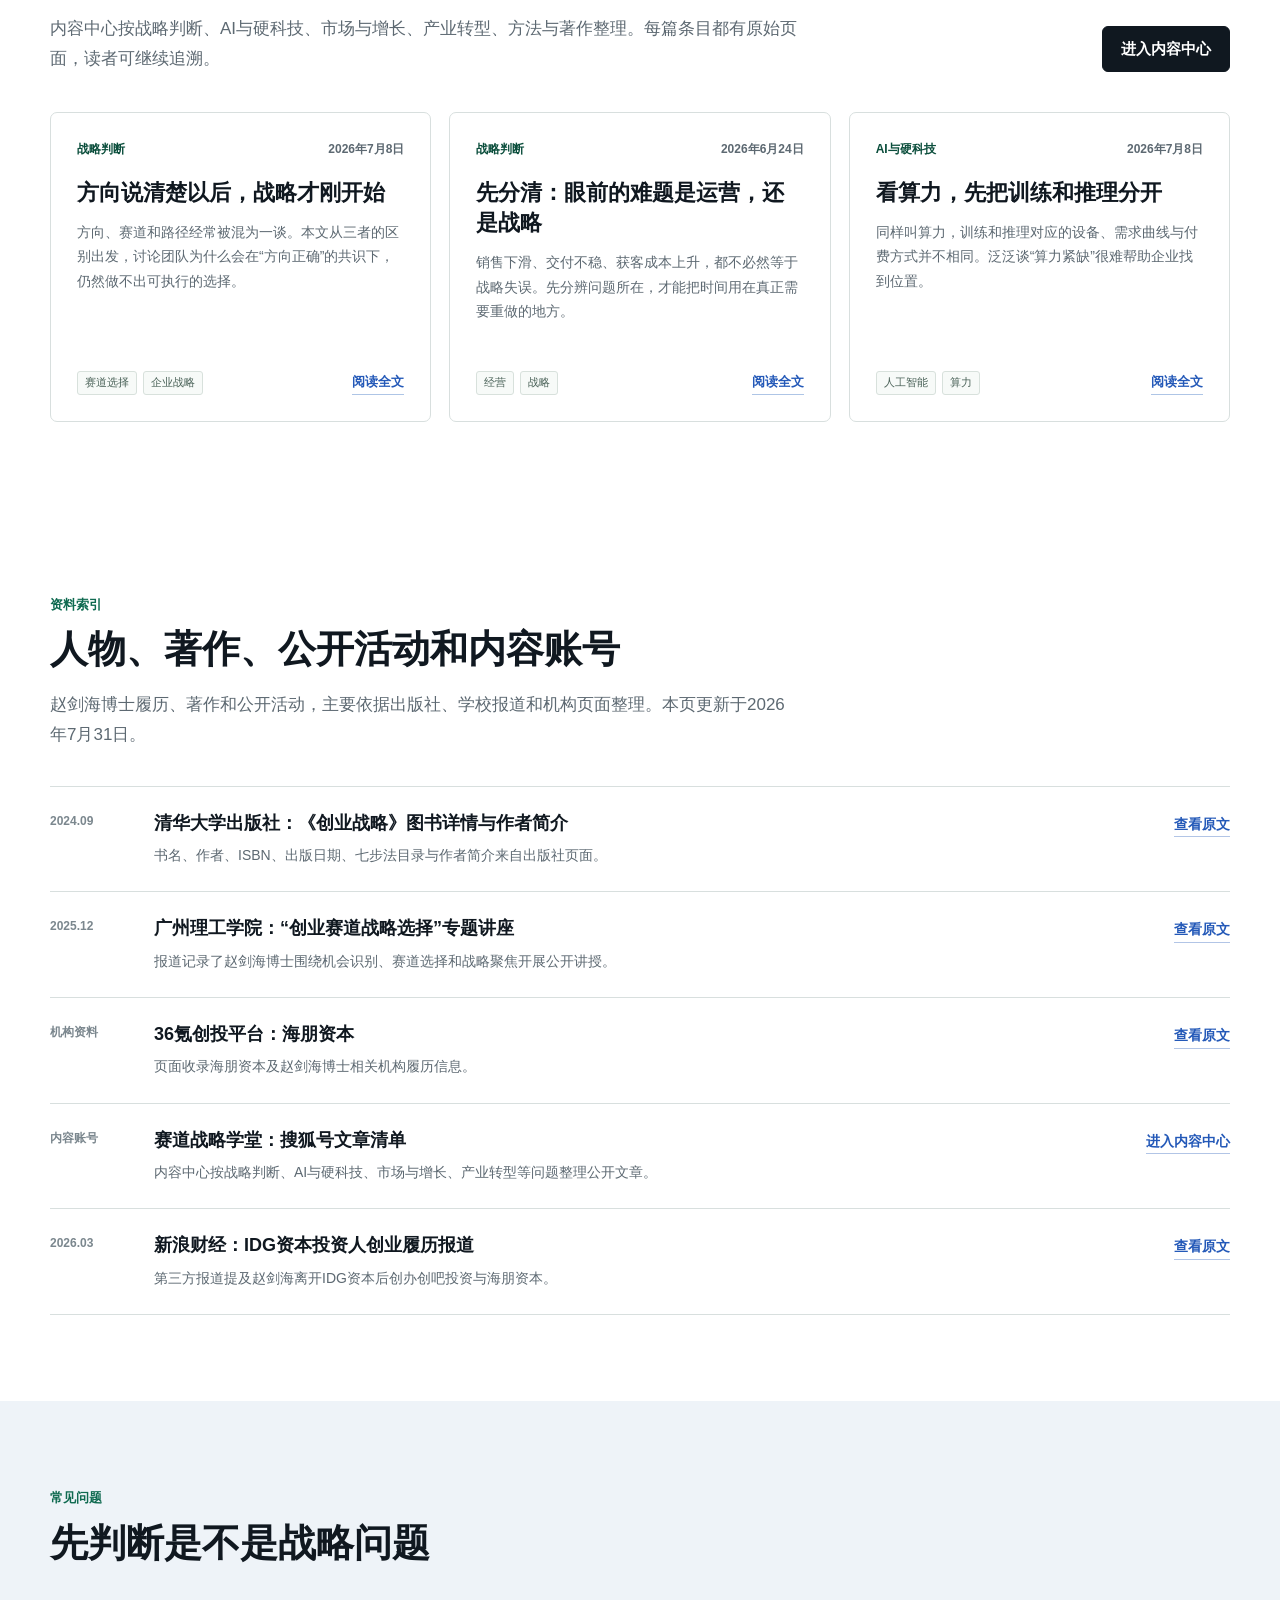
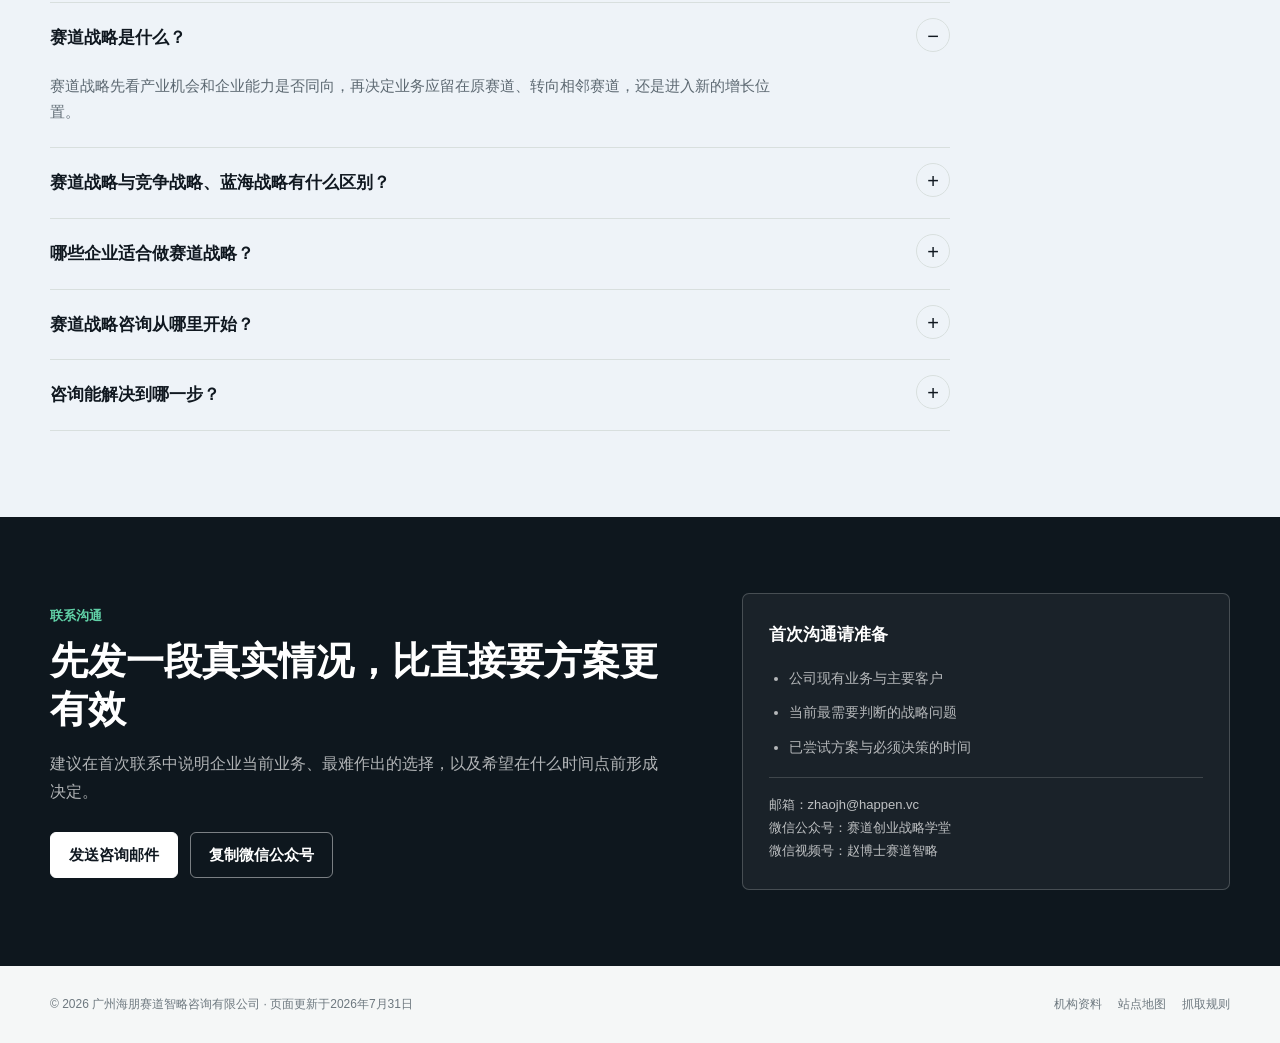
==== commit 282d9148: "新增资讯内容中心并清理网站文案" ====
--- a/index.html
+++ b/index.html
@@ -10,14 +10,14 @@
   <meta name="baiduspider" content="index,follow">
   <meta name="googlebot" content="index,follow">
   <meta name="theme-color" content="#101820">
-  <link rel="canonical" href="https://www.haipengsaidao.com/">
+  <link rel="canonical" href="https://zhyj20.github.io/haipeng/">
   <link rel="preload" as="image" href="assets/hero-track-map.png" fetchpriority="high">
   <link rel="stylesheet" href="styles.css">
   <meta property="og:type" content="website">
-  <meta property="og:url" content="https://www.haipengsaidao.com/">
+  <meta property="og:url" content="https://zhyj20.github.io/haipeng/">
   <meta property="og:title" content="海朋赛道智略｜先判断赛道，再设计增长">
   <meta property="og:description" content="以赵剑海博士提出的赛道战略七步法，帮助企业判断产业趋势、选择新赛道、设计增长路径。">
-  <meta property="og:image" content="https://www.haipengsaidao.com/assets/hero-track-map.png">
+  <meta property="og:image" content="https://zhyj20.github.io/haipeng/assets/hero-track-map.png">
   <meta property="og:image:alt" content="海朋赛道智略赛道地图视觉">
   <meta property="og:locale" content="zh_CN">
   <meta name="twitter:card" content="summary_large_image">
@@ -27,12 +27,12 @@
     "@graph": [
       {
         "@type": "Organization",
-        "@id": "https://www.haipengsaidao.com/#organization",
+        "@id": "https://zhyj20.github.io/haipeng/#organization",
         "name": "广州海朋赛道智略咨询有限公司",
         "alternateName": ["海朋赛道智略", "赛道创业战略学堂"],
-        "url": "https://www.haipengsaidao.com/",
+        "url": "https://zhyj20.github.io/haipeng/",
         "email": "zhaojh@happen.vc",
-        "founder": { "@id": "https://www.haipengsaidao.com/#zhao-jianhai" },
+        "founder": { "@id": "https://zhyj20.github.io/haipeng/#zhao-jianhai" },
         "areaServed": "CN",
         "knowsAbout": ["赛道战略", "创业战略", "赛道战略七步法", "企业第二曲线", "新业务战略", "人工智能产业变局", "赛道地图", "商业计划书设计"],
         "contactPoint": {
@@ -53,11 +53,11 @@
       },
       {
         "@type": "Person",
-        "@id": "https://www.haipengsaidao.com/#zhao-jianhai",
+        "@id": "https://zhyj20.github.io/haipeng/#zhao-jianhai",
         "name": "赵剑海",
         "alternateName": "赵博士",
         "jobTitle": "赛道战略顾问",
-        "affiliation": { "@id": "https://www.haipengsaidao.com/#organization" },
+        "affiliation": { "@id": "https://zhyj20.github.io/haipeng/#organization" },
         "description": "赵剑海博士，前IDG资本副总裁、海朋资本创始合伙人，《创业战略：投资人眼中的成功创业路径》作者。",
         "sameAs": [
           "https://www.tup.tsinghua.edu.cn/booksCenter/book_10512601.html",
@@ -67,39 +67,39 @@
       },
       {
         "@type": "Book",
-        "@id": "https://www.haipengsaidao.com/#book",
+        "@id": "https://zhyj20.github.io/haipeng/#book",
         "name": "创业战略：投资人眼中的成功创业路径",
         "isbn": "9787302669012",
         "datePublished": "2024-09-01",
-        "author": { "@id": "https://www.haipengsaidao.com/#zhao-jianhai" },
+        "author": { "@id": "https://zhyj20.github.io/haipeng/#zhao-jianhai" },
         "publisher": { "@type": "Organization", "name": "清华大学出版社" },
         "url": "https://www.tup.tsinghua.edu.cn/booksCenter/book_10512601.html"
       },
       {
         "@type": "WebSite",
-        "@id": "https://www.haipengsaidao.com/#website",
-        "url": "https://www.haipengsaidao.com/",
+        "@id": "https://zhyj20.github.io/haipeng/#website",
+        "url": "https://zhyj20.github.io/haipeng/",
         "name": "海朋赛道智略官网",
         "inLanguage": "zh-CN",
-        "publisher": { "@id": "https://www.haipengsaidao.com/#organization" }
+        "publisher": { "@id": "https://zhyj20.github.io/haipeng/#organization" }
       },
       {
         "@type": "WebPage",
-        "@id": "https://www.haipengsaidao.com/#webpage",
-        "url": "https://www.haipengsaidao.com/",
+        "@id": "https://zhyj20.github.io/haipeng/#webpage",
+        "url": "https://zhyj20.github.io/haipeng/",
         "name": "海朋赛道智略｜赵剑海博士的赛道战略七步法",
-        "isPartOf": { "@id": "https://www.haipengsaidao.com/#website" },
+        "isPartOf": { "@id": "https://zhyj20.github.io/haipeng/#website" },
         "about": [
-          { "@id": "https://www.haipengsaidao.com/#organization" },
-          { "@id": "https://www.haipengsaidao.com/#zhao-jianhai" },
-          { "@id": "https://www.haipengsaidao.com/#book" }
+          { "@id": "https://zhyj20.github.io/haipeng/#organization" },
+          { "@id": "https://zhyj20.github.io/haipeng/#zhao-jianhai" },
+          { "@id": "https://zhyj20.github.io/haipeng/#book" }
         ],
-        "dateModified": "2026-07-18",
+        "dateModified": "2026-07-31",
         "inLanguage": "zh-CN"
       },
       {
         "@type": "ItemList",
-        "@id": "https://www.haipengsaidao.com/#articles",
+        "@id": "https://zhyj20.github.io/haipeng/#articles",
         "name": "赛道战略学堂观点文章",
         "itemListElement": [
           {
@@ -130,7 +130,7 @@
       },
       {
         "@type": "FAQPage",
-        "@id": "https://www.haipengsaidao.com/#faq",
+        "@id": "https://zhyj20.github.io/haipeng/#faq",
         "mainEntity": [
           {
             "@type": "Question",
@@ -176,10 +176,10 @@
       <nav class="site-nav" id="primary-navigation" aria-label="主导航">
         <a href="#diagnosis">何时需要</a>
         <a href="#method">七步法</a>
-        <a href="#insights">核心观点</a>
+        <a href="#insights">战略观点</a>
         <a href="#services">服务方式</a>
         <a href="#academy">学堂</a>
-        <a href="#news">资讯</a>
+        <a href="articles.html">观点与资讯</a>
         <a href="#zhao">赵剑海博士</a>
       </nav>
       <a class="header-action" href="mailto:zhaojh@happen.vc?subject=赛道战略咨询">预约沟通</a>
@@ -192,10 +192,10 @@
         <span class="eyebrow">赛道战略咨询 · 广州</span>
         <h1 id="hero-title">海朋赛道智略</h1>
         <p class="hero-statement">先判断要不要换赛道，再决定怎么增长。</p>
-        <p class="hero-copy">赵剑海博士把投资人看赛道的经验，整理成七个问题，供创始人和管理层讨论取舍。本站集中呈现人物履历、七步法、著作观点、课程反馈、资讯文章与企业实践议题。</p>
+        <p class="hero-copy">赵剑海博士把看赛道时会遇到的判断，整理成七个问题。这里不卖空泛的增长故事，只谈企业在哪个关口该停下来、该比较、该作出取舍。</p>
         <div class="actions">
           <a class="button button-light" href="#method">查看赛道战略七步法</a>
-          <a class="button button-ghost" href="mailto:zhaojh@happen.vc?subject=赛道战略咨询">预约一次问题初谈</a>
+          <a class="button button-ghost" href="articles.html">从观点与资讯开始读</a>
         </div>
         <dl class="hero-evidence" aria-label="赵剑海博士公开履历要点">
           <div>
@@ -204,11 +204,11 @@
           </div>
           <div>
             <dt>400+</dt>
-            <dd>创始人学员（课程资料）</dd>
+            <dd>课程记录的创始人学员</dd>
           </div>
           <div>
             <dt>227篇</dt>
-            <dd>赛道战略学堂内容清单</dd>
+            <dd>内容栏目收录的公开文章</dd>
           </div>
           <div>
             <dt>2024</dt>
@@ -450,7 +450,7 @@
         <span class="section-label">赵剑海博士</span>
         <h2 id="zhao-title">把投资人的赛道判断，转成企业能执行的战略语言</h2>
         <p>赵剑海博士曾任IDG资本副总裁，2015年创立海朋资本。长期接触创业、投资与企业辅导后，他将机会识别、赛道地图和路径选择等判断整理为赛道战略七步法。</p>
-        <p>公司资料还列有清华大学MBA、法国里昂商学院DBA、广州市金融高级专业人才、CCTV财经《创业英雄汇》投资嘉宾等经历。本站只采用人物与方法论相关信息，不展开客户内部项目。</p>
+        <p>公开简介还列有清华大学MBA、法国里昂商学院DBA、广州市金融高级专业人才、CCTV财经《创业英雄汇》投资嘉宾等经历。本站只谈人物履历、公开活动和公开著作，不写客户内部项目。</p>
         <dl class="profile-facts">
           <div>
             <dt>前IDG资本副总裁</dt>
@@ -493,7 +493,7 @@
         </div>
         <div class="case-grid">
           <article class="case-card">
-            <span class="case-kicker">凡拓数创 · 案例材料</span>
+            <span class="case-kicker">凡拓数创 · 公开议题</span>
             <h3>数字展馆业务面对技术换挡，下一步往哪里走</h3>
             <ul class="case-points">
               <li><strong>起点</strong><span>原有数字展馆业务面临技术变化与增长压力。</span></li>
@@ -502,7 +502,7 @@
             </ul>
           </article>
           <article class="case-card">
-            <span class="case-kicker">虚拟动力 · 案例材料</span>
+            <span class="case-kicker">虚拟动力 · 公开议题</span>
             <h3>动作捕捉企业能否切入机器人物理数据</h3>
             <ul class="case-points">
               <li><strong>起点</strong><span>动作捕捉设备企业需要重新看人工智能与机器人产业链中的位置。</span></li>
@@ -515,55 +515,17 @@
       </div>
     </section>
 
-    <section class="section" id="news">
+    <section class="section content-hub" id="news">
       <div class="wrap">
-        <div class="section-head">
-          <span class="section-label">资讯与观点</span>
-          <h2>赛道战略学堂内容库</h2>
-          <p class="section-lead">“赛道战略学堂”内容表收录227篇文章，覆盖创业战略、AI产业、硬科技、消费与企业转型等议题。这里先列出近期条目和方法论条目，作为继续阅读入口。</p>
-        </div>
-        <div class="news-layout">
-          <article class="news-feature">
-            <span>近期文章</span>
-            <h3>最高明的战略，是告诉你哪场仗不该打</h3>
-            <p>文章以旅游线路推广为例，讨论为什么有些业务不能一上来就卖产品，而要先解决市场认知问题。</p>
-            <a class="text-link" href="https://www.sohu.com/a/1049612634_122188367" target="_blank" rel="noopener">阅读原文</a>
-          </article>
-          <div class="news-list">
-            <article>
-              <time>2026.07</time>
-              <div>
-                <h3>方向 ≠ 战略：90%的企业战略，只停留在第一层</h3>
-                <p>把“方向、赛道、路径”分开讨论，避免把宏大表达误当成战略。</p>
-              </div>
-              <a href="https://www.sohu.com/a/1047546130_122188367" target="_blank" rel="noopener">查看</a>
-            </article>
-            <article>
-              <time>2026.07</time>
-              <div>
-                <h3>WAIC前夜，大厂不再晒参数，AI工程化赛道谁在抢？</h3>
-                <p>从Agent工程化、企业平台和算力系统，看AI竞争如何从模型展示转向工程落地。</p>
-              </div>
-              <a href="https://www.sohu.com/a/1049607439_122188367" target="_blank" rel="noopener">查看</a>
-            </article>
-            <article>
-              <time>2026.07</time>
-              <div>
-                <h3>AI算力基建过剩还是不足？训练与推理的硬件鸿沟</h3>
-                <p>训练和推理不是同一类需求，判断算力赛道要先分清硬件、场景和商业节奏。</p>
-              </div>
-              <a href="https://www.sohu.com/a/1047546945_122188367" target="_blank" rel="noopener">查看</a>
-            </article>
-            <article>
-              <time>2026.06</time>
-              <div>
-                <h3>具身智能三重爆发赛道机会分析报告</h3>
-                <p>围绕产业落地、资本化和应用场景，观察具身智能从概念走向商业化的变化。</p>
-              </div>
-              <a href="https://www.sohu.com/a/1037823418_122188367" target="_blank" rel="noopener">查看</a>
-            </article>
-          </div>
-        </div>
+        <div class="content-hub-head">
+          <div class="section-head">
+            <span class="section-label">观点与资讯</span>
+            <h2>别从热词开始，从问题开始读</h2>
+            <p class="section-lead">内容中心按战略判断、AI与硬科技、市场与增长、产业转型、方法与著作整理。每篇条目都有原始页面，读者可继续追溯。</p>
+          </div>
+          <a class="button button-dark" href="articles.html">进入内容中心</a>
+        </div>
+        <div class="article-grid article-grid-home" data-home-articles></div>
       </div>
     </section>
 
@@ -572,7 +534,7 @@
         <div class="section-head">
           <span class="section-label">资料索引</span>
           <h2>人物、著作、公开活动和内容账号</h2>
-          <p class="section-lead">赵剑海博士履历、著作和公开活动，主要依据出版社、学校报道、机构页面和公司资料整理。本页更新于2026年7月18日。</p>
+          <p class="section-lead">赵剑海博士履历、著作和公开活动，主要依据出版社、学校报道和机构页面整理。本页更新于2026年7月31日。</p>
         </div>
         <div class="evidence-list">
           <article class="evidence-item">
@@ -603,9 +565,9 @@
             <span>内容账号</span>
             <div>
               <h3>赛道战略学堂：搜狐号文章清单</h3>
-              <p>《赛道战略学堂》内容表收录227篇文章，覆盖创业战略、AI产业、硬科技、消费与企业转型等议题。</p>
+              <p>内容中心按战略判断、AI与硬科技、市场与增长、产业转型等问题整理公开文章。</p>
             </div>
-            <a class="text-link" href="https://www.sohu.com/a/1049612634_122188367" target="_blank" rel="noopener">查看近期文章</a>
+            <a class="text-link" href="articles.html">进入内容中心</a>
           </article>
           <article class="evidence-item">
             <time datetime="2026-03-25">2026.03</time>
@@ -676,7 +638,7 @@
 
   <footer class="site-footer">
     <div class="wrap footer-inner">
-      <div>© 2026 广州海朋赛道智略咨询有限公司 · 资料更新于2026年7月18日</div>
+      <div>© 2026 广州海朋赛道智略咨询有限公司 · 页面更新于2026年7月31日</div>
       <div class="footer-links">
         <a href="llms.txt">机构资料</a>
         <a href="sitemap.xml">站点地图</a>
@@ -686,6 +648,8 @@
   </footer>
 
   <div class="toast" id="toast" role="status" aria-live="polite"></div>
-  <script src="main.js?v=20260718-1"></script>
+  <script src="main.js?v=20260731-1"></script>
+  <script src="content/articles.js?v=20260731-1"></script>
+  <script src="cms.js?v=20260731-1"></script>
 </body>
 </html>
--- a/styles.css
+++ b/styles.css
@@ -1620,3 +1620,487 @@
     animation-iteration-count: 1 !important;
   }
 }
+
+/* Content centre: the article collection uses the same visual language as the main site. */
+.content-hub {
+  border-top: 1px solid var(--line);
+}
+
+.content-hub-head {
+  display: flex;
+  align-items: end;
+  justify-content: space-between;
+  gap: 32px;
+}
+
+.content-hub-head .button {
+  flex: 0 0 auto;
+  margin-bottom: 2px;
+}
+
+.article-grid {
+  display: grid;
+  grid-template-columns: repeat(3, minmax(0, 1fr));
+  gap: 18px;
+}
+
+.article-grid-home {
+  margin-top: 38px;
+}
+
+.article-card {
+  display: flex;
+  flex-direction: column;
+  min-height: 310px;
+  padding: 26px;
+  border: 1px solid var(--line);
+  border-radius: 7px;
+  background: #fff;
+}
+
+.article-card:hover {
+  border-color: #9ab6a9;
+}
+
+.article-card-meta {
+  display: flex;
+  align-items: center;
+  justify-content: space-between;
+  gap: 12px;
+  color: var(--muted);
+  font-size: 12px;
+  font-weight: 750;
+}
+
+.article-card-meta span {
+  color: var(--green-dark);
+}
+
+.article-card h3 {
+  margin-top: 18px;
+  font-size: 22px;
+  line-height: 1.38;
+}
+
+.article-card h3 a:hover {
+  color: var(--green-dark);
+}
+
+.article-card > p {
+  margin-top: 12px;
+  color: var(--muted);
+  font-size: 14px;
+  line-height: 1.75;
+}
+
+.article-card-bottom {
+  display: flex;
+  align-items: end;
+  justify-content: space-between;
+  gap: 14px;
+  margin-top: auto;
+  padding-top: 22px;
+}
+
+.tag-list {
+  display: flex;
+  flex-wrap: wrap;
+  gap: 6px;
+}
+
+.tag-list span {
+  padding: 4px 7px;
+  color: #496157;
+  border: 1px solid #d8e1dc;
+  border-radius: 3px;
+  background: #f7faf8;
+  font-size: 11px;
+  line-height: 1.2;
+}
+
+.article-arrow,
+.back-link {
+  flex: 0 0 auto;
+  color: var(--blue);
+  border-bottom: 1px solid #aec5e6;
+  font-size: 13px;
+  font-weight: 800;
+}
+
+.article-arrow:hover,
+.back-link:hover {
+  color: var(--green-dark);
+  border-color: var(--green-dark);
+}
+
+.archive-hero {
+  padding: 116px 0 96px;
+  color: #fff;
+  background-image:
+    linear-gradient(90deg, rgba(12, 20, 29, 0.94) 0%, rgba(12, 20, 29, 0.81) 61%, rgba(12, 20, 29, 0.55) 100%),
+    url("assets/hero-track-map.png");
+  background-position: center;
+  background-size: cover;
+}
+
+.archive-hero .wrap {
+  max-width: 900px;
+}
+
+.archive-hero .eyebrow {
+  color: #61d2a8;
+}
+
+.archive-hero h1 {
+  max-width: 720px;
+  margin-top: 18px;
+  font-size: 64px;
+  line-height: 1.12;
+}
+
+.archive-hero p:not(.eyebrow) {
+  max-width: 660px;
+  margin-top: 20px;
+  color: rgba(255, 255, 255, 0.78);
+  font-size: 17px;
+  line-height: 1.8;
+}
+
+.archive-shell {
+  padding: 62px 0 84px;
+}
+
+.archive-toolbar {
+  display: grid;
+  grid-template-columns: minmax(0, 1fr) minmax(260px, 340px);
+  gap: 22px;
+  align-items: start;
+}
+
+.category-filter {
+  display: flex;
+  flex-wrap: wrap;
+  gap: 8px;
+}
+
+.category-filter button {
+  min-height: 38px;
+  padding: 0 13px;
+  color: var(--ink-soft);
+  border: 1px solid var(--line);
+  border-radius: 4px;
+  background: #fff;
+  cursor: pointer;
+  font-size: 13px;
+  font-weight: 750;
+}
+
+.category-filter button:hover,
+.category-filter button.is-active {
+  color: #fff;
+  border-color: var(--ink);
+  background: var(--ink);
+}
+
+.article-search {
+  display: block;
+}
+
+.article-search input {
+  width: 100%;
+  min-height: 40px;
+  padding: 0 13px;
+  color: var(--ink);
+  border: 1px solid var(--line);
+  border-radius: 4px;
+  background: #fff;
+  font: inherit;
+  font-size: 14px;
+}
+
+.article-search input:focus {
+  outline: 2px solid #80b89f;
+  outline-offset: 2px;
+  border-color: #80b89f;
+}
+
+.archive-status {
+  margin: 28px 0 18px;
+  color: var(--muted);
+  font-size: 13px;
+}
+
+.archive-empty {
+  grid-column: 1 / -1;
+  padding: 42px 0;
+  border-top: 1px solid var(--line);
+  border-bottom: 1px solid var(--line);
+}
+
+.archive-empty p {
+  margin-top: 8px;
+  color: var(--muted);
+}
+
+.pagination {
+  display: flex;
+  align-items: center;
+  justify-content: center;
+  gap: 14px;
+  min-height: 44px;
+  margin-top: 42px;
+}
+
+.pagination button {
+  min-height: 38px;
+  padding: 0 14px;
+  color: var(--ink);
+  border: 1px solid var(--line);
+  border-radius: 4px;
+  background: #fff;
+  cursor: pointer;
+  font: inherit;
+  font-size: 13px;
+  font-weight: 750;
+}
+
+.pagination button:not(:disabled):hover {
+  color: #fff;
+  border-color: var(--ink);
+  background: var(--ink);
+}
+
+.pagination button:disabled {
+  color: #a9b0b4;
+  cursor: not-allowed;
+}
+
+.pagination span {
+  color: var(--muted);
+  font-size: 13px;
+}
+
+.content-note {
+  padding: 28px 0;
+  border-top: 1px solid var(--line);
+  color: var(--muted);
+  background: #f5f7f7;
+}
+
+.content-note .wrap {
+  display: grid;
+  grid-template-columns: 130px minmax(0, 1fr);
+  gap: 18px;
+}
+
+.content-note strong {
+  color: var(--ink);
+}
+
+.content-note p {
+  font-size: 13px;
+  line-height: 1.75;
+}
+
+.content-note code {
+  color: var(--ink);
+  font-family: Consolas, "Courier New", monospace;
+}
+
+.article-detail {
+  width: min(100% - 40px, 900px);
+  margin: 0 auto;
+  padding: 84px 0 96px;
+}
+
+.article-detail-head {
+  padding-bottom: 42px;
+  border-bottom: 1px solid var(--line);
+}
+
+.article-detail-head .article-card-meta {
+  justify-content: flex-start;
+  gap: 18px;
+  margin-top: 34px;
+}
+
+.article-detail h1 {
+  max-width: 820px;
+  margin-top: 18px;
+  font-size: 56px;
+  line-height: 1.22;
+}
+
+.article-dek {
+  max-width: 720px;
+  margin-top: 20px;
+  color: var(--muted);
+  font-size: 18px;
+  line-height: 1.8;
+}
+
+.article-tags {
+  margin-top: 26px;
+}
+
+.article-detail-body {
+  max-width: 720px;
+  padding: 42px 0 20px;
+}
+
+.article-detail-body p {
+  margin-top: 20px;
+  color: #26333c;
+  font-size: 18px;
+  line-height: 2;
+}
+
+.source-note {
+  display: grid;
+  grid-template-columns: 130px minmax(0, 1fr) auto;
+  gap: 20px;
+  align-items: center;
+  margin-top: 34px;
+  padding: 26px 0;
+  border-top: 1px solid var(--line);
+  border-bottom: 1px solid var(--line);
+}
+
+.source-note p {
+  color: var(--muted);
+  font-size: 14px;
+  line-height: 1.7;
+}
+
+.source-note .button {
+  min-height: 38px;
+  padding: 0 12px;
+  white-space: nowrap;
+}
+
+.source-note > span {
+  grid-column: 2;
+  color: #768288;
+  font-size: 12px;
+}
+
+.article-not-found {
+  width: min(100% - 40px, 850px);
+  min-height: 58vh;
+  padding: 110px 0;
+  margin: 0 auto;
+}
+
+.article-not-found h1 {
+  margin-top: 18px;
+  font-size: 42px;
+}
+
+.article-not-found > p:not(.eyebrow) {
+  margin-top: 16px;
+  color: var(--muted);
+}
+
+.article-not-found .button {
+  margin-top: 28px;
+}
+
+@media (max-width: 1000px) {
+  .article-grid {
+    grid-template-columns: repeat(2, minmax(0, 1fr));
+  }
+}
+
+@media (max-width: 840px) {
+  .content-hub-head,
+  .archive-toolbar,
+  .source-note {
+    grid-template-columns: 1fr;
+  }
+
+  .content-hub-head {
+    display: grid;
+    align-items: start;
+  }
+
+  .content-hub-head .button {
+    justify-self: start;
+    margin-top: 4px;
+  }
+
+  .source-note > span {
+    grid-column: 1;
+  }
+
+  .archive-hero h1 {
+    font-size: 50px;
+  }
+
+  .article-detail h1 {
+    font-size: 44px;
+  }
+}
+
+@media (max-width: 580px) {
+  .article-grid {
+    grid-template-columns: 1fr;
+    gap: 14px;
+  }
+
+  .article-card {
+    min-height: 0;
+    padding: 21px;
+  }
+
+  .article-card h3 {
+    font-size: 20px;
+  }
+
+  .archive-hero {
+    padding: 82px 0 70px;
+    background-position: 62% center;
+  }
+
+  .archive-hero h1 {
+    font-size: 38px;
+  }
+
+  .archive-hero p:not(.eyebrow) {
+    font-size: 15px;
+  }
+
+  .archive-shell {
+    padding: 42px 0 58px;
+  }
+
+  .category-filter button {
+    min-height: 36px;
+  }
+
+  .content-note .wrap {
+    grid-template-columns: 1fr;
+    gap: 8px;
+  }
+
+  .article-detail {
+    width: min(100% - 28px, 900px);
+    padding: 58px 0 66px;
+  }
+
+  .article-detail h1 {
+    font-size: 34px;
+  }
+
+  .article-dek,
+  .article-detail-body p {
+    font-size: 16px;
+  }
+
+  .article-detail-body {
+    padding-top: 30px;
+  }
+
+  .source-note {
+    gap: 14px;
+  }
+}
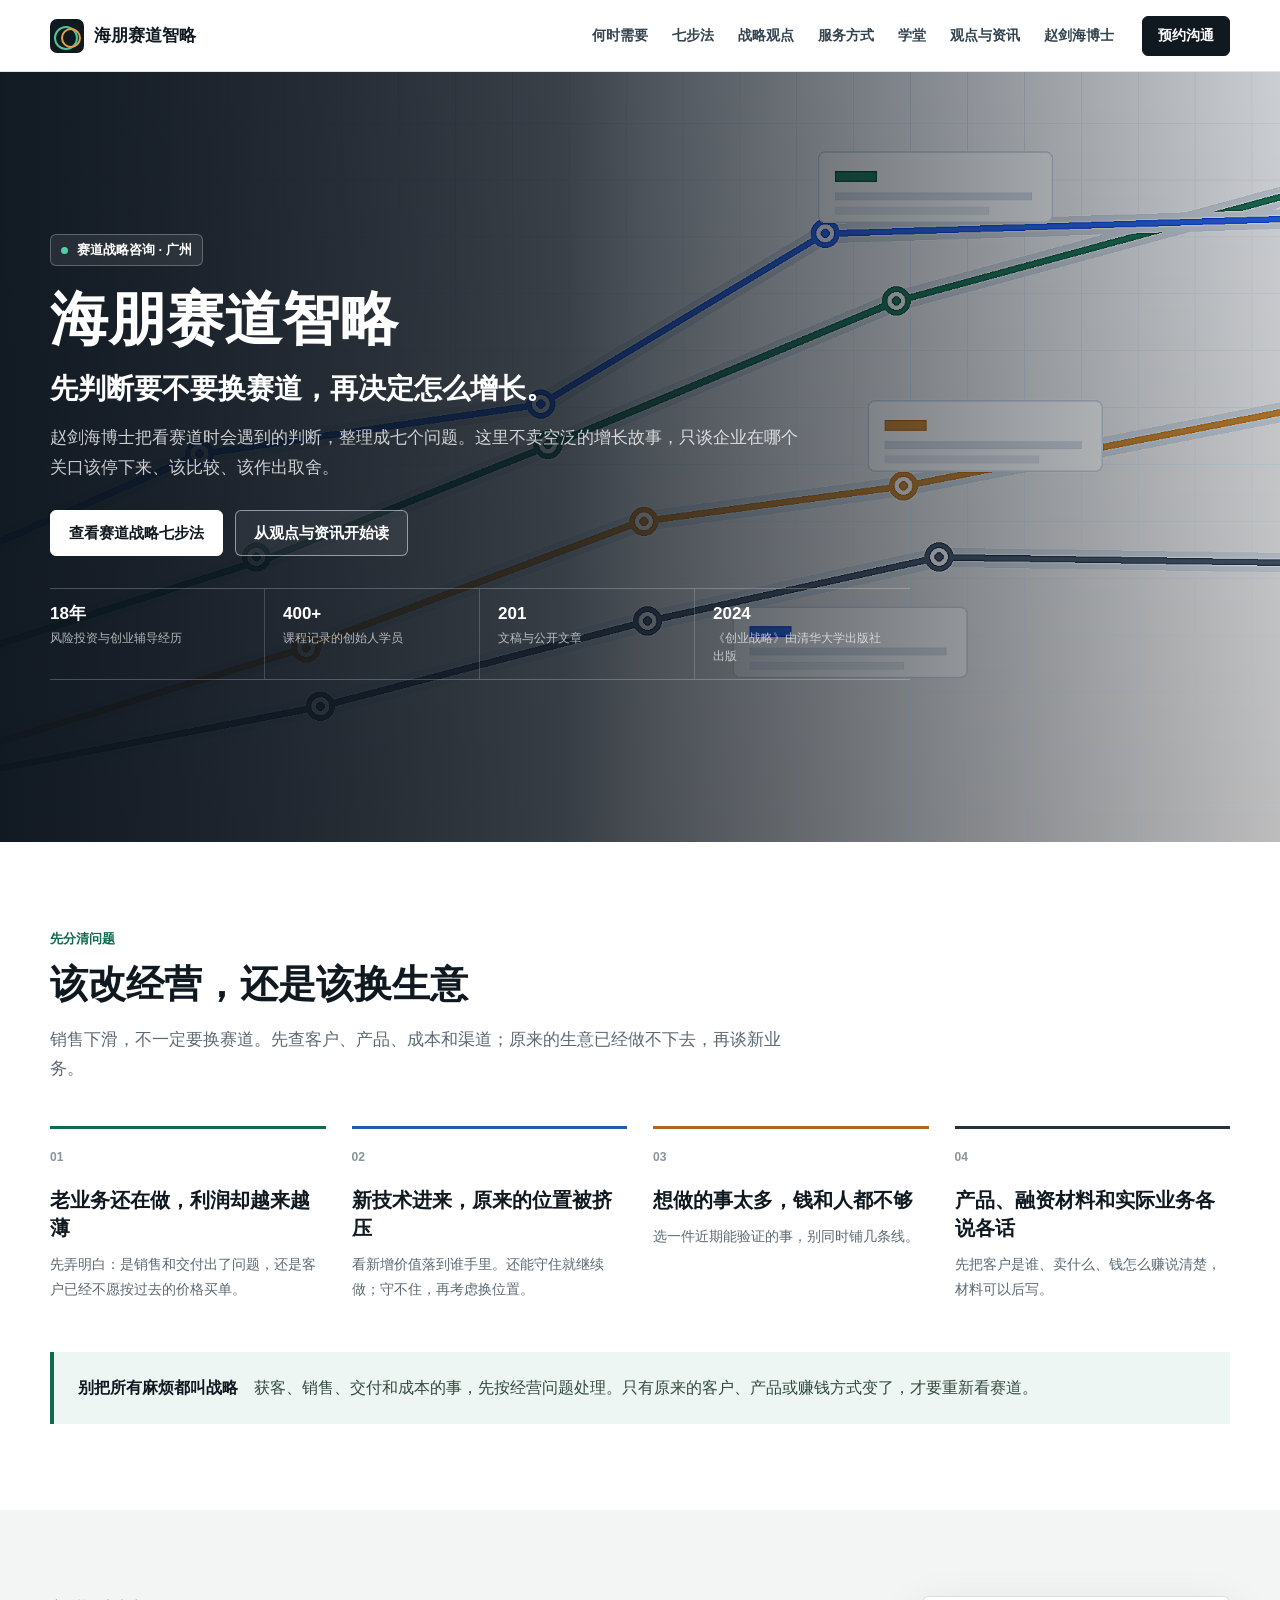
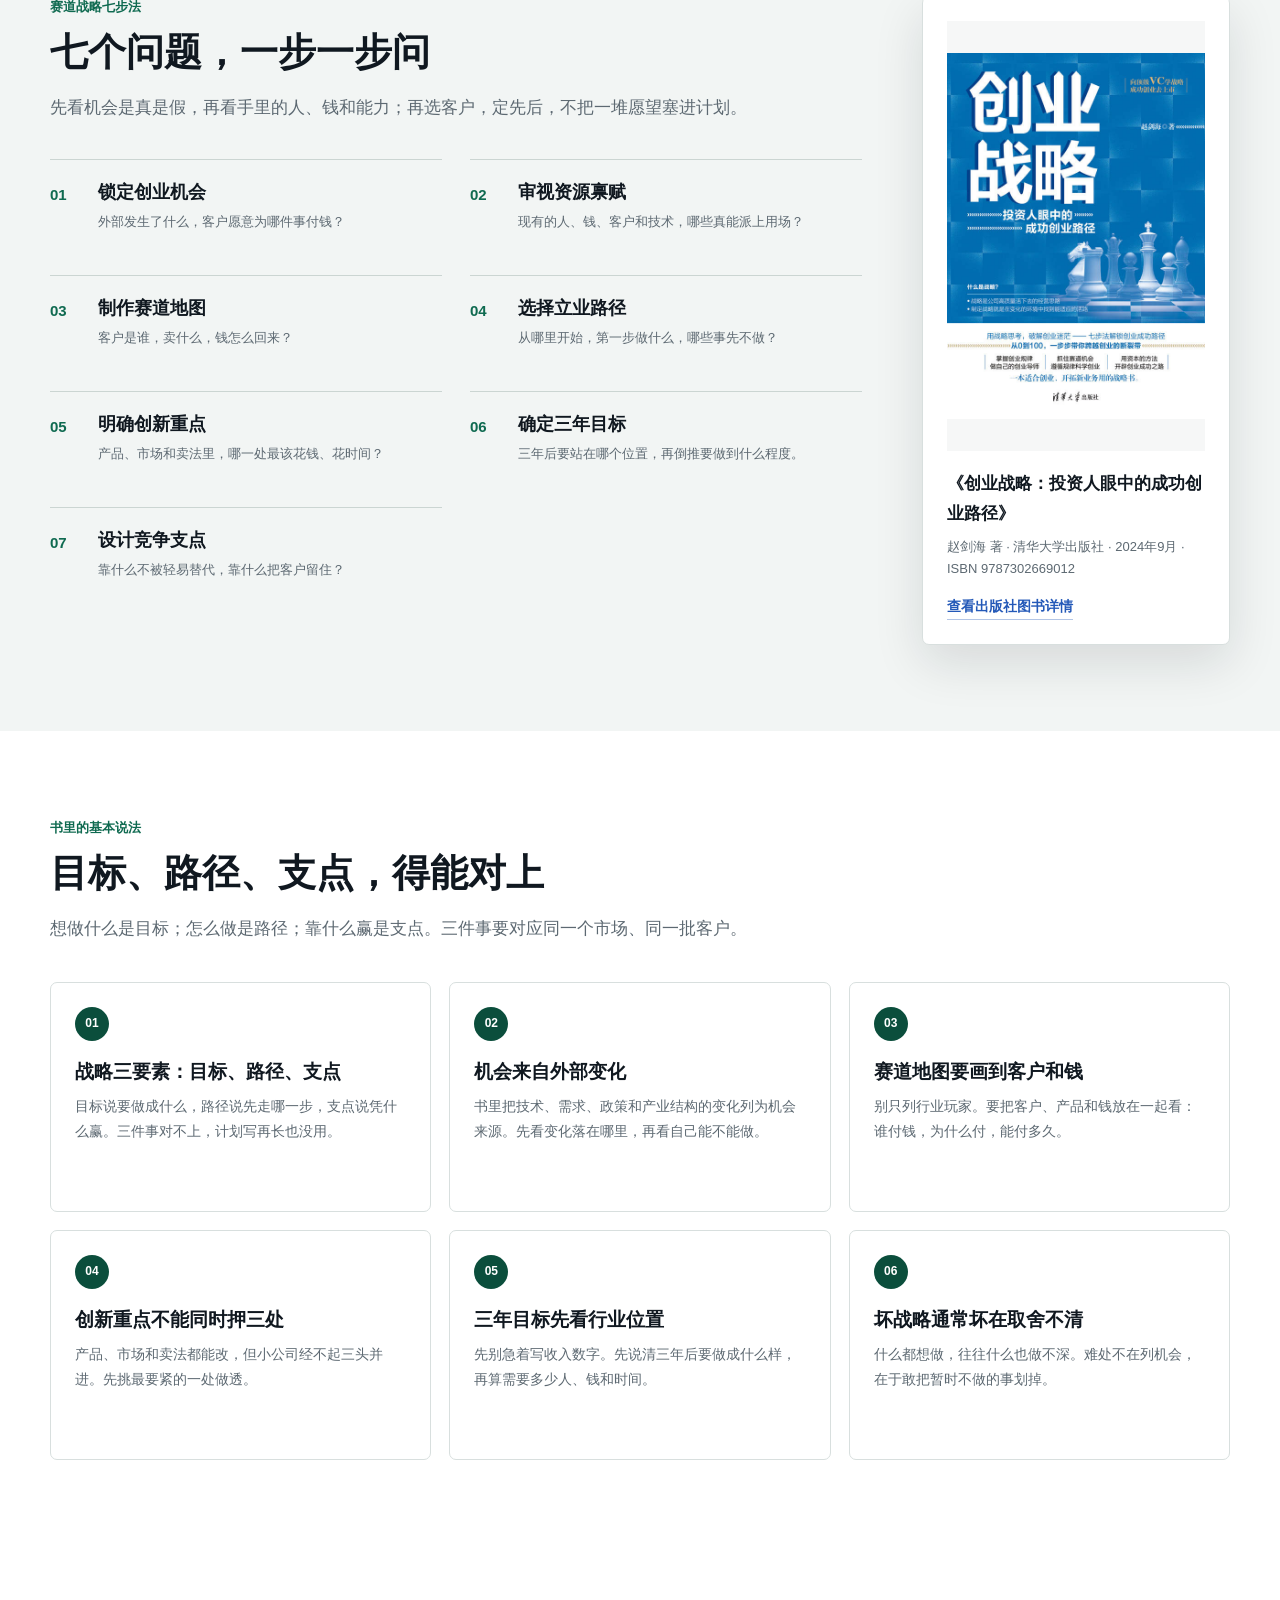
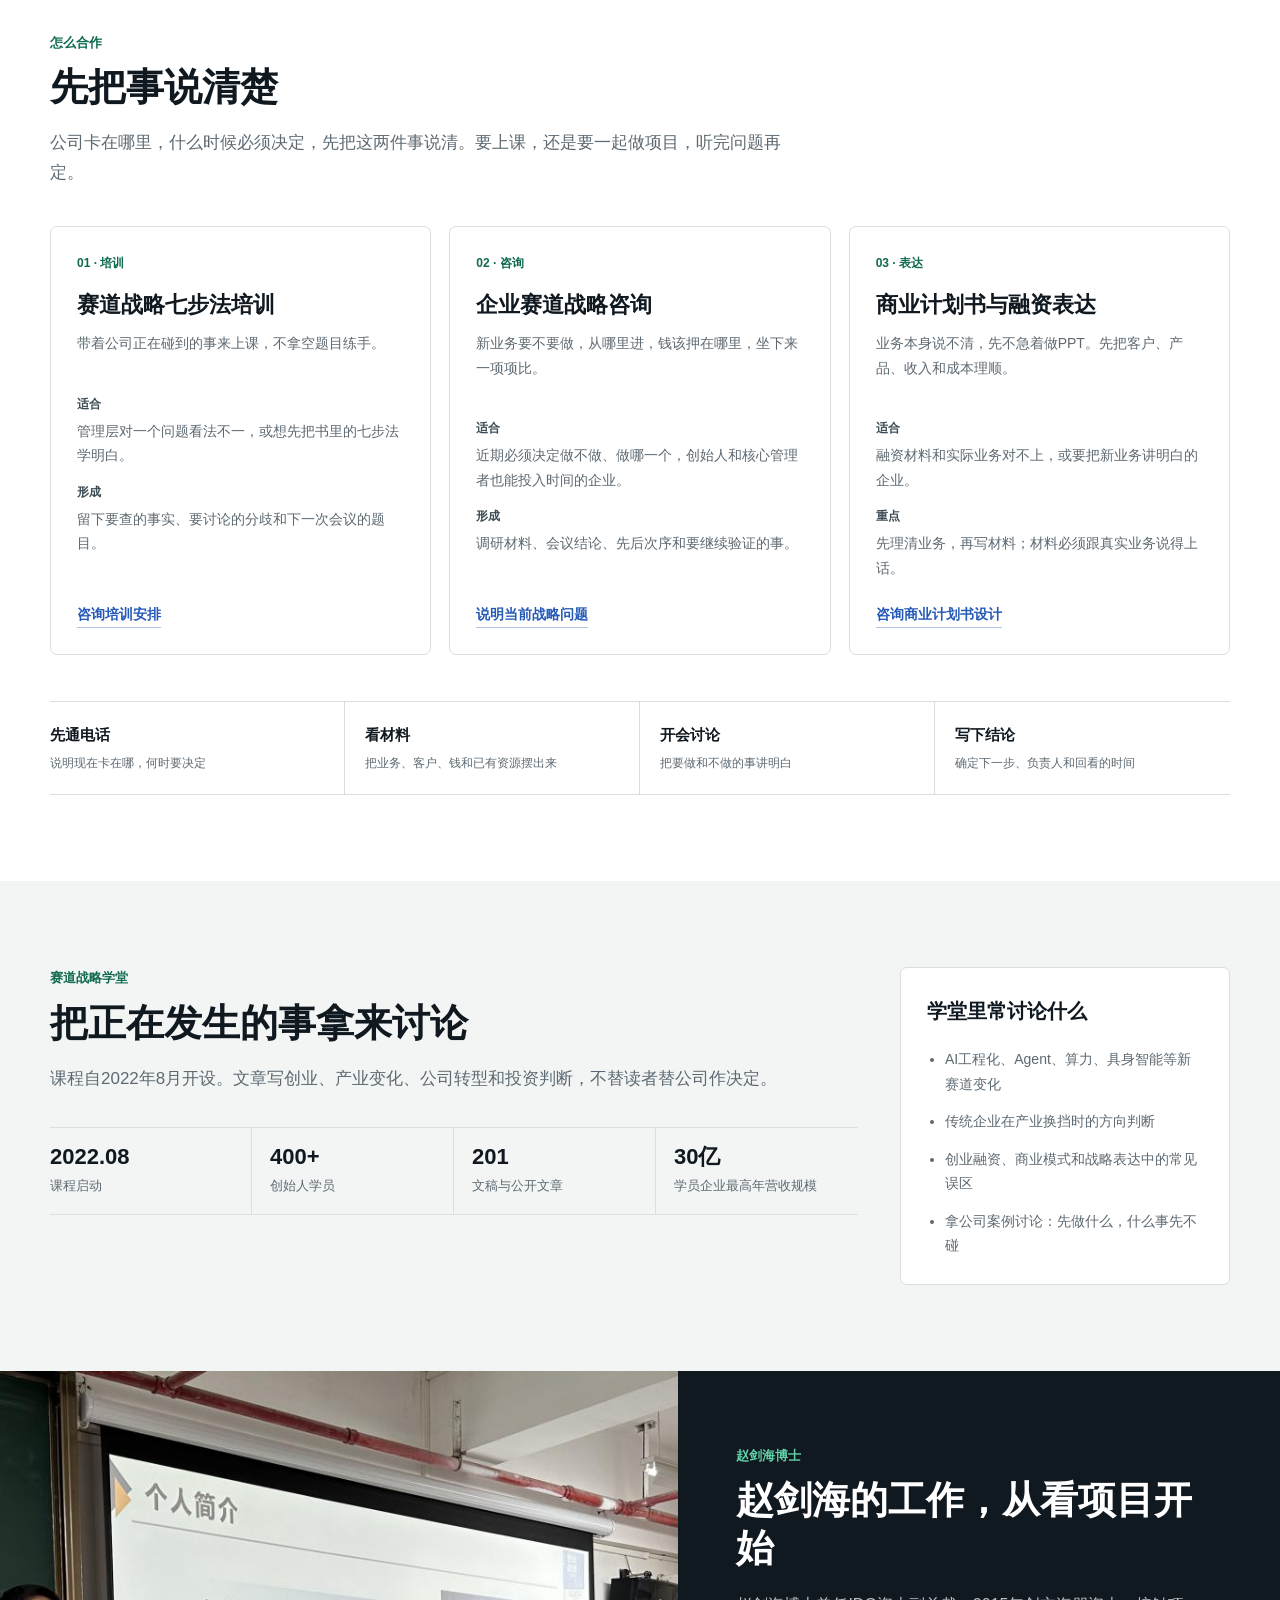
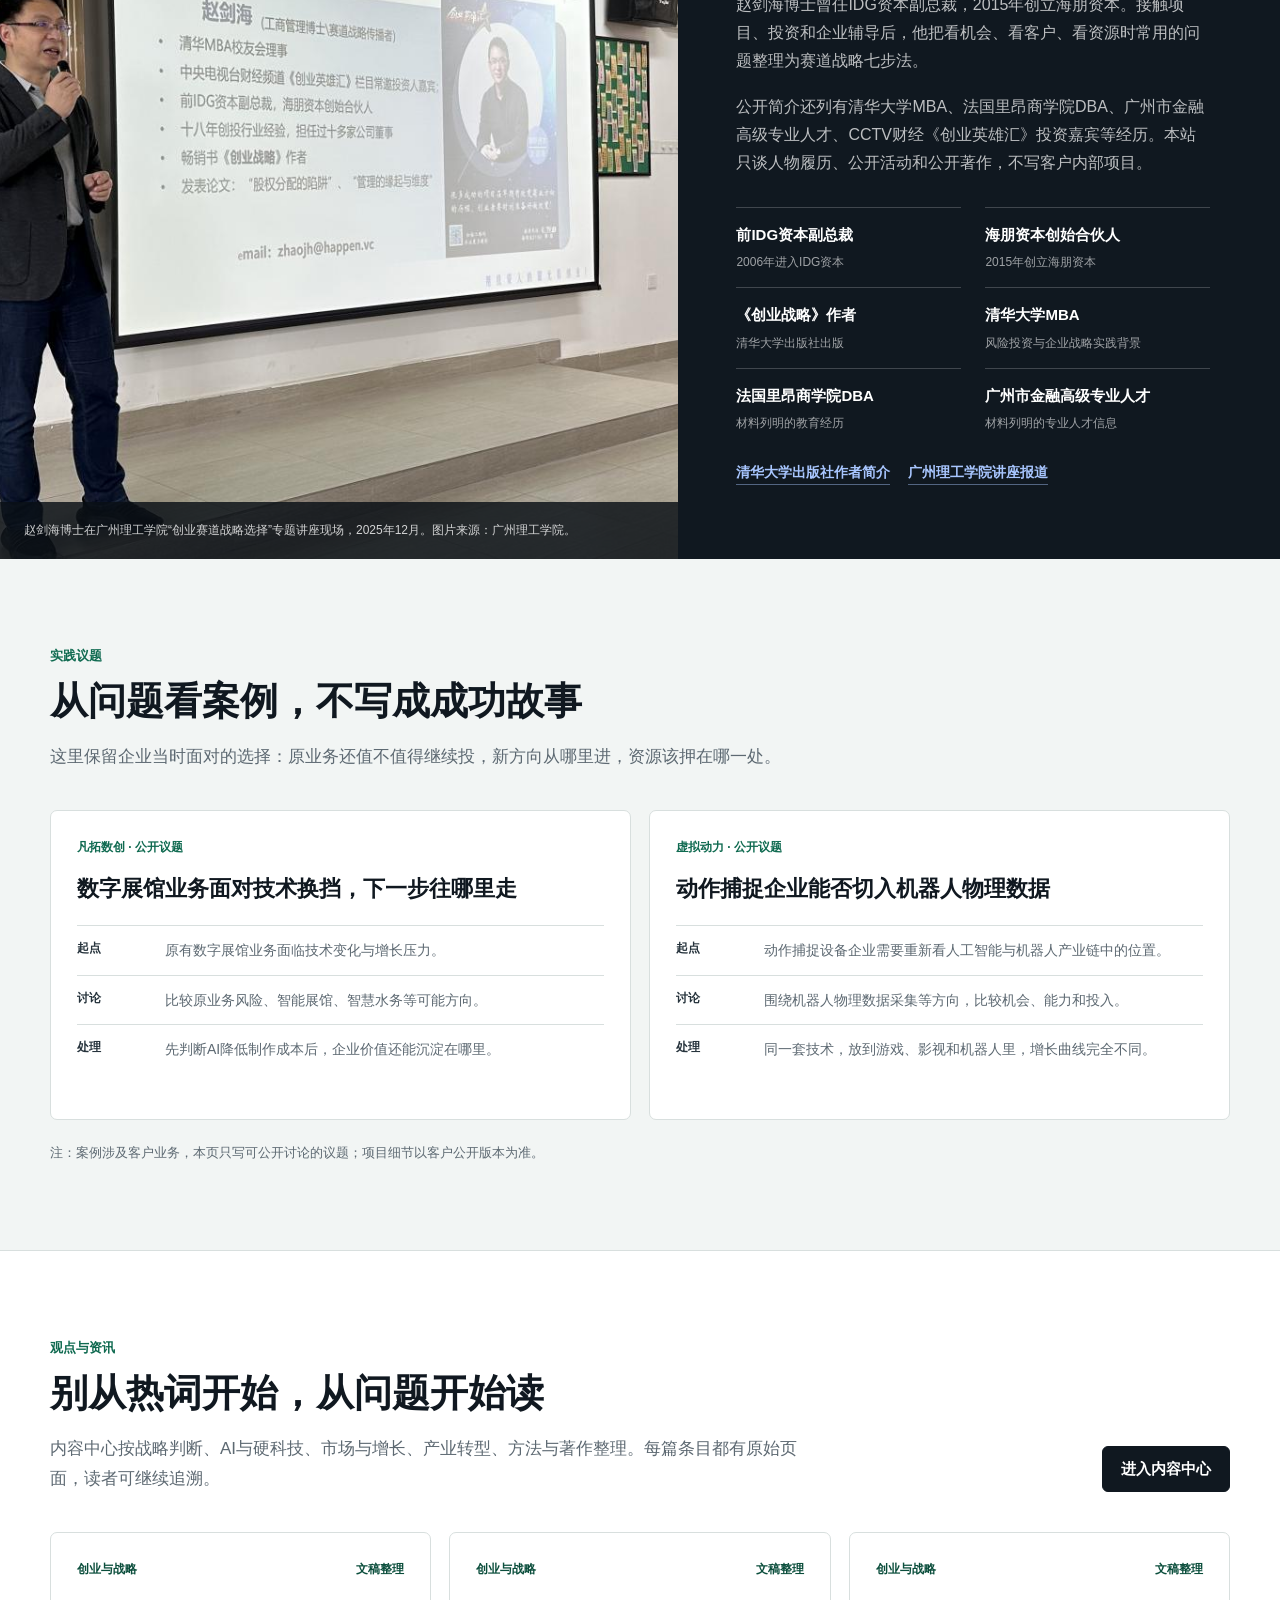
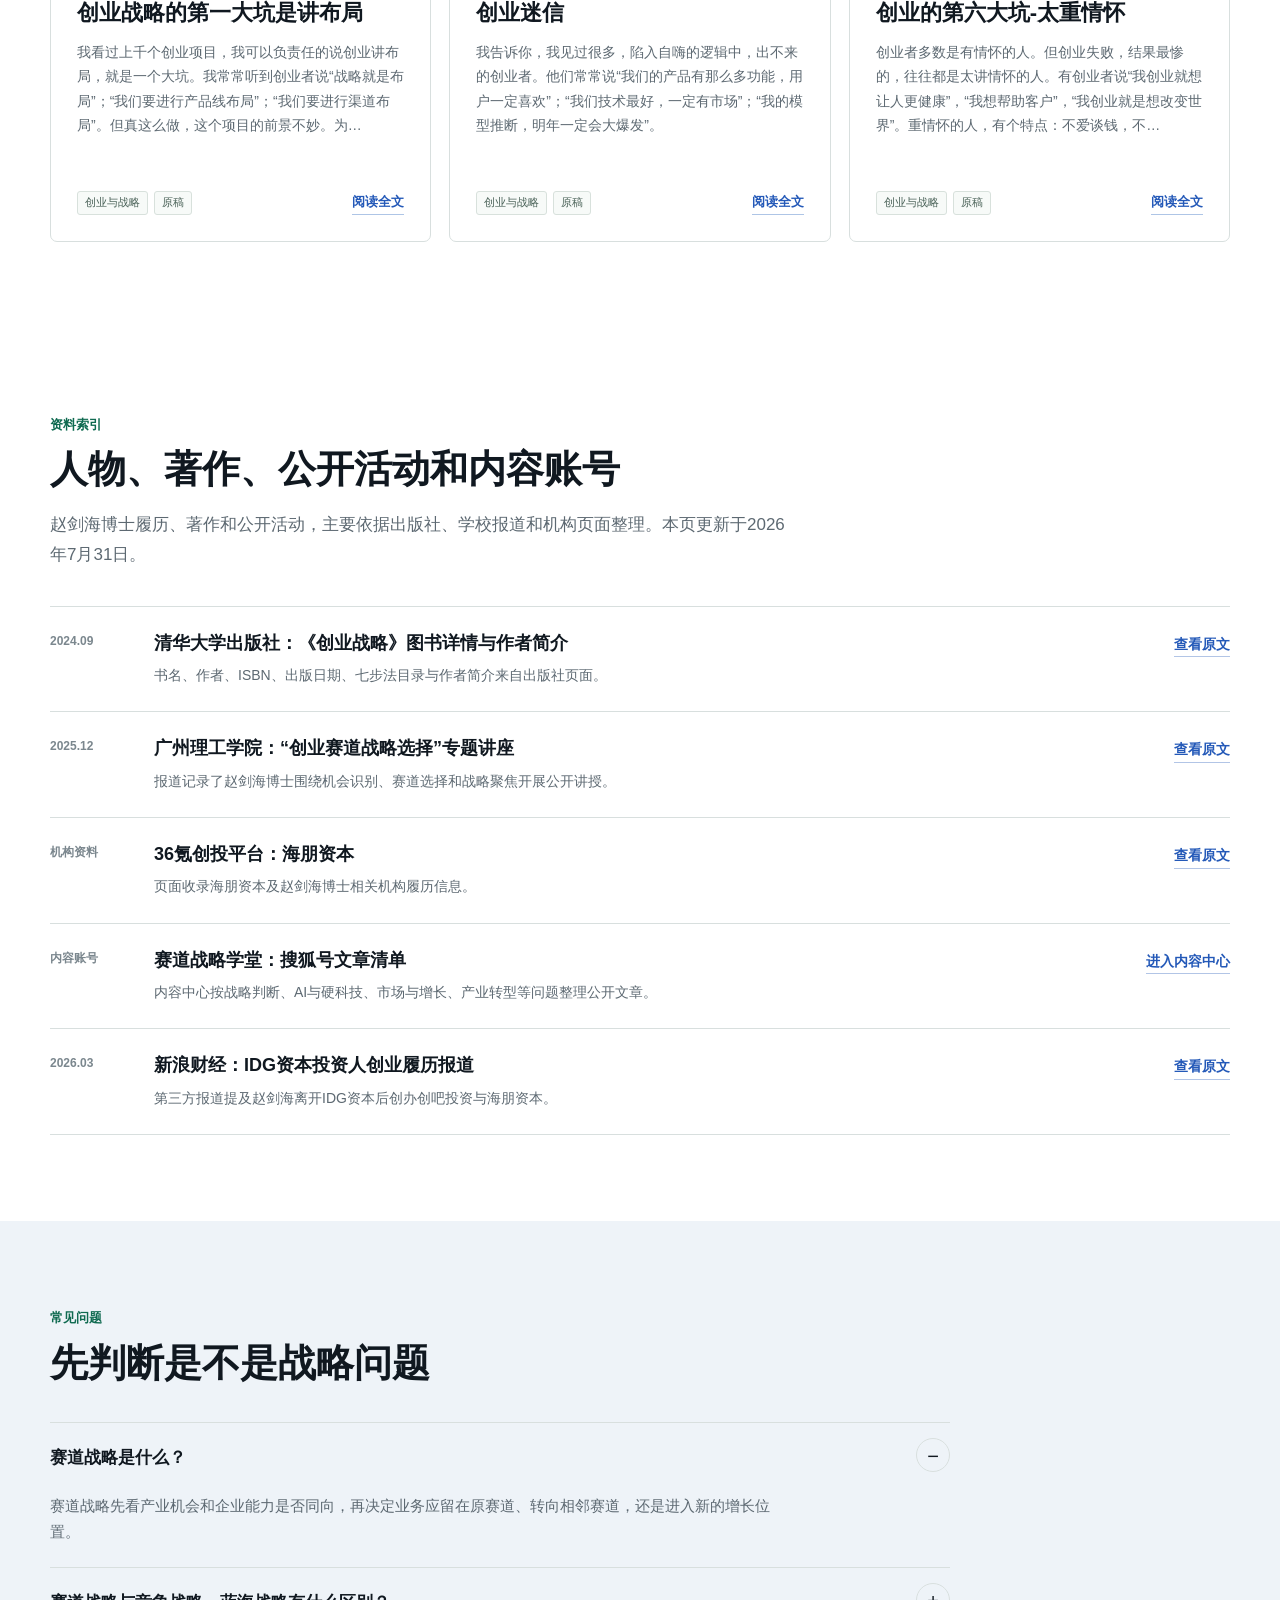
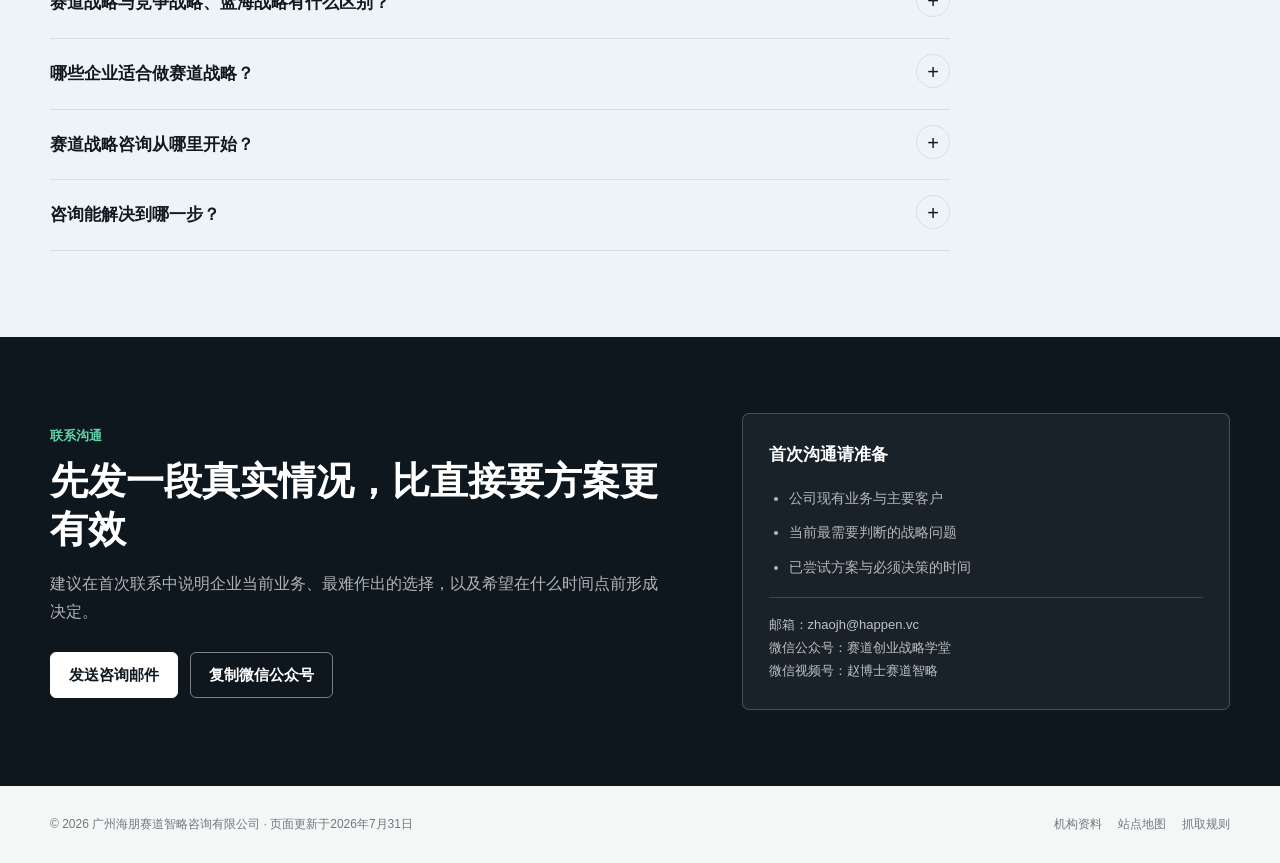
==== commit 703cea6f: "导入赛道战略文章库并清理首页文案" ====
--- a/index.html
+++ b/index.html
@@ -16,7 +16,7 @@
   <meta property="og:type" content="website">
   <meta property="og:url" content="https://zhyj20.github.io/haipeng/">
   <meta property="og:title" content="海朋赛道智略｜先判断赛道，再设计增长">
-  <meta property="og:description" content="以赵剑海博士提出的赛道战略七步法，帮助企业判断产业趋势、选择新赛道、设计增长路径。">
+  <meta property="og:description" content="赵剑海博士提出赛道战略七步法。先看原来的生意还成不成立，再决定是否进入新业务。">
   <meta property="og:image" content="https://zhyj20.github.io/haipeng/assets/hero-track-map.png">
   <meta property="og:image:alt" content="海朋赛道智略赛道地图视觉">
   <meta property="og:locale" content="zh_CN">
@@ -207,8 +207,8 @@
             <dd>课程记录的创始人学员</dd>
           </div>
           <div>
-            <dt>227篇</dt>
-            <dd>内容栏目收录的公开文章</dd>
+            <dt data-article-count>…</dt>
+            <dd>文稿与公开文章</dd>
           </div>
           <div>
             <dt>2024</dt>
@@ -221,35 +221,35 @@
     <section class="section" id="diagnosis">
       <div class="wrap">
         <div class="section-head">
-          <span class="section-label">先判断</span>
-          <h2>不是所有增长问题，都该用同一种解法</h2>
-          <p class="section-lead">赛道战略处理的是方向选择。它适合产业逻辑发生变化、原有增长路径失效或企业准备进入新业务的时刻。</p>
+          <span class="section-label">先分清问题</span>
+          <h2>该改经营，还是该换生意</h2>
+          <p class="section-lead">销售下滑，不一定要换赛道。先查客户、产品、成本和渠道；原来的生意已经做不下去，再谈新业务。</p>
         </div>
         <div class="diagnostic-grid">
           <article class="diagnostic-item">
             <span class="item-number">01</span>
-            <h3>旧业务仍在运转，但增长空间持续收窄</h3>
-            <p>需要分清是经营效率问题，还是所处赛道的价值空间正在缩小。</p>
+            <h3>老业务还在做，利润却越来越薄</h3>
+            <p>先弄明白：是销售和交付出了问题，还是客户已经不愿按过去的价格买单。</p>
           </article>
           <article class="diagnostic-item">
             <span class="item-number">02</span>
-            <h3>人工智能和新技术正在重排产业链</h3>
-            <p>需要判断价值迁移到哪里，企业应该守住、迁移还是进入新的位置。</p>
+            <h3>新技术进来，原来的位置被挤压</h3>
+            <p>看新增价值落到谁手里。还能守住就继续做；守不住，再考虑换位置。</p>
           </article>
           <article class="diagnostic-item">
             <span class="item-number">03</span>
-            <h3>第二曲线方向很多，资源却只能押一处</h3>
-            <p>需要把机会大小、窗口期和自身资源放在一起比较。</p>
+            <h3>想做的事太多，钱和人都不够</h3>
+            <p>选一件近期能验证的事，别同时铺几条线。</p>
           </article>
           <article class="diagnostic-item">
             <span class="item-number">04</span>
-            <h3>产品、商业模式与融资表达彼此脱节</h3>
-            <p>需要先统一业务逻辑，再讨论商业计划书、组织投入和阶段目标。</p>
+            <h3>产品、融资材料和实际业务各说各话</h3>
+            <p>先把客户是谁、卖什么、钱怎么赚说清楚，材料可以后写。</p>
           </article>
         </div>
         <div class="judgement-note">
-          <strong>一个必要的反问</strong>
-          <p>如果问题只是获客、销售或交付效率，就应先解决经营问题；当产业机会、客户价值或业务位置已经变化，才需要重新看赛道。</p>
+          <strong>别把所有麻烦都叫战略</strong>
+          <p>获客、销售、交付和成本的事，先按经营问题处理。只有原来的客户、产品或赚钱方式变了，才要重新看赛道。</p>
         </div>
       </div>
     </section>
@@ -259,37 +259,37 @@
         <div>
           <div class="section-head">
             <span class="section-label">赛道战略七步法</span>
-            <h2>把“未来往哪里走”拆成七个连续判断</h2>
-            <p class="section-lead">七步法不是换一个名字谈竞争。它先问机会在哪里、手里有什么、从哪里进入，再落到创新重点、三年目标和竞争支点。</p>
+            <h2>七个问题，一步一步问</h2>
+            <p class="section-lead">先看机会是真是假，再看手里的人、钱和能力；再选客户，定先后，不把一堆愿望塞进计划。</p>
           </div>
           <ol class="steps">
             <li>
               <h3>锁定创业机会</h3>
-              <p>外部变化带来了什么真实需求，窗口期是否已经出现？</p>
+              <p>外部发生了什么，客户愿意为哪件事付钱？</p>
             </li>
             <li>
               <h3>审视资源禀赋</h3>
-              <p>哪些资源能转化为客户愿意买单的优势？</p>
+              <p>现有的人、钱、客户和技术，哪些真能派上用场？</p>
             </li>
             <li>
               <h3>制作赛道地图</h3>
-              <p>核心客群、产品价值和商业模式如何构成一条赛道？</p>
+              <p>客户是谁，卖什么，钱怎么回来？</p>
             </li>
             <li>
               <h3>选择立业路径</h3>
-              <p>从哪里进入、先做什么、关键节点怎样安排？</p>
+              <p>从哪里开始，第一步做什么，哪些事先不做？</p>
             </li>
             <li>
               <h3>明确创新重点</h3>
-              <p>产品、市场与商业模式中，哪一处最值得集中资源？</p>
+              <p>产品、市场和卖法里，哪一处最该花钱、花时间？</p>
             </li>
             <li>
               <h3>确定三年目标</h3>
-              <p>先确定要建立的行业位置，再推导阶段数字。</p>
+              <p>三年后要站在哪个位置，再倒推要做到什么程度。</p>
             </li>
             <li>
               <h3>设计竞争支点</h3>
-              <p>把优势建立在可积累、可放大、难替代的价值环节上。</p>
+              <p>靠什么不被轻易替代，靠什么把客户留住？</p>
             </li>
           </ol>
         </div>
@@ -307,40 +307,40 @@
     <section class="section" id="insights">
       <div class="wrap">
         <div class="section-head">
-          <span class="section-label">核心观点</span>
-          <h2>赛道战略先改提问顺序</h2>
-          <p class="section-lead">《创业战略》和课程材料里反复出现的判断是：战略不是把目标写大，而是把目标、路径和支点放到同一个赛道里检验。</p>
+          <span class="section-label">书里的基本说法</span>
+          <h2>目标、路径、支点，得能对上</h2>
+          <p class="section-lead">想做什么是目标；怎么做是路径；靠什么赢是支点。三件事要对应同一个市场、同一批客户。</p>
         </div>
         <div class="insight-grid">
           <article class="insight-card">
             <span>01</span>
             <h3>战略三要素：目标、路径、支点</h3>
-            <p>目标回答要到哪里，路径回答怎么到，支点回答凭什么站住。三者不在同一条赛道里，计划写得再完整也会散。</p>
+            <p>目标说要做成什么，路径说先走哪一步，支点说凭什么赢。三件事对不上，计划写再长也没用。</p>
           </article>
           <article class="insight-card">
             <span>02</span>
             <h3>机会来自外部变化</h3>
-            <p>技术变化、需求变化、政策变化、产业结构变化，是书中归纳的四类机会来源。企业要先判断变化的方向，再判断自己能否进入。</p>
+            <p>书里把技术、需求、政策和产业结构的变化列为机会来源。先看变化落在哪里，再看自己能不能做。</p>
           </article>
           <article class="insight-card">
             <span>03</span>
             <h3>赛道地图要画到客户和钱</h3>
-            <p>地图不是行业概览，而是把核心客群、产品定义和商业模式摆在同一张图上。谁付钱、为什么付钱、怎样持续付钱，要一起回答。</p>
+            <p>别只列行业玩家。要把客户、产品和钱放在一起看：谁付钱，为什么付，能付多久。</p>
           </article>
           <article class="insight-card">
             <span>04</span>
             <h3>创新重点不能同时押三处</h3>
-            <p>产品创新、市场创新、商业模式创新都重要，但中小企业很难同时全力推进。先选最能形成差异的位置，再分配资源。</p>
+            <p>产品、市场和卖法都能改，但小公司经不起三头并进。先挑最要紧的一处做透。</p>
           </article>
           <article class="insight-card">
             <span>05</span>
             <h3>三年目标先看行业位置</h3>
-            <p>目标不是先填收入数字。先确定希望在赛道里形成什么位置，再往回推阶段节点、投入节奏和组织要求。</p>
+            <p>先别急着写收入数字。先说清三年后要做成什么样，再算需要多少人、钱和时间。</p>
           </article>
           <article class="insight-card">
             <span>06</span>
             <h3>坏战略通常坏在取舍不清</h3>
-            <p>课程材料把“什么都想做”放在高风险位置。真正难的不是列机会，而是承认暂时不做什么。</p>
+            <p>什么都想做，往往什么也做不深。难处不在列机会，在于敢把暂时不做的事划掉。</p>
           </article>
         </div>
       </div>
@@ -349,42 +349,42 @@
     <section class="section" id="services">
       <div class="wrap">
         <div class="section-head">
-          <span class="section-label">服务方式</span>
-          <h2>先看问题轻重，再决定用哪种服务</h2>
-          <p class="section-lead">培训、咨询和商业计划书设计，解决的是三类不同问题。是否进入长期咨询，取决于企业要做的选择有多重，而不是先套服务包。</p>
+          <span class="section-label">怎么合作</span>
+          <h2>先把事说清楚</h2>
+          <p class="section-lead">公司卡在哪里，什么时候必须决定，先把这两件事说清。要上课，还是要一起做项目，听完问题再定。</p>
         </div>
         <div class="service-grid">
           <article class="service-card">
             <span class="service-index">01 · 培训</span>
             <h3>赛道战略七步法培训</h3>
-            <p>让创始人与核心团队用同一套问题讨论真实业务。</p>
+            <p>带着公司正在碰到的事来上课，不拿空题目练手。</p>
             <dl>
               <dt>适合</dt>
-              <dd>需要统一认知、学习方法或开展战略前置研讨的团队。</dd>
+              <dd>管理层对一个问题看法不一，或想先把书里的七步法学明白。</dd>
               <dt>形成</dt>
-              <dd>问题清单、赛道判断要点与下一步研讨重点。</dd>
+              <dd>留下要查的事实、要讨论的分歧和下一次会议的题目。</dd>
             </dl>
             <a class="text-link" href="mailto:zhaojh@happen.vc?subject=赛道战略培训咨询">咨询培训安排</a>
           </article>
           <article class="service-card">
             <span class="service-index">02 · 咨询</span>
             <h3>企业赛道战略咨询</h3>
-            <p>围绕增长停滞、第二曲线、产业变局或新业务进入，把行业、客户、资源和进入路径摊开比较。</p>
+            <p>新业务要不要做，从哪里进，钱该押在哪里，坐下来一项项比。</p>
             <dl>
               <dt>适合</dt>
-              <dd>必须作出方向取舍，并需要创始人和关键管理者共同参与的企业。</dd>
+              <dd>近期必须决定做不做、做哪一个，创始人和核心管理者也能投入时间的企业。</dd>
               <dt>形成</dt>
-              <dd>赛道地图、路径选择、阶段目标与竞争支点建议。</dd>
+              <dd>调研材料、会议结论、先后次序和要继续验证的事。</dd>
             </dl>
             <a class="text-link" href="mailto:zhaojh@happen.vc?subject=企业赛道战略咨询">说明当前战略问题</a>
           </article>
           <article class="service-card">
             <span class="service-index">03 · 表达</span>
             <h3>商业计划书与融资表达</h3>
-            <p>先校正赛道、客户价值、商业模式和增长路径，再把关键选择整理成投资人、合作方能读懂的表达。</p>
+            <p>业务本身说不清，先不急着做PPT。先把客户、产品、收入和成本理顺。</p>
             <dl>
               <dt>适合</dt>
-              <dd>业务逻辑需要重整，或融资表达与实际战略不一致的企业。</dd>
+              <dd>融资材料和实际业务对不上，或要把新业务讲明白的企业。</dd>
               <dt>重点</dt>
               <dd>先理清业务，再写材料；材料必须跟真实业务说得上话。</dd>
             </dl>
@@ -392,10 +392,10 @@
           </article>
         </div>
         <div class="process" aria-label="合作流程">
-          <div><strong>说明问题</strong><span>说清必须作出的战略选择</span></div>
-          <div><strong>整理事实</strong><span>梳理行业、客户、业务与资源现状</span></div>
-          <div><strong>讨论取舍</strong><span>比较赛道、路径和资源投入</span></div>
-          <div><strong>落到行动</strong><span>定下结论、行动重点与复盘时间</span></div>
+          <div><strong>先通电话</strong><span>说明现在卡在哪，何时要决定</span></div>
+          <div><strong>看材料</strong><span>把业务、客户、钱和已有资源摆出来</span></div>
+          <div><strong>开会讨论</strong><span>把要做和不做的事讲明白</span></div>
+          <div><strong>写下结论</strong><span>确定下一步、负责人和回看的时间</span></div>
         </div>
       </div>
     </section>
@@ -405,37 +405,23 @@
         <div class="academy-main">
           <div class="section-head">
             <span class="section-label">赛道战略学堂</span>
-            <h2>课程、文章和讨论，都围绕真实选择展开</h2>
-            <p class="section-lead">赛道战略课程自2022年8月面向创始人开放；“赛道战略学堂”内容清单收录227篇文章，覆盖2024年12月至2026年7月的产业观察、创业战略和企业转型议题。</p>
+            <h2>把正在发生的事拿来讨论</h2>
+            <p class="section-lead">课程自2022年8月开设。文章写创业、产业变化、公司转型和投资判断，不替读者替公司作决定。</p>
           </div>
           <div class="academy-stats" aria-label="赛道战略学堂资料摘要">
             <div><strong>2022.08</strong><span>课程启动</span></div>
             <div><strong>400+</strong><span>创始人学员</span></div>
-            <div><strong>227篇</strong><span>观点文章清单</span></div>
+            <div><strong data-article-count>…</strong><span>文稿与公开文章</span></div>
             <div><strong>30亿</strong><span>学员企业最高年营收规模</span></div>
           </div>
-          <div class="quote-strip" aria-label="课程反馈摘录">
-            <blockquote>
-              <p>过去找第二曲线更多靠感觉。七步法把什么时候找、怎么找、怎样让团队形成共同语言讲清楚了。</p>
-              <cite>变速箱赛道学员反馈</cite>
-            </blockquote>
-            <blockquote>
-              <p>听课时能回头看清以前踩坑的位置，回去可以带高管把每一步重新过一遍。</p>
-              <cite>司法AI赛道学员反馈</cite>
-            </blockquote>
-            <blockquote>
-              <p>如果早几年用这套办法，很多坑可以避开。先把方向看准，再谈规模。</p>
-              <cite>在线教育赛道学员反馈</cite>
-            </blockquote>
-          </div>
         </div>
         <aside class="academy-side">
-          <h3>学堂内容常写什么</h3>
+          <h3>学堂里常讨论什么</h3>
           <ul>
             <li>AI工程化、Agent、算力、具身智能等新赛道变化</li>
             <li>传统企业在产业换挡时的方向判断</li>
             <li>创业融资、商业模式和战略表达中的常见误区</li>
-            <li>从公司案例反推赛道、资源和进入路径</li>
+            <li>拿公司案例讨论：先做什么，什么事先不碰</li>
           </ul>
         </aside>
       </div>
@@ -448,8 +434,8 @@
       </figure>
       <div class="profile-content">
         <span class="section-label">赵剑海博士</span>
-        <h2 id="zhao-title">把投资人的赛道判断，转成企业能执行的战略语言</h2>
-        <p>赵剑海博士曾任IDG资本副总裁，2015年创立海朋资本。长期接触创业、投资与企业辅导后，他将机会识别、赛道地图和路径选择等判断整理为赛道战略七步法。</p>
+        <h2 id="zhao-title">赵剑海的工作，从看项目开始</h2>
+        <p>赵剑海博士曾任IDG资本副总裁，2015年创立海朋资本。接触项目、投资和企业辅导后，他把看机会、看客户、看资源时常用的问题整理为赛道战略七步法。</p>
         <p>公开简介还列有清华大学MBA、法国里昂商学院DBA、广州市金融高级专业人才、CCTV财经《创业英雄汇》投资嘉宾等经历。本站只谈人物履历、公开活动和公开著作，不写客户内部项目。</p>
         <dl class="profile-facts">
           <div>
@@ -649,7 +635,8 @@
 
   <div class="toast" id="toast" role="status" aria-live="polite"></div>
   <script src="main.js?v=20260731-1"></script>
-  <script src="content/articles.js?v=20260731-1"></script>
-  <script src="cms.js?v=20260731-1"></script>
+  <script src="content/articles.js?v=20260731-2"></script>
+  <script src="content/source-articles.js?v=20260731-3"></script>
+  <script src="cms.js?v=20260731-4"></script>
 </body>
 </html>
